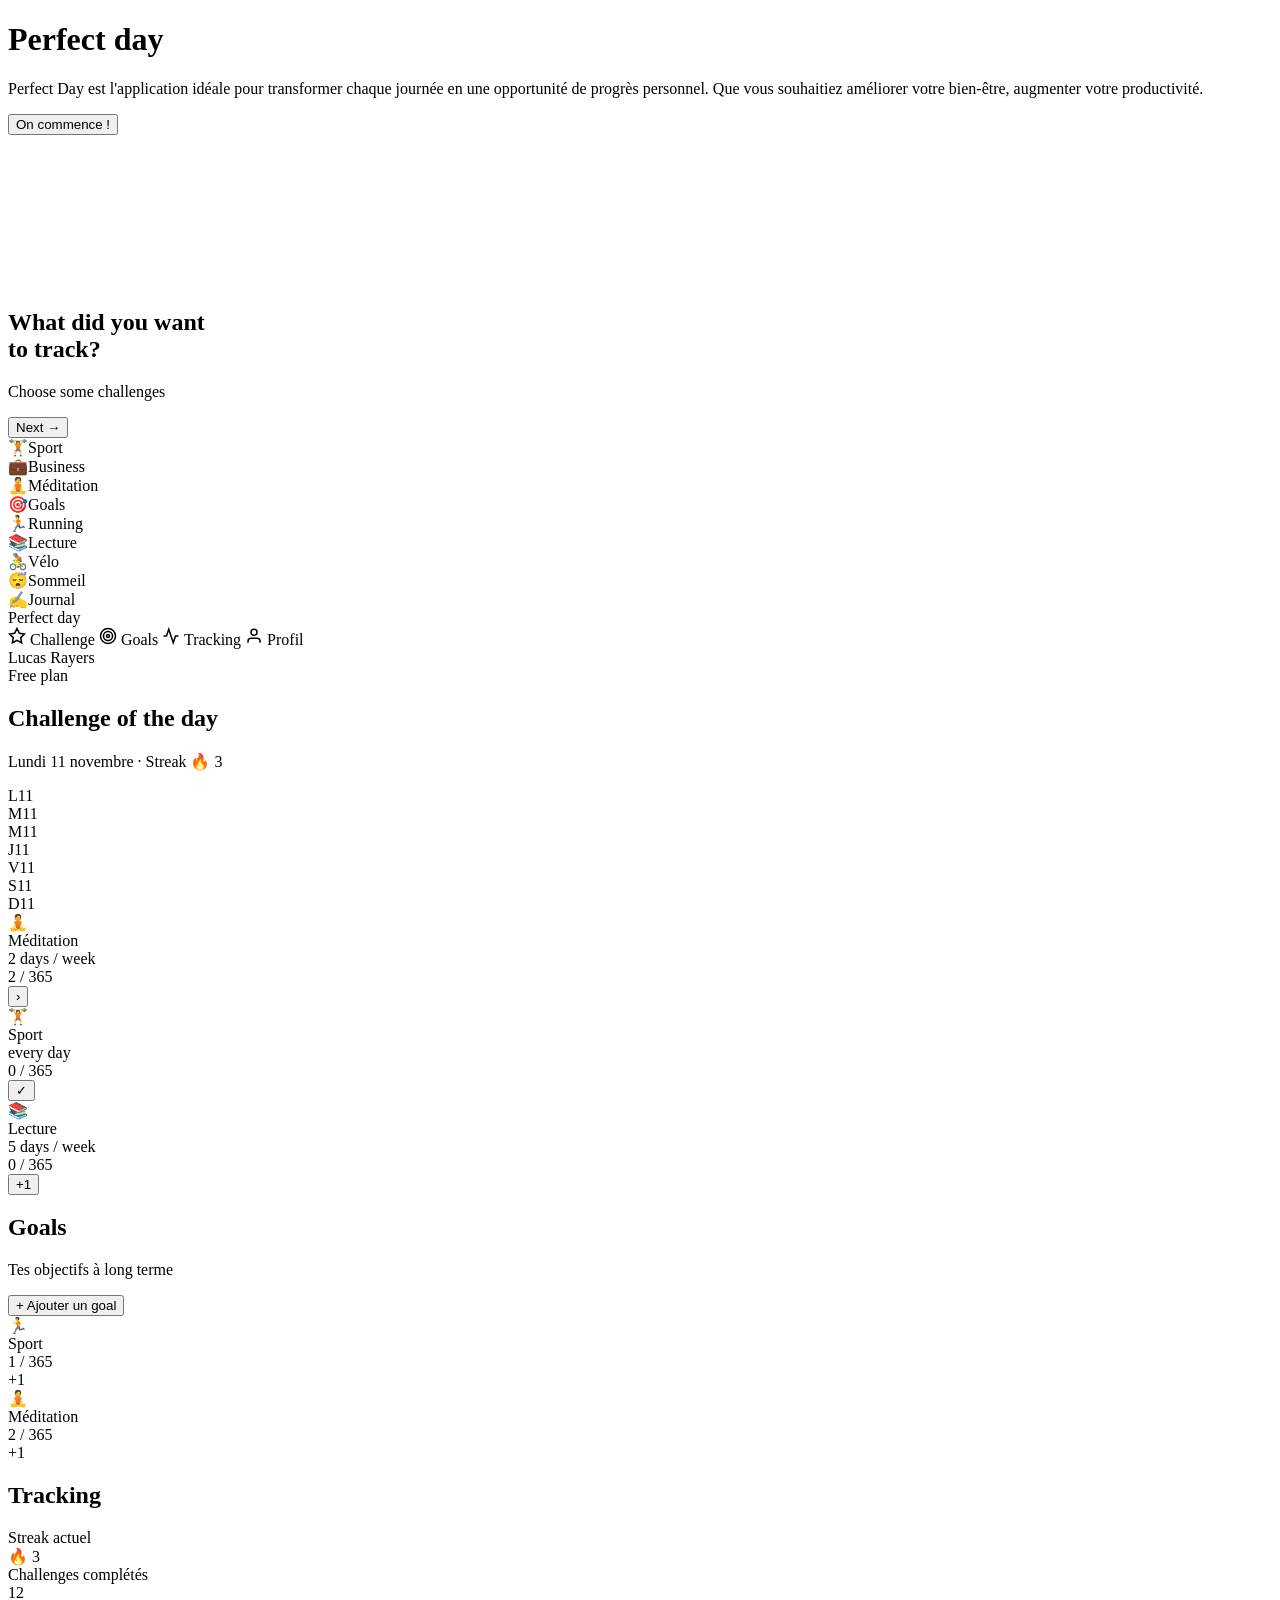
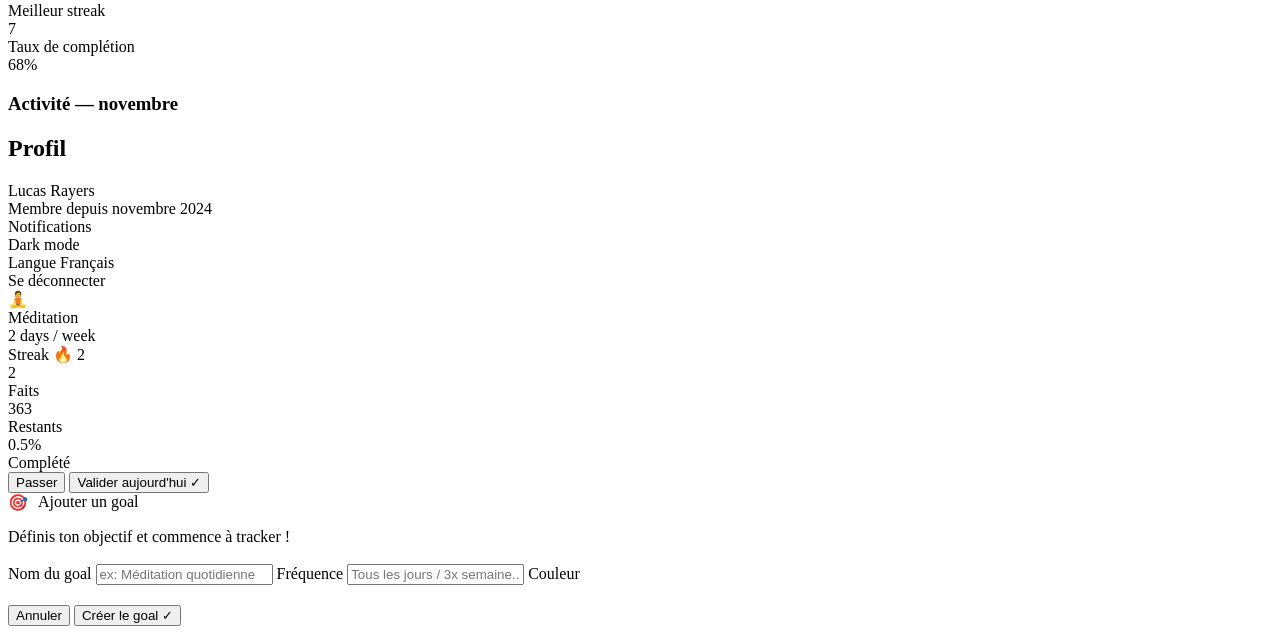
==== index.html @ 9d02a3db "Add files via upload" ====
<!DOCTYPE html>
<html lang="fr">
<head>
  <meta charset="UTF-8" />
  <meta name="viewport" content="width=device-width, initial-scale=1.0" />
  <title>Perfect Day</title>
  <link rel="preconnect" href="https://fonts.googleapis.com" />
  <link href="https://fonts.googleapis.com/css2?family=Playfair+Display:wght@700&family=DM+Sans:wght@400;500;600&display=swap" rel="stylesheet" />
  <link rel="stylesheet" href="css/style.css" />
</head>
<body>

  <!-- ═══════════════════════ SCREEN 1 — SPLASH ═══════════════════════ -->
  <div class="screen active" id="screen-splash">
    <div class="splash-layout">
      <div class="splash-text-block">
        <h1 class="logo-title">Perfect day</h1>
        <p class="logo-body">Perfect Day est l'application idéale pour transformer chaque journée en une opportunité de progrès personnel. Que vous souhaitiez améliorer votre bien-être, augmenter votre productivité.</p>
      </div>
      <div class="sun-scene" id="sun-scene">
        <div class="sun-outer" id="sun-outer">
          <div class="sun-inner" id="sun-inner">
            <div class="sun-dot" id="sun-dot"></div>
          </div>
        </div>
      </div>
      <button class="btn-dark" id="btn-start">On commence !</button>
    </div>
    <canvas id="transition-canvas"></canvas>
  </div>

  <!-- ═══════════════════════ SCREEN 2 — ONBOARDING ═══════════════════════ -->
  <div class="screen" id="screen-onboard">
    <div class="onboard-layout">
      <div class="onboard-header">
        <div>
          <h2 class="onboard-title">What did you want<br>to track?</h2>
          <p class="onboard-sub">Choose some challenges</p>
        </div>
        <button class="btn-next" id="btn-next">Next →</button>
      </div>
      <div class="category-grid" id="category-grid">
        <div class="cat-card selected" data-cat="sport" style="--bg:#2C3E50">
          <span class="cat-emoji">🏋️</span><span class="cat-name">Sport</span>
        </div>
        <div class="cat-card" data-cat="business" style="--bg:#34495E">
          <span class="cat-emoji">💼</span><span class="cat-name">Business</span>
        </div>
        <div class="cat-card selected" data-cat="meditation" style="--bg:#1a1a2e">
          <span class="cat-emoji">🧘</span><span class="cat-name">Méditation</span>
        </div>
        <div class="cat-card" data-cat="goals" style="--bg:#2d3436">
          <span class="cat-emoji">🎯</span><span class="cat-name">Goals</span>
        </div>
        <div class="cat-card" data-cat="running" style="--bg:#3d2c1e">
          <span class="cat-emoji">🏃</span><span class="cat-name">Running</span>
        </div>
        <div class="cat-card" data-cat="lecture" style="--bg:#1a2a1a">
          <span class="cat-emoji">📚</span><span class="cat-name">Lecture</span>
        </div>
        <div class="cat-card" data-cat="velo" style="--bg:#2a1a2e">
          <span class="cat-emoji">🚴</span><span class="cat-name">Vélo</span>
        </div>
        <div class="cat-card" data-cat="sommeil" style="--bg:#1a2030">
          <span class="cat-emoji">😴</span><span class="cat-name">Sommeil</span>
        </div>
        <div class="cat-card" data-cat="journal" style="--bg:#2e2010">
          <span class="cat-emoji">✍️</span><span class="cat-name">Journal</span>
        </div>
      </div>
      <div class="dots-row">
        <div class="dot"></div>
        <div class="dot active"></div>
        <div class="dot"></div>
      </div>
    </div>
  </div>

  <!-- ═══════════════════════ SCREEN 3 — DASHBOARD ═══════════════════════ -->
  <div class="screen" id="screen-home">
    <nav class="sidebar">
      <div class="sidebar-logo">
        <div class="logo-mark">
          <div class="logo-inner"></div>
        </div>
        <span class="sidebar-brand">Perfect day</span>
      </div>
      <div class="nav-links">
        <a class="nav-link active" data-tab="challenge">
          <svg width="18" height="18" viewBox="0 0 24 24" fill="none" stroke="currentColor" stroke-width="2"><path d="M12 2l3.09 6.26L22 9.27l-5 4.87 1.18 6.88L12 17.77l-6.18 3.25L7 14.14 2 9.27l6.91-1.01L12 2z"/></svg>
          Challenge
        </a>
        <a class="nav-link" data-tab="goals">
          <svg width="18" height="18" viewBox="0 0 24 24" fill="none" stroke="currentColor" stroke-width="2"><circle cx="12" cy="12" r="10"/><circle cx="12" cy="12" r="6"/><circle cx="12" cy="12" r="2"/></svg>
          Goals
        </a>
        <a class="nav-link" data-tab="tracking">
          <svg width="18" height="18" viewBox="0 0 24 24" fill="none" stroke="currentColor" stroke-width="2"><polyline points="22 12 18 12 15 21 9 3 6 12 2 12"/></svg>
          Tracking
        </a>
        <a class="nav-link" data-tab="profil">
          <svg width="18" height="18" viewBox="0 0 24 24" fill="none" stroke="currentColor" stroke-width="2"><path d="M20 21v-2a4 4 0 0 0-4-4H8a4 4 0 0 0-4 4v2"/><circle cx="12" cy="7" r="4"/></svg>
          Profil
        </a>
      </div>
      <div class="sidebar-profile">
        <div class="avatar-sm"></div>
        <div>
          <div class="profile-name-sm">Lucas Rayers</div>
          <div class="profile-role">Free plan</div>
        </div>
      </div>
    </nav>

    <main class="main-content">
      <!-- TAB: CHALLENGE -->
      <div class="tab-panel active" id="tab-challenge">
        <div class="main-header">
          <div>
            <h2 class="main-title">Challenge of the day</h2>
            <p class="main-sub">Lundi 11 novembre · Streak <span class="streak-badge">🔥 3</span></p>
          </div>
          <div class="day-row">
            <div class="day-chip active">L<span>11</span></div>
            <div class="day-chip">M<span>11</span></div>
            <div class="day-chip">M<span>11</span></div>
            <div class="day-chip">J<span>11</span></div>
            <div class="day-chip">V<span>11</span></div>
            <div class="day-chip">S<span>11</span></div>
            <div class="day-chip">D<span>11</span></div>
          </div>
        </div>

        <div class="challenges-grid">
          <div class="challenge-card green" id="c-meditation">
            <div class="cc-accent"></div>
            <div class="cc-icon">🧘</div>
            <div class="cc-body">
              <div class="cc-name">Méditation</div>
              <div class="cc-freq">2 days / week</div>
              <div class="cc-bar"><div class="cc-fill" style="width:0.5%"></div></div>
              <div class="cc-count">2 / 365</div>
            </div>
            <button class="cc-btn arrow" onclick="openModal('meditation')">›</button>
          </div>
          <div class="challenge-card red" id="c-sport">
            <div class="cc-accent"></div>
            <div class="cc-icon">🏋️</div>
            <div class="cc-body">
              <div class="cc-name">Sport</div>
              <div class="cc-freq">every day</div>
              <div class="cc-bar"><div class="cc-fill" style="width:30%"></div></div>
              <div class="cc-count">0 / 365</div>
            </div>
            <button class="cc-btn check done" onclick="toggleDone(this)">✓</button>
          </div>
          <div class="challenge-card blue" id="c-lecture">
            <div class="cc-accent"></div>
            <div class="cc-icon">📚</div>
            <div class="cc-body">
              <div class="cc-name">Lecture</div>
              <div class="cc-freq">5 days / week</div>
              <div class="cc-bar"><div class="cc-fill" style="width:0%"></div></div>
              <div class="cc-count">0 / 365</div>
            </div>
            <button class="cc-btn plus" onclick="increment(this)">+1</button>
          </div>
        </div>
      </div>

      <!-- TAB: GOALS -->
      <div class="tab-panel" id="tab-goals">
        <div class="main-header">
          <div>
            <h2 class="main-title">Goals</h2>
            <p class="main-sub">Tes objectifs à long terme</p>
          </div>
          <button class="btn-orange" onclick="openAddGoal()">+ Ajouter un goal</button>
        </div>
        <div class="goals-list" id="goals-list">
          <div class="goal-item red-goal">
            <div class="goal-left-bar"></div>
            <div class="goal-icon-wrap red-icon">🏃</div>
            <div class="goal-info">
              <div class="goal-name">Sport</div>
              <div class="goal-prog-row">
                <div class="goal-prog-bar"><div class="goal-prog-fill red-fill" style="width:0.3%"></div></div>
                <span class="goal-prog-label">1 / 365</span>
              </div>
            </div>
            <div class="goal-badge orange-badge">+1</div>
          </div>
          <div class="goal-item blue-goal">
            <div class="goal-left-bar"></div>
            <div class="goal-icon-wrap blue-icon">🧘</div>
            <div class="goal-info">
              <div class="goal-name">Méditation</div>
              <div class="goal-prog-row">
                <div class="goal-prog-bar"><div class="goal-prog-fill blue-fill" style="width:0.5%"></div></div>
                <span class="goal-prog-label">2 / 365</span>
              </div>
            </div>
            <div class="goal-badge blue-badge">+1</div>
          </div>
        </div>
      </div>

      <!-- TAB: TRACKING -->
      <div class="tab-panel" id="tab-tracking">
        <div class="main-header">
          <h2 class="main-title">Tracking</h2>
        </div>
        <div class="tracking-grid">
          <div class="stat-card">
            <div class="stat-label">Streak actuel</div>
            <div class="stat-value orange">🔥 3</div>
          </div>
          <div class="stat-card">
            <div class="stat-label">Challenges complétés</div>
            <div class="stat-value">12</div>
          </div>
          <div class="stat-card">
            <div class="stat-label">Meilleur streak</div>
            <div class="stat-value">7</div>
          </div>
          <div class="stat-card">
            <div class="stat-label">Taux de complétion</div>
            <div class="stat-value green-v">68%</div>
          </div>
        </div>
        <div class="heatmap-section">
          <h3 class="section-title">Activité — novembre</h3>
          <div class="heatmap" id="heatmap"></div>
        </div>
      </div>

      <!-- TAB: PROFIL -->
      <div class="tab-panel" id="tab-profil">
        <div class="main-header">
          <h2 class="main-title">Profil</h2>
        </div>
        <div class="profile-card">
          <div class="profile-avatar-lg"></div>
          <div class="profile-details">
            <div class="profile-name-lg">Lucas Rayers</div>
            <div class="profile-since">Membre depuis novembre 2024</div>
          </div>
        </div>
        <div class="settings-list">
          <div class="settings-item">Notifications <span class="toggle on"></span></div>
          <div class="settings-item">Dark mode <span class="toggle"></span></div>
          <div class="settings-item">Langue <span class="settings-val">Français</span></div>
          <div class="settings-item danger">Se déconnecter</div>
        </div>
      </div>
    </main>
  </div>

  <!-- ═══════════════════════ MODAL — CHALLENGE DETAIL ═══════════════════════ -->
  <div class="modal-overlay hidden" id="modal-detail">
    <div class="modal-sheet" id="modal-sheet">
      <div class="modal-handle"></div>
      <div class="modal-header-row">
        <div class="modal-icon-wrap" id="modal-icon-wrap">🧘</div>
        <div>
          <div class="modal-title" id="modal-title">Méditation</div>
          <div class="modal-freq" id="modal-freq">2 days / week</div>
        </div>
        <div class="modal-streak-badge" id="modal-streak">Streak 🔥 2</div>
      </div>
      <div class="modal-stats-row">
        <div class="modal-stat"><div class="modal-stat-val" id="ms-done">2</div><div class="modal-stat-label">Faits</div></div>
        <div class="modal-stat"><div class="modal-stat-val" id="ms-left">363</div><div class="modal-stat-label">Restants</div></div>
        <div class="modal-stat"><div class="modal-stat-val orange" id="ms-pct">0.5%</div><div class="modal-stat-label">Complété</div></div>
      </div>
      <div class="modal-prog-bar"><div class="modal-prog-fill" id="modal-prog-fill" style="width:0.5%"></div></div>
      <div class="modal-actions">
        <button class="btn-ghost" onclick="closeModal()">Passer</button>
        <button class="btn-orange-lg" id="modal-validate-btn" onclick="validateChallenge()">Valider aujourd'hui ✓</button>
      </div>
    </div>
  </div>

  <!-- ═══════════════════════ MODAL — ADD GOAL ═══════════════════════ -->
  <div class="modal-overlay hidden" id="modal-add-goal">
    <div class="modal-sheet">
      <div class="modal-handle"></div>
      <div style="display:flex;align-items:center;gap:10px;margin-bottom:4px">
        <div class="add-goal-icon-wrap">🎯</div>
        <div class="modal-title">Ajouter un goal</div>
      </div>
      <p class="modal-freq" style="margin-bottom:18px">Définis ton objectif et commence à tracker !</p>
      <label class="field-label">Nom du goal</label>
      <input class="field-input" type="text" placeholder="ex: Méditation quotidienne" id="goal-name-input" />
      <label class="field-label">Fréquence</label>
      <input class="field-input" type="text" placeholder="Tous les jours / 3x semaine..." id="goal-freq-input" />
      <label class="field-label">Couleur</label>
      <div class="color-chips" id="color-chips">
        <div class="chip selected" style="background:#6B7F3E" data-color="#6B7F3E"></div>
        <div class="chip" style="background:#8B2E2E" data-color="#8B2E2E"></div>
        <div class="chip" style="background:#5B7A9C" data-color="#5B7A9C"></div>
        <div class="chip" style="background:#F97316" data-color="#F97316"></div>
        <div class="chip" style="background:#C17E7E" data-color="#C17E7E"></div>
        <div class="chip" style="background:#7C5CBF" data-color="#7C5CBF"></div>
      </div>
      <div class="modal-actions" style="margin-top:20px">
        <button class="btn-ghost" onclick="closeAddGoal()">Annuler</button>
        <button class="btn-orange-lg" onclick="addGoal()">Créer le goal ✓</button>
      </div>
    </div>
  </div>

  <script src="js/app.js"></script>
</body>
</html>
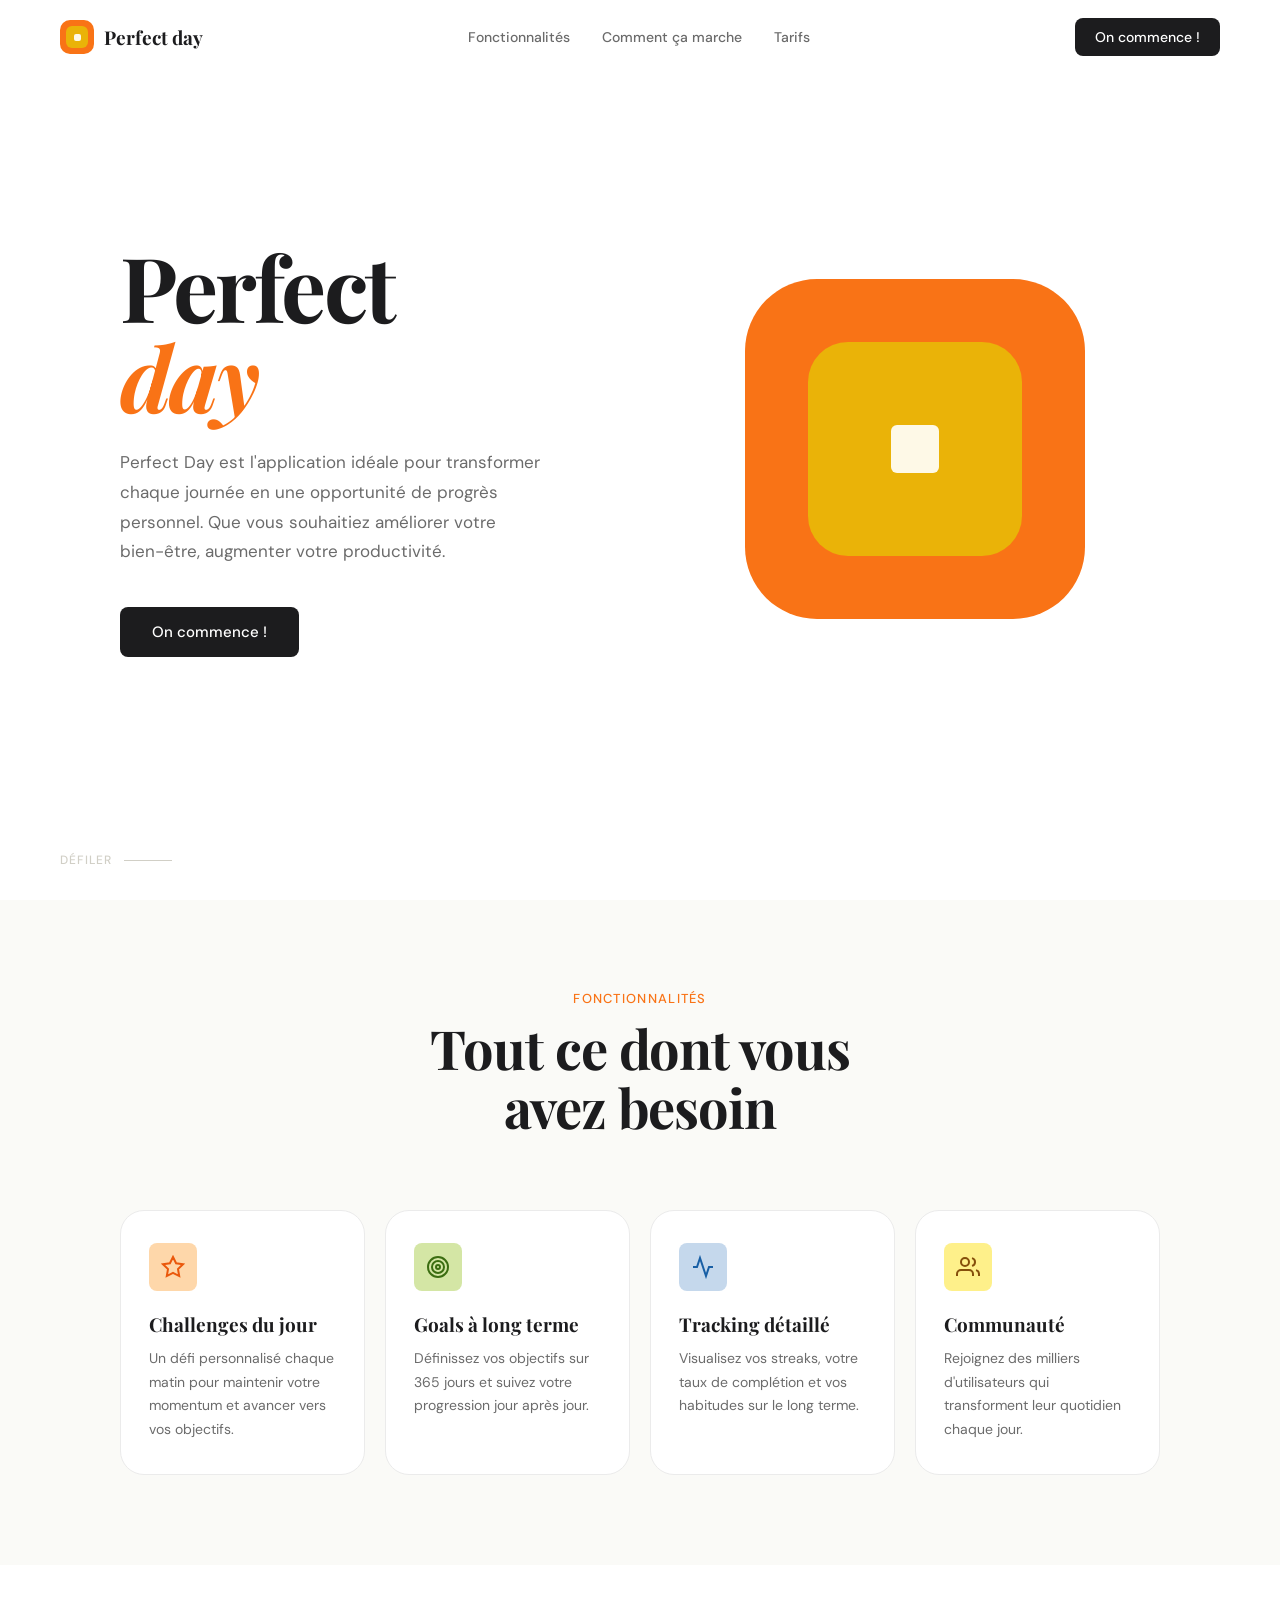
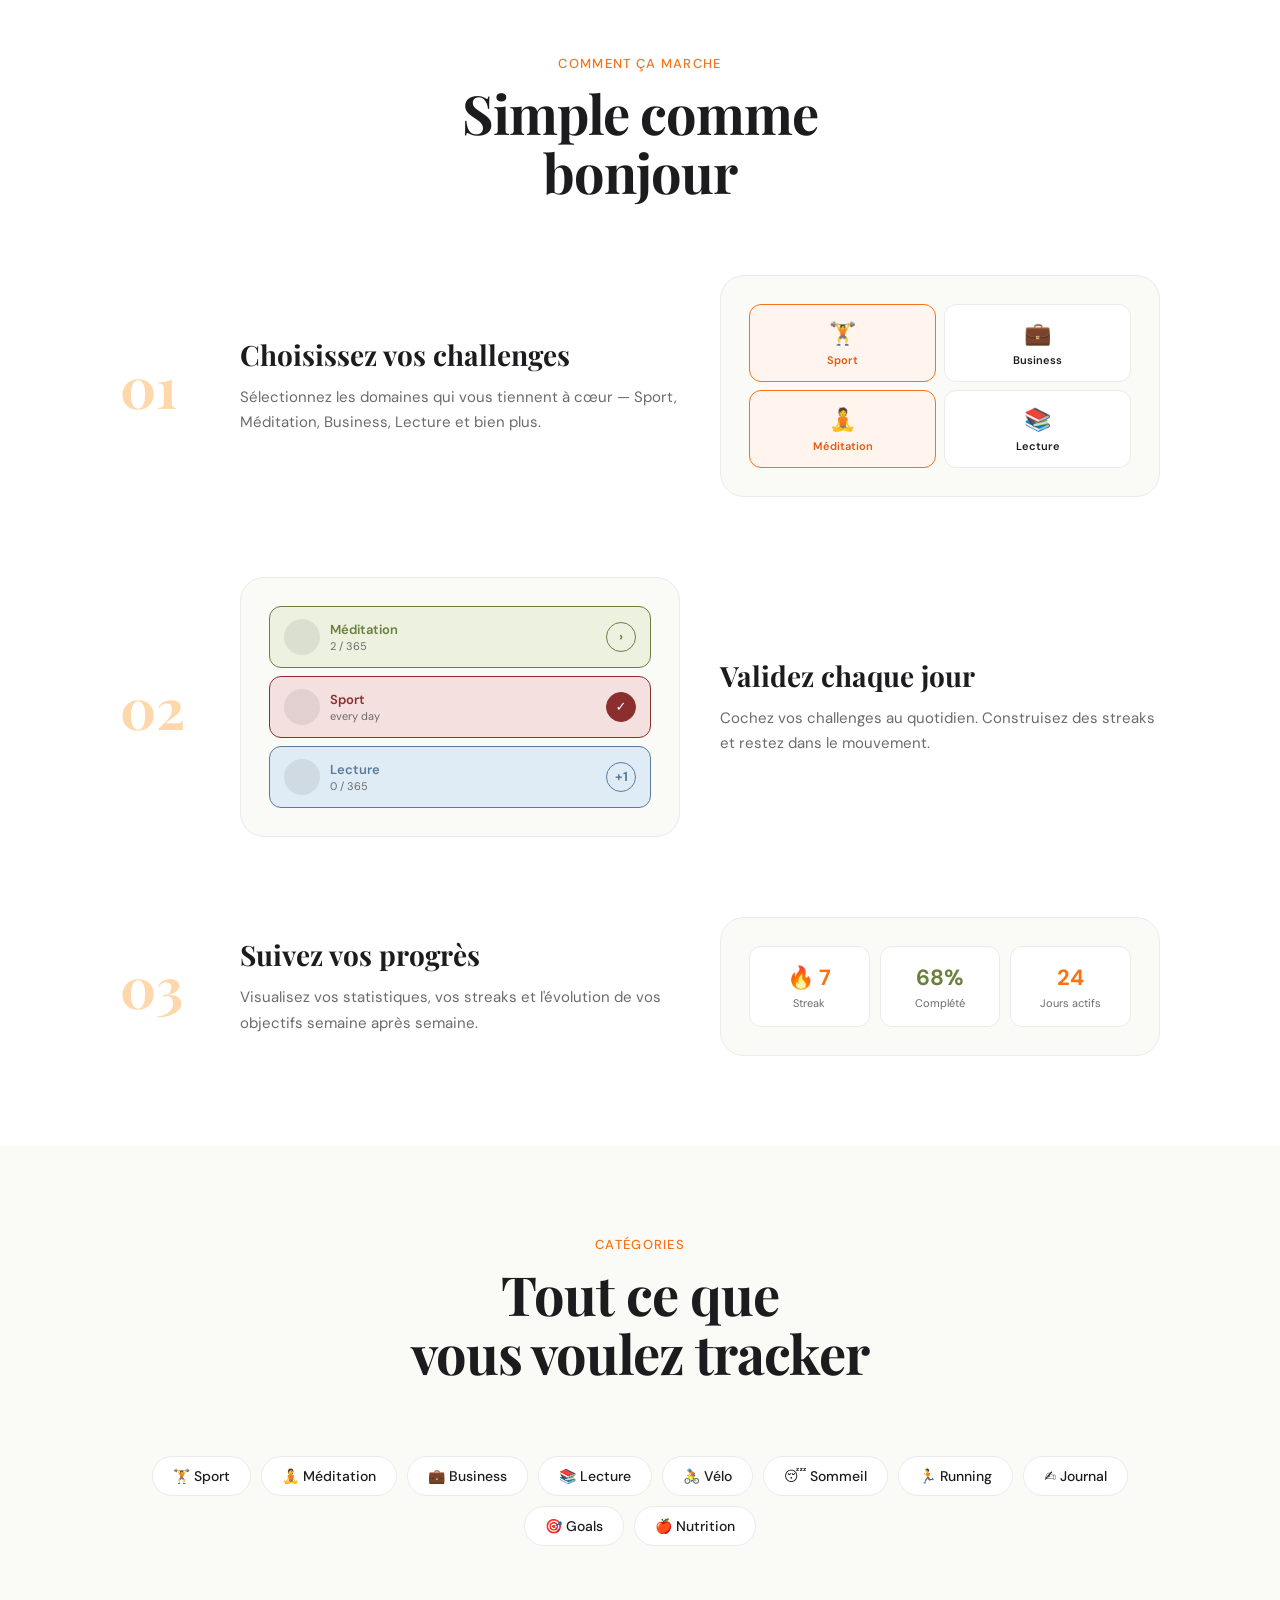
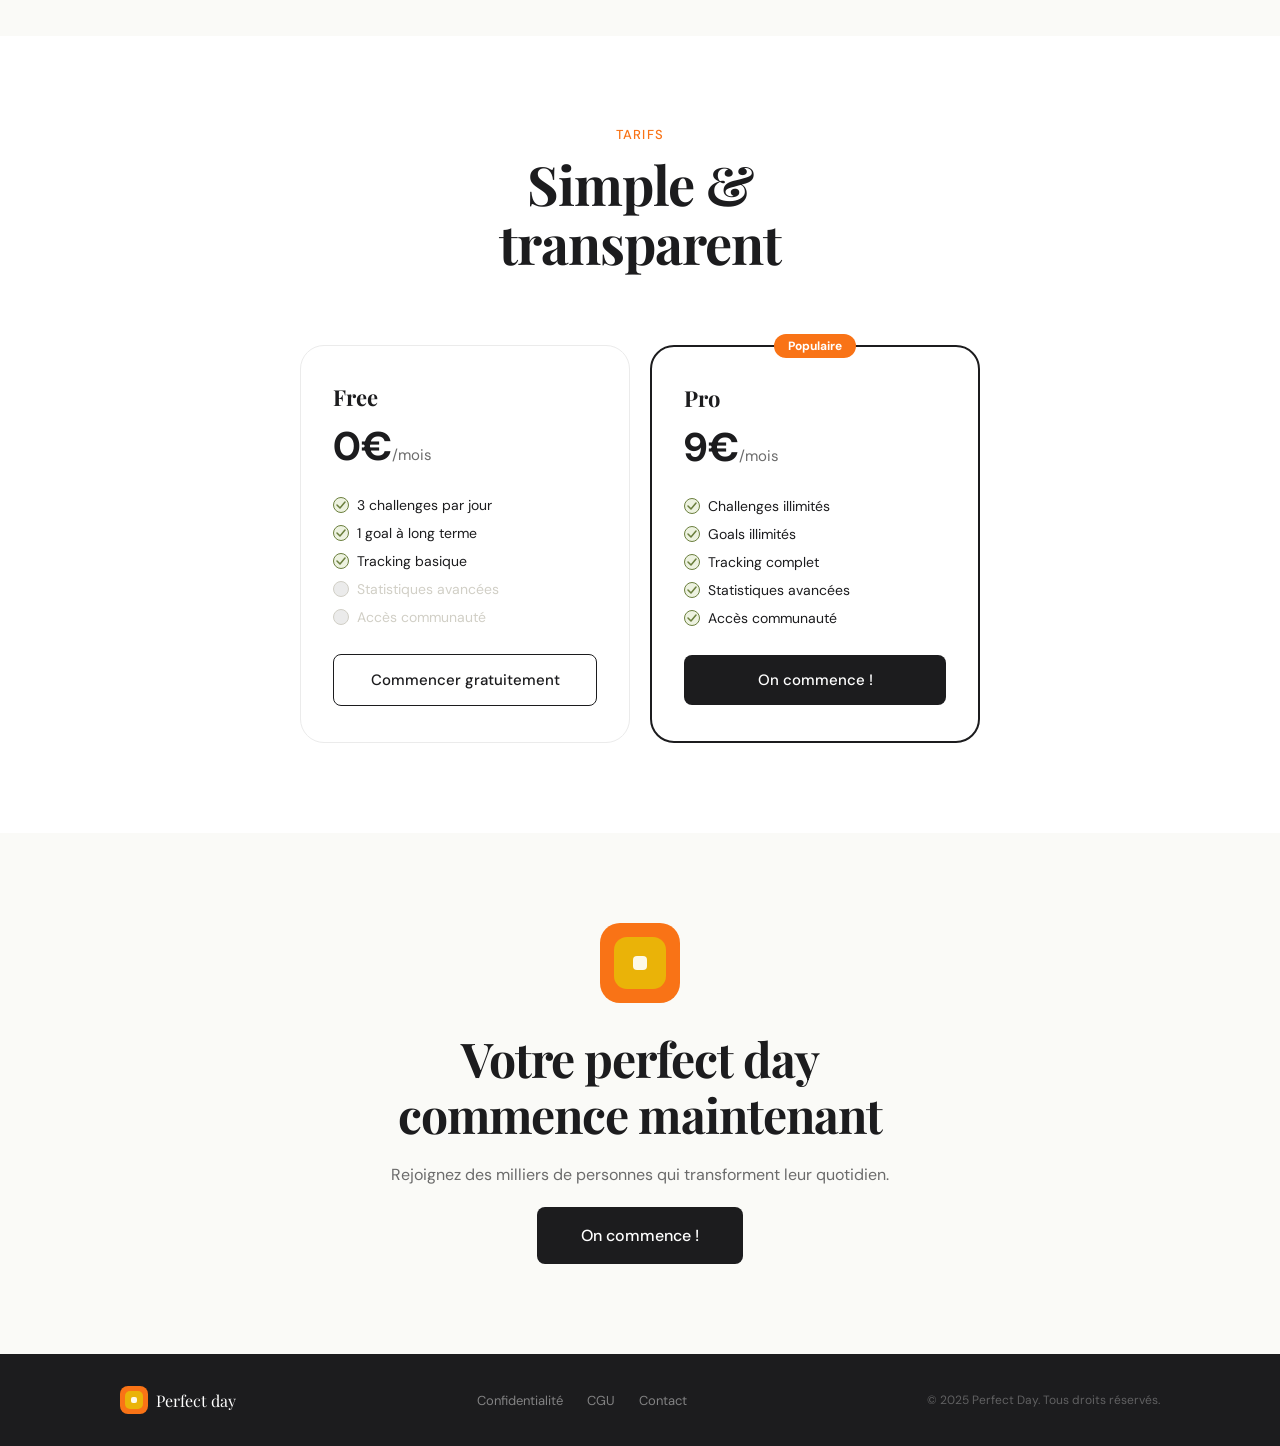
==== commit 611d682b: "Add files via upload" ====
--- a/index.html
+++ b/index.html
@@ -4,312 +4,274 @@
   <meta charset="UTF-8" />
   <meta name="viewport" content="width=device-width, initial-scale=1.0" />
   <title>Perfect Day</title>
+  <link rel="icon" type="image/svg+xml" href="favicon.svg" />
   <link rel="preconnect" href="https://fonts.googleapis.com" />
-  <link href="https://fonts.googleapis.com/css2?family=Playfair+Display:wght@700&family=DM+Sans:wght@400;500;600&display=swap" rel="stylesheet" />
-  <link rel="stylesheet" href="css/style.css" />
+  <link rel="preconnect" href="https://fonts.gstatic.com" crossorigin />
+  <link href="https://fonts.googleapis.com/css2?family=Playfair+Display:ital,wght@0,400;0,700;1,400&family=DM+Sans:wght@400;500&display=swap" rel="stylesheet" />
+  <link rel="stylesheet" href="style.css" />
 </head>
 <body>
 
-  <!-- ═══════════════════════ SCREEN 1 — SPLASH ═══════════════════════ -->
-  <div class="screen active" id="screen-splash">
-    <div class="splash-layout">
-      <div class="splash-text-block">
-        <h1 class="logo-title">Perfect day</h1>
-        <p class="logo-body">Perfect Day est l'application idéale pour transformer chaque journée en une opportunité de progrès personnel. Que vous souhaitiez améliorer votre bien-être, augmenter votre productivité.</p>
-      </div>
-      <div class="sun-scene" id="sun-scene">
-        <div class="sun-outer" id="sun-outer">
-          <div class="sun-inner" id="sun-inner">
-            <div class="sun-dot" id="sun-dot"></div>
-          </div>
-        </div>
-      </div>
-      <button class="btn-dark" id="btn-start">On commence !</button>
-    </div>
-    <canvas id="transition-canvas"></canvas>
+  <!-- NAV -->
+  <nav class="nav" id="nav">
+    <a class="nav-logo" href="#">
+      <div class="nav-sun">
+        <div class="nav-sun-inner">
+          <div class="nav-sun-dot"></div>
+        </div>
+      </div>
+      <span>Perfect day</span>
+    </a>
+    <div class="nav-links">
+      <a href="#features">Fonctionnalités</a>
+      <a href="#how">Comment ça marche</a>
+      <a href="#pricing">Tarifs</a>
+    </div>
+    <a href="#start" class="btn-nav">On commence !</a>
+    <button class="burger" id="burger" aria-label="Menu">
+      <span></span><span></span><span></span>
+    </button>
+  </nav>
+
+  <div class="mobile-menu hidden" id="mobile-menu">
+    <a href="#features" class="mm-link">Fonctionnalités</a>
+    <a href="#how"      class="mm-link">Comment ça marche</a>
+    <a href="#pricing"  class="mm-link">Tarifs</a>
+    <a href="#start"    class="mm-link mm-cta">On commence !</a>
   </div>
 
-  <!-- ═══════════════════════ SCREEN 2 — ONBOARDING ═══════════════════════ -->
-  <div class="screen" id="screen-onboard">
-    <div class="onboard-layout">
-      <div class="onboard-header">
-        <div>
-          <h2 class="onboard-title">What did you want<br>to track?</h2>
-          <p class="onboard-sub">Choose some challenges</p>
-        </div>
-        <button class="btn-next" id="btn-next">Next →</button>
-      </div>
-      <div class="category-grid" id="category-grid">
-        <div class="cat-card selected" data-cat="sport" style="--bg:#2C3E50">
-          <span class="cat-emoji">🏋️</span><span class="cat-name">Sport</span>
-        </div>
-        <div class="cat-card" data-cat="business" style="--bg:#34495E">
-          <span class="cat-emoji">💼</span><span class="cat-name">Business</span>
-        </div>
-        <div class="cat-card selected" data-cat="meditation" style="--bg:#1a1a2e">
-          <span class="cat-emoji">🧘</span><span class="cat-name">Méditation</span>
-        </div>
-        <div class="cat-card" data-cat="goals" style="--bg:#2d3436">
-          <span class="cat-emoji">🎯</span><span class="cat-name">Goals</span>
-        </div>
-        <div class="cat-card" data-cat="running" style="--bg:#3d2c1e">
-          <span class="cat-emoji">🏃</span><span class="cat-name">Running</span>
-        </div>
-        <div class="cat-card" data-cat="lecture" style="--bg:#1a2a1a">
-          <span class="cat-emoji">📚</span><span class="cat-name">Lecture</span>
-        </div>
-        <div class="cat-card" data-cat="velo" style="--bg:#2a1a2e">
-          <span class="cat-emoji">🚴</span><span class="cat-name">Vélo</span>
-        </div>
-        <div class="cat-card" data-cat="sommeil" style="--bg:#1a2030">
-          <span class="cat-emoji">😴</span><span class="cat-name">Sommeil</span>
-        </div>
-        <div class="cat-card" data-cat="journal" style="--bg:#2e2010">
-          <span class="cat-emoji">✍️</span><span class="cat-name">Journal</span>
-        </div>
-      </div>
-      <div class="dots-row">
-        <div class="dot"></div>
-        <div class="dot active"></div>
-        <div class="dot"></div>
-      </div>
-    </div>
-  </div>
-
-  <!-- ═══════════════════════ SCREEN 3 — DASHBOARD ═══════════════════════ -->
-  <div class="screen" id="screen-home">
-    <nav class="sidebar">
-      <div class="sidebar-logo">
-        <div class="logo-mark">
-          <div class="logo-inner"></div>
-        </div>
-        <span class="sidebar-brand">Perfect day</span>
-      </div>
-      <div class="nav-links">
-        <a class="nav-link active" data-tab="challenge">
-          <svg width="18" height="18" viewBox="0 0 24 24" fill="none" stroke="currentColor" stroke-width="2"><path d="M12 2l3.09 6.26L22 9.27l-5 4.87 1.18 6.88L12 17.77l-6.18 3.25L7 14.14 2 9.27l6.91-1.01L12 2z"/></svg>
-          Challenge
-        </a>
-        <a class="nav-link" data-tab="goals">
-          <svg width="18" height="18" viewBox="0 0 24 24" fill="none" stroke="currentColor" stroke-width="2"><circle cx="12" cy="12" r="10"/><circle cx="12" cy="12" r="6"/><circle cx="12" cy="12" r="2"/></svg>
-          Goals
-        </a>
-        <a class="nav-link" data-tab="tracking">
-          <svg width="18" height="18" viewBox="0 0 24 24" fill="none" stroke="currentColor" stroke-width="2"><polyline points="22 12 18 12 15 21 9 3 6 12 2 12"/></svg>
-          Tracking
-        </a>
-        <a class="nav-link" data-tab="profil">
-          <svg width="18" height="18" viewBox="0 0 24 24" fill="none" stroke="currentColor" stroke-width="2"><path d="M20 21v-2a4 4 0 0 0-4-4H8a4 4 0 0 0-4 4v2"/><circle cx="12" cy="7" r="4"/></svg>
-          Profil
-        </a>
-      </div>
-      <div class="sidebar-profile">
-        <div class="avatar-sm"></div>
-        <div>
-          <div class="profile-name-sm">Lucas Rayers</div>
-          <div class="profile-role">Free plan</div>
-        </div>
-      </div>
-    </nav>
-
-    <main class="main-content">
-      <!-- TAB: CHALLENGE -->
-      <div class="tab-panel active" id="tab-challenge">
-        <div class="main-header">
-          <div>
-            <h2 class="main-title">Challenge of the day</h2>
-            <p class="main-sub">Lundi 11 novembre · Streak <span class="streak-badge">🔥 3</span></p>
-          </div>
-          <div class="day-row">
-            <div class="day-chip active">L<span>11</span></div>
-            <div class="day-chip">M<span>11</span></div>
-            <div class="day-chip">M<span>11</span></div>
-            <div class="day-chip">J<span>11</span></div>
-            <div class="day-chip">V<span>11</span></div>
-            <div class="day-chip">S<span>11</span></div>
-            <div class="day-chip">D<span>11</span></div>
-          </div>
-        </div>
-
-        <div class="challenges-grid">
-          <div class="challenge-card green" id="c-meditation">
-            <div class="cc-accent"></div>
-            <div class="cc-icon">🧘</div>
-            <div class="cc-body">
-              <div class="cc-name">Méditation</div>
-              <div class="cc-freq">2 days / week</div>
-              <div class="cc-bar"><div class="cc-fill" style="width:0.5%"></div></div>
-              <div class="cc-count">2 / 365</div>
-            </div>
-            <button class="cc-btn arrow" onclick="openModal('meditation')">›</button>
-          </div>
-          <div class="challenge-card red" id="c-sport">
-            <div class="cc-accent"></div>
-            <div class="cc-icon">🏋️</div>
-            <div class="cc-body">
-              <div class="cc-name">Sport</div>
-              <div class="cc-freq">every day</div>
-              <div class="cc-bar"><div class="cc-fill" style="width:30%"></div></div>
-              <div class="cc-count">0 / 365</div>
-            </div>
-            <button class="cc-btn check done" onclick="toggleDone(this)">✓</button>
-          </div>
-          <div class="challenge-card blue" id="c-lecture">
-            <div class="cc-accent"></div>
-            <div class="cc-icon">📚</div>
-            <div class="cc-body">
-              <div class="cc-name">Lecture</div>
-              <div class="cc-freq">5 days / week</div>
-              <div class="cc-bar"><div class="cc-fill" style="width:0%"></div></div>
-              <div class="cc-count">0 / 365</div>
-            </div>
-            <button class="cc-btn plus" onclick="increment(this)">+1</button>
-          </div>
-        </div>
-      </div>
-
-      <!-- TAB: GOALS -->
-      <div class="tab-panel" id="tab-goals">
-        <div class="main-header">
-          <div>
-            <h2 class="main-title">Goals</h2>
-            <p class="main-sub">Tes objectifs à long terme</p>
-          </div>
-          <button class="btn-orange" onclick="openAddGoal()">+ Ajouter un goal</button>
-        </div>
-        <div class="goals-list" id="goals-list">
-          <div class="goal-item red-goal">
-            <div class="goal-left-bar"></div>
-            <div class="goal-icon-wrap red-icon">🏃</div>
-            <div class="goal-info">
-              <div class="goal-name">Sport</div>
-              <div class="goal-prog-row">
-                <div class="goal-prog-bar"><div class="goal-prog-fill red-fill" style="width:0.3%"></div></div>
-                <span class="goal-prog-label">1 / 365</span>
-              </div>
-            </div>
-            <div class="goal-badge orange-badge">+1</div>
-          </div>
-          <div class="goal-item blue-goal">
-            <div class="goal-left-bar"></div>
-            <div class="goal-icon-wrap blue-icon">🧘</div>
-            <div class="goal-info">
-              <div class="goal-name">Méditation</div>
-              <div class="goal-prog-row">
-                <div class="goal-prog-bar"><div class="goal-prog-fill blue-fill" style="width:0.5%"></div></div>
-                <span class="goal-prog-label">2 / 365</span>
-              </div>
-            </div>
-            <div class="goal-badge blue-badge">+1</div>
-          </div>
-        </div>
-      </div>
-
-      <!-- TAB: TRACKING -->
-      <div class="tab-panel" id="tab-tracking">
-        <div class="main-header">
-          <h2 class="main-title">Tracking</h2>
-        </div>
-        <div class="tracking-grid">
-          <div class="stat-card">
-            <div class="stat-label">Streak actuel</div>
-            <div class="stat-value orange">🔥 3</div>
-          </div>
-          <div class="stat-card">
-            <div class="stat-label">Challenges complétés</div>
-            <div class="stat-value">12</div>
-          </div>
-          <div class="stat-card">
-            <div class="stat-label">Meilleur streak</div>
-            <div class="stat-value">7</div>
-          </div>
-          <div class="stat-card">
-            <div class="stat-label">Taux de complétion</div>
-            <div class="stat-value green-v">68%</div>
-          </div>
-        </div>
-        <div class="heatmap-section">
-          <h3 class="section-title">Activité — novembre</h3>
-          <div class="heatmap" id="heatmap"></div>
-        </div>
-      </div>
-
-      <!-- TAB: PROFIL -->
-      <div class="tab-panel" id="tab-profil">
-        <div class="main-header">
-          <h2 class="main-title">Profil</h2>
-        </div>
-        <div class="profile-card">
-          <div class="profile-avatar-lg"></div>
-          <div class="profile-details">
-            <div class="profile-name-lg">Lucas Rayers</div>
-            <div class="profile-since">Membre depuis novembre 2024</div>
-          </div>
-        </div>
-        <div class="settings-list">
-          <div class="settings-item">Notifications <span class="toggle on"></span></div>
-          <div class="settings-item">Dark mode <span class="toggle"></span></div>
-          <div class="settings-item">Langue <span class="settings-val">Français</span></div>
-          <div class="settings-item danger">Se déconnecter</div>
-        </div>
-      </div>
-    </main>
-  </div>
-
-  <!-- ═══════════════════════ MODAL — CHALLENGE DETAIL ═══════════════════════ -->
-  <div class="modal-overlay hidden" id="modal-detail">
-    <div class="modal-sheet" id="modal-sheet">
-      <div class="modal-handle"></div>
-      <div class="modal-header-row">
-        <div class="modal-icon-wrap" id="modal-icon-wrap">🧘</div>
-        <div>
-          <div class="modal-title" id="modal-title">Méditation</div>
-          <div class="modal-freq" id="modal-freq">2 days / week</div>
-        </div>
-        <div class="modal-streak-badge" id="modal-streak">Streak 🔥 2</div>
-      </div>
-      <div class="modal-stats-row">
-        <div class="modal-stat"><div class="modal-stat-val" id="ms-done">2</div><div class="modal-stat-label">Faits</div></div>
-        <div class="modal-stat"><div class="modal-stat-val" id="ms-left">363</div><div class="modal-stat-label">Restants</div></div>
-        <div class="modal-stat"><div class="modal-stat-val orange" id="ms-pct">0.5%</div><div class="modal-stat-label">Complété</div></div>
-      </div>
-      <div class="modal-prog-bar"><div class="modal-prog-fill" id="modal-prog-fill" style="width:0.5%"></div></div>
-      <div class="modal-actions">
-        <button class="btn-ghost" onclick="closeModal()">Passer</button>
-        <button class="btn-orange-lg" id="modal-validate-btn" onclick="validateChallenge()">Valider aujourd'hui ✓</button>
-      </div>
-    </div>
-  </div>
-
-  <!-- ═══════════════════════ MODAL — ADD GOAL ═══════════════════════ -->
-  <div class="modal-overlay hidden" id="modal-add-goal">
-    <div class="modal-sheet">
-      <div class="modal-handle"></div>
-      <div style="display:flex;align-items:center;gap:10px;margin-bottom:4px">
-        <div class="add-goal-icon-wrap">🎯</div>
-        <div class="modal-title">Ajouter un goal</div>
-      </div>
-      <p class="modal-freq" style="margin-bottom:18px">Définis ton objectif et commence à tracker !</p>
-      <label class="field-label">Nom du goal</label>
-      <input class="field-input" type="text" placeholder="ex: Méditation quotidienne" id="goal-name-input" />
-      <label class="field-label">Fréquence</label>
-      <input class="field-input" type="text" placeholder="Tous les jours / 3x semaine..." id="goal-freq-input" />
-      <label class="field-label">Couleur</label>
-      <div class="color-chips" id="color-chips">
-        <div class="chip selected" style="background:#6B7F3E" data-color="#6B7F3E"></div>
-        <div class="chip" style="background:#8B2E2E" data-color="#8B2E2E"></div>
-        <div class="chip" style="background:#5B7A9C" data-color="#5B7A9C"></div>
-        <div class="chip" style="background:#F97316" data-color="#F97316"></div>
-        <div class="chip" style="background:#C17E7E" data-color="#C17E7E"></div>
-        <div class="chip" style="background:#7C5CBF" data-color="#7C5CBF"></div>
-      </div>
-      <div class="modal-actions" style="margin-top:20px">
-        <button class="btn-ghost" onclick="closeAddGoal()">Annuler</button>
-        <button class="btn-orange-lg" onclick="addGoal()">Créer le goal ✓</button>
-      </div>
-    </div>
-  </div>
-
-  <script src="js/app.js"></script>
+  <!-- ══════════════ HERO ══════════════ -->
+  <section class="hero" id="hero">
+    <div class="hero-inner">
+      <div class="hero-text" data-reveal>
+        <h1 class="hero-title">Perfect<br><em>day</em></h1>
+        <p class="hero-body">
+          Perfect Day est l'application idéale pour transformer chaque journée en une opportunité de progrès personnel. Que vous souhaitiez améliorer votre bien-être, augmenter votre productivité.
+        </p>
+        <a href="#start" class="btn-dark hero-btn">On commence !</a>
+      </div>
+      <div class="hero-visual" data-reveal data-delay="0.15">
+        <div class="sun-wrap" id="sun-wrap">
+          <div class="sun-outer" id="sun-outer">
+            <div class="sun-inner">
+              <div class="sun-dot"></div>
+            </div>
+          </div>
+        </div>
+      </div>
+    </div>
+    <div class="hero-scroll-hint">
+      <span>Défiler</span>
+      <div class="scroll-line"></div>
+    </div>
+  </section>
+
+  <!-- ══════════════ FEATURES ══════════════ -->
+  <section class="features" id="features">
+    <div class="container">
+      <div class="section-header" data-reveal>
+        <p class="section-tag">Fonctionnalités</p>
+        <h2 class="section-title">Tout ce dont vous<br>avez besoin</h2>
+      </div>
+      <div class="features-grid">
+        <div class="feature-card" data-reveal data-delay="0">
+          <div class="fc-icon" style="background:#FED7AA">
+            <svg width="24" height="24" viewBox="0 0 24 24" fill="none" stroke="#EA580C" stroke-width="2"><path d="M12 2l3.09 6.26L22 9.27l-5 4.87 1.18 6.88L12 17.77l-6.18 3.25L7 14.14 2 9.27l6.91-1.01L12 2z"/></svg>
+          </div>
+          <h3 class="fc-title">Challenges du jour</h3>
+          <p class="fc-body">Un défi personnalisé chaque matin pour maintenir votre momentum et avancer vers vos objectifs.</p>
+        </div>
+        <div class="feature-card" data-reveal data-delay="0.1">
+          <div class="fc-icon" style="background:#D4E6A5">
+            <svg width="24" height="24" viewBox="0 0 24 24" fill="none" stroke="#3B6D11" stroke-width="2"><circle cx="12" cy="12" r="10"/><circle cx="12" cy="12" r="6"/><circle cx="12" cy="12" r="2"/></svg>
+          </div>
+          <h3 class="fc-title">Goals à long terme</h3>
+          <p class="fc-body">Définissez vos objectifs sur 365 jours et suivez votre progression jour après jour.</p>
+        </div>
+        <div class="feature-card" data-reveal data-delay="0.2">
+          <div class="fc-icon" style="background:#C5D8EC">
+            <svg width="24" height="24" viewBox="0 0 24 24" fill="none" stroke="#185FA5" stroke-width="2"><polyline points="22 12 18 12 15 21 9 3 6 12 2 12"/></svg>
+          </div>
+          <h3 class="fc-title">Tracking détaillé</h3>
+          <p class="fc-body">Visualisez vos streaks, votre taux de complétion et vos habitudes sur le long terme.</p>
+        </div>
+        <div class="feature-card" data-reveal data-delay="0.3">
+          <div class="fc-icon" style="background:#FEF08A">
+            <svg width="24" height="24" viewBox="0 0 24 24" fill="none" stroke="#854F0B" stroke-width="2"><path d="M17 21v-2a4 4 0 0 0-4-4H5a4 4 0 0 0-4 4v2"/><circle cx="9" cy="7" r="4"/><path d="M23 21v-2a4 4 0 0 0-3-3.87"/><path d="M16 3.13a4 4 0 0 1 0 7.75"/></svg>
+          </div>
+          <h3 class="fc-title">Communauté</h3>
+          <p class="fc-body">Rejoignez des milliers d'utilisateurs qui transforment leur quotidien chaque jour.</p>
+        </div>
+      </div>
+    </div>
+  </section>
+
+  <!-- ══════════════ HOW IT WORKS ══════════════ -->
+  <section class="how" id="how">
+    <div class="container">
+      <div class="section-header" data-reveal>
+        <p class="section-tag">Comment ça marche</p>
+        <h2 class="section-title">Simple comme<br>bonjour</h2>
+      </div>
+      <div class="steps">
+        <div class="step" data-reveal data-delay="0">
+          <div class="step-num">01</div>
+          <div class="step-content">
+            <h3 class="step-title">Choisissez vos challenges</h3>
+            <p class="step-body">Sélectionnez les domaines qui vous tiennent à cœur — Sport, Méditation, Business, Lecture et bien plus.</p>
+          </div>
+          <div class="step-visual sv1">
+            <div class="cat-mini-grid">
+              <div class="cmg-cell sel">🏋️<span>Sport</span></div>
+              <div class="cmg-cell">💼<span>Business</span></div>
+              <div class="cmg-cell sel">🧘<span>Méditation</span></div>
+              <div class="cmg-cell">📚<span>Lecture</span></div>
+            </div>
+          </div>
+        </div>
+        <div class="step step-rev" data-reveal data-delay="0.1">
+          <div class="step-num">02</div>
+          <div class="step-content">
+            <h3 class="step-title">Validez chaque jour</h3>
+            <p class="step-body">Cochez vos challenges au quotidien. Construisez des streaks et restez dans le mouvement.</p>
+          </div>
+          <div class="step-visual sv2">
+            <div class="challenge-mini green-c">
+              <span class="cm-dot"></span>
+              <div class="cm-info"><span class="cm-name">Méditation</span><span class="cm-sub">2 / 365</span></div>
+              <div class="cm-check green-btn">›</div>
+            </div>
+            <div class="challenge-mini red-c">
+              <span class="cm-dot"></span>
+              <div class="cm-info"><span class="cm-name">Sport</span><span class="cm-sub">every day</span></div>
+              <div class="cm-check red-btn">✓</div>
+            </div>
+            <div class="challenge-mini blue-c">
+              <span class="cm-dot"></span>
+              <div class="cm-info"><span class="cm-name">Lecture</span><span class="cm-sub">0 / 365</span></div>
+              <div class="cm-check blue-btn">+1</div>
+            </div>
+          </div>
+        </div>
+        <div class="step" data-reveal data-delay="0.2">
+          <div class="step-num">03</div>
+          <div class="step-content">
+            <h3 class="step-title">Suivez vos progrès</h3>
+            <p class="step-body">Visualisez vos statistiques, vos streaks et l'évolution de vos objectifs semaine après semaine.</p>
+          </div>
+          <div class="step-visual sv3">
+            <div class="stats-mini">
+              <div class="sm-card"><div class="sm-val">🔥 7</div><div class="sm-lbl">Streak</div></div>
+              <div class="sm-card"><div class="sm-val" style="color:#6B7F3E">68%</div><div class="sm-lbl">Complété</div></div>
+              <div class="sm-card"><div class="sm-val">24</div><div class="sm-lbl">Jours actifs</div></div>
+            </div>
+          </div>
+        </div>
+      </div>
+    </div>
+  </section>
+
+  <!-- ══════════════ CATEGORIES ══════════════ -->
+  <section class="cats-section" id="cats">
+    <div class="container">
+      <div class="section-header" data-reveal>
+        <p class="section-tag">Catégories</p>
+        <h2 class="section-title">Tout ce que<br>vous voulez tracker</h2>
+      </div>
+      <div class="cats-scroll" data-reveal>
+        <div class="cat-pill">🏋️ Sport</div>
+        <div class="cat-pill">🧘 Méditation</div>
+        <div class="cat-pill">💼 Business</div>
+        <div class="cat-pill">📚 Lecture</div>
+        <div class="cat-pill">🚴 Vélo</div>
+        <div class="cat-pill">😴 Sommeil</div>
+        <div class="cat-pill">🏃 Running</div>
+        <div class="cat-pill">✍️ Journal</div>
+        <div class="cat-pill">🎯 Goals</div>
+        <div class="cat-pill">🍎 Nutrition</div>
+      </div>
+    </div>
+  </section>
+
+  <!-- ══════════════ PRICING ══════════════ -->
+  <section class="pricing" id="pricing">
+    <div class="container">
+      <div class="section-header" data-reveal>
+        <p class="section-tag">Tarifs</p>
+        <h2 class="section-title">Simple &amp;<br>transparent</h2>
+      </div>
+      <div class="pricing-grid">
+        <div class="price-card" data-reveal data-delay="0">
+          <div class="pc-top">
+            <div class="pc-name">Free</div>
+            <div class="pc-price">0€<span>/mois</span></div>
+          </div>
+          <ul class="pc-list">
+            <li>3 challenges par jour</li>
+            <li>1 goal à long terme</li>
+            <li>Tracking basique</li>
+            <li class="off">Statistiques avancées</li>
+            <li class="off">Accès communauté</li>
+          </ul>
+          <a href="#start" class="btn-outline">Commencer gratuitement</a>
+        </div>
+        <div class="price-card featured" data-reveal data-delay="0.12">
+          <div class="pc-badge">Populaire</div>
+          <div class="pc-top">
+            <div class="pc-name">Pro</div>
+            <div class="pc-price">9€<span>/mois</span></div>
+          </div>
+          <ul class="pc-list">
+            <li>Challenges illimités</li>
+            <li>Goals illimités</li>
+            <li>Tracking complet</li>
+            <li>Statistiques avancées</li>
+            <li>Accès communauté</li>
+          </ul>
+          <a href="#start" class="btn-dark">On commence !</a>
+        </div>
+      </div>
+    </div>
+  </section>
+
+  <!-- ══════════════ CTA FINAL ══════════════ -->
+  <section class="cta-section" id="start">
+    <div class="container">
+      <div class="cta-inner" data-reveal>
+        <div class="cta-sun">
+          <div class="cta-sun-outer">
+            <div class="cta-sun-inner">
+              <div class="cta-sun-dot"></div>
+            </div>
+          </div>
+        </div>
+        <h2 class="cta-title">Votre perfect day<br>commence maintenant</h2>
+        <p class="cta-body">Rejoignez des milliers de personnes qui transforment leur quotidien.</p>
+        <a href="#" class="btn-dark btn-lg">On commence !</a>
+      </div>
+    </div>
+  </section>
+
+  <!-- ══════════════ FOOTER ══════════════ -->
+  <footer class="footer">
+    <div class="container footer-inner">
+      <div class="footer-logo">
+        <div class="nav-sun" style="width:28px;height:28px;border-radius:8px">
+          <div class="nav-sun-inner" style="width:18px;height:18px;border-radius:5px">
+            <div class="nav-sun-dot" style="width:6px;height:6px;border-radius:2px"></div>
+          </div>
+        </div>
+        <span>Perfect day</span>
+      </div>
+      <div class="footer-links">
+        <a href="#">Confidentialité</a>
+        <a href="#">CGU</a>
+        <a href="#">Contact</a>
+      </div>
+      <p class="footer-copy">© 2025 Perfect Day. Tous droits réservés.</p>
+    </div>
+  </footer>
+
+  <script src="script.js"></script>
 </body>
 </html>
--- a/style.css
+++ b/style.css
@@ -0,0 +1,825 @@
+/* ═══════════════════════════════════════════════════
+   PERFECT DAY — SITE CSS
+   DA: blanc pur · serif Playfair · orange #F97316
+   Soleil carré orange > jaune > crème (coins arrondis)
+═══════════════════════════════════════════════════ */
+
+/* ─── RESET & ROOT ─── */
+*, *::before, *::after { box-sizing: border-box; margin: 0; padding: 0; }
+
+:root {
+  --orange:       #F97316;
+  --orange-d:     #EA580C;
+  --orange-l:     #FED7AA;
+  --yellow:       #EAB308;
+  --yellow-l:     #FEF08A;
+  --cream:        #FEF9E7;
+  --white:        #FFFFFF;
+  --dark:         #1C1C1E;
+  --dark2:        #2C2C2E;
+  --gray:         #6B6B6B;
+  --gray-l:       #D1CFC6;
+  --bg:           #FFFFFF;
+  --border:       #EBEBEB;
+
+  --green-c:      #6B7F3E;
+  --green-bg:     #EDF2E0;
+  --red-c:        #8B2E2E;
+  --red-bg:       #F5E0E0;
+  --blue-c:       #5B7A9C;
+  --blue-bg:      #E0ECF5;
+
+  --font-serif:   'Playfair Display', Georgia, serif;
+  --font-sans:    'DM Sans', system-ui, sans-serif;
+
+  --r-sm:  8px;
+  --r-md:  16px;
+  --r-lg:  24px;
+  --r-xl:  36px;
+
+  --max:   1160px;
+  --gutter: clamp(20px, 5vw, 60px);
+}
+
+html {
+  scroll-behavior: smooth;
+  -webkit-font-smoothing: antialiased;
+}
+
+body {
+  font-family: var(--font-sans);
+  background: var(--bg);
+  color: var(--dark);
+  overflow-x: hidden;
+}
+
+a { text-decoration: none; color: inherit; }
+img { display: block; max-width: 100%; }
+
+/* ─── CONTAINER ─── */
+.container {
+  width: 100%;
+  max-width: var(--max);
+  margin: 0 auto;
+  padding: 0 var(--gutter);
+}
+
+/* ══════════════════════════════════════════
+   NAV
+══════════════════════════════════════════ */
+.nav {
+  position: fixed;
+  top: 0; left: 0; right: 0;
+  z-index: 200;
+  display: flex;
+  align-items: center;
+  justify-content: space-between;
+  padding: 18px var(--gutter);
+  background: rgba(255,255,255,0.92);
+  backdrop-filter: blur(12px);
+  border-bottom: 1px solid transparent;
+  transition: border-color 0.3s, box-shadow 0.3s;
+}
+.nav.scrolled {
+  border-color: var(--border);
+  box-shadow: 0 2px 20px rgba(0,0,0,0.06);
+}
+
+.nav-logo {
+  display: flex;
+  align-items: center;
+  gap: 10px;
+  font-family: var(--font-serif);
+  font-size: 19px;
+  font-weight: 700;
+  color: var(--dark);
+}
+
+.nav-sun {
+  width: 34px; height: 34px;
+  background: var(--orange);
+  border-radius: 10px;
+  display: flex; align-items: center; justify-content: center;
+}
+.nav-sun-inner {
+  width: 22px; height: 22px;
+  background: var(--yellow);
+  border-radius: 6px;
+  display: flex; align-items: center; justify-content: center;
+}
+.nav-sun-dot {
+  width: 7px; height: 7px;
+  background: var(--cream);
+  border-radius: 2px;
+}
+
+.nav-links {
+  display: flex;
+  gap: 32px;
+}
+.nav-links a {
+  font-size: 14px;
+  font-weight: 500;
+  color: var(--gray);
+  transition: color 0.15s;
+}
+.nav-links a:hover { color: var(--dark); }
+
+.btn-nav {
+  background: var(--dark);
+  color: var(--white);
+  border-radius: var(--r-sm);
+  padding: 10px 20px;
+  font-size: 14px;
+  font-weight: 500;
+  font-family: var(--font-sans);
+  transition: background 0.15s;
+}
+.btn-nav:hover { background: var(--dark2); }
+
+.burger {
+  display: none;
+  flex-direction: column;
+  gap: 5px;
+  background: none;
+  border: none;
+  cursor: pointer;
+  padding: 4px;
+}
+.burger span {
+  display: block;
+  width: 22px; height: 2px;
+  background: var(--dark);
+  border-radius: 2px;
+  transition: transform 0.2s, opacity 0.2s;
+}
+.burger.open span:nth-child(1) { transform: translateY(7px) rotate(45deg); }
+.burger.open span:nth-child(2) { opacity: 0; }
+.burger.open span:nth-child(3) { transform: translateY(-7px) rotate(-45deg); }
+
+.mobile-menu {
+  position: fixed;
+  top: 64px; left: 0; right: 0;
+  background: var(--white);
+  border-bottom: 1px solid var(--border);
+  z-index: 190;
+  display: flex;
+  flex-direction: column;
+  padding: 16px var(--gutter) 24px;
+  gap: 4px;
+  transform: translateY(-8px);
+  opacity: 0;
+  transition: transform 0.25s, opacity 0.25s;
+  pointer-events: none;
+}
+.mobile-menu.open {
+  transform: translateY(0);
+  opacity: 1;
+  pointer-events: auto;
+}
+.mobile-menu.hidden { display: none; }
+.mm-link {
+  padding: 12px 0;
+  font-size: 16px;
+  font-weight: 500;
+  color: var(--dark);
+  border-bottom: 1px solid var(--border);
+}
+.mm-link:last-child { border-bottom: none; }
+.mm-cta {
+  margin-top: 8px;
+  background: var(--dark);
+  color: var(--white);
+  padding: 13px 20px;
+  border-radius: var(--r-sm);
+  text-align: center;
+}
+
+/* ══════════════════════════════════════════
+   HERO
+══════════════════════════════════════════ */
+.hero {
+  min-height: 100svh;
+  padding-top: 88px;
+  display: flex;
+  flex-direction: column;
+  align-items: center;
+  justify-content: center;
+  background: var(--white);
+  position: relative;
+}
+
+.hero-inner {
+  width: 100%;
+  max-width: var(--max);
+  margin: 0 auto;
+  padding: clamp(40px, 6vh, 80px) var(--gutter);
+  display: grid;
+  grid-template-columns: 1fr 1fr;
+  gap: 60px;
+  align-items: center;
+}
+
+.hero-title {
+  font-family: var(--font-serif);
+  font-size: clamp(52px, 7vw, 96px);
+  font-weight: 700;
+  line-height: 1.0;
+  letter-spacing: -0.03em;
+  color: var(--dark);
+  margin-bottom: 28px;
+}
+.hero-title em {
+  font-style: italic;
+  color: var(--orange);
+}
+
+.hero-body {
+  font-size: clamp(15px, 1.5vw, 17px);
+  color: var(--gray);
+  line-height: 1.75;
+  max-width: 420px;
+  margin-bottom: 40px;
+}
+
+/* ─── BUTTONS ─── */
+.btn-dark {
+  display: inline-block;
+  background: var(--dark);
+  color: var(--white);
+  padding: 15px 32px;
+  border-radius: var(--r-sm);
+  font-size: 15px;
+  font-weight: 500;
+  font-family: var(--font-sans);
+  transition: background 0.15s, transform 0.1s;
+  border: none;
+  cursor: pointer;
+}
+.btn-dark:hover { background: var(--dark2); }
+.btn-dark:active { transform: scale(0.98); }
+.btn-lg { padding: 18px 44px; font-size: 16px; }
+
+.btn-outline {
+  display: inline-block;
+  background: transparent;
+  color: var(--dark);
+  padding: 15px 32px;
+  border-radius: var(--r-sm);
+  font-size: 15px;
+  font-weight: 500;
+  font-family: var(--font-sans);
+  border: 1.5px solid var(--dark);
+  transition: background 0.15s;
+  cursor: pointer;
+}
+.btn-outline:hover { background: var(--dark); color: var(--white); }
+
+/* ─── SUN ─── */
+.hero-visual {
+  display: flex;
+  align-items: center;
+  justify-content: center;
+}
+
+.sun-wrap {
+  cursor: pointer;
+}
+
+.sun-outer {
+  width: clamp(200px, 28vw, 340px);
+  height: clamp(200px, 28vw, 340px);
+  background: var(--orange);
+  border-radius: clamp(40px, 6vw, 72px);
+  display: flex;
+  align-items: center;
+  justify-content: center;
+  transition: transform 0.35s cubic-bezier(.34,1.56,.64,1);
+  will-change: transform;
+  animation: sun-float 5s ease-in-out infinite;
+}
+.sun-outer:hover { transform: scale(1.04) rotate(2deg); animation-play-state: paused; }
+
+@keyframes sun-float {
+  0%, 100% { transform: translateY(0); }
+  50%       { transform: translateY(-12px); }
+}
+
+.sun-inner {
+  width: 63%;
+  height: 63%;
+  background: var(--yellow);
+  border-radius: clamp(18px, 3.5vw, 40px);
+  display: flex;
+  align-items: center;
+  justify-content: center;
+}
+
+.sun-dot {
+  width: 22%;
+  height: 22%;
+  background: var(--cream);
+  border-radius: 6px;
+}
+
+.hero-scroll-hint {
+  position: absolute;
+  bottom: 32px;
+  left: var(--gutter);
+  display: flex;
+  align-items: center;
+  gap: 12px;
+  font-size: 12px;
+  font-weight: 500;
+  color: var(--gray-l);
+  letter-spacing: 0.08em;
+  text-transform: uppercase;
+}
+.scroll-line {
+  width: 48px;
+  height: 1px;
+  background: var(--gray-l);
+  animation: scroll-pulse 2s ease-in-out infinite;
+}
+@keyframes scroll-pulse {
+  0%, 100% { width: 48px; opacity: 0.5; }
+  50%       { width: 72px; opacity: 1; }
+}
+
+/* ══════════════════════════════════════════
+   SECTION COMMONS
+══════════════════════════════════════════ */
+section { padding: clamp(64px, 10vh, 120px) 0; }
+
+.section-header {
+  text-align: center;
+  margin-bottom: clamp(40px, 6vw, 72px);
+}
+.section-tag {
+  font-size: 13px;
+  font-weight: 500;
+  color: var(--orange);
+  letter-spacing: 0.1em;
+  text-transform: uppercase;
+  margin-bottom: 12px;
+}
+.section-title {
+  font-family: var(--font-serif);
+  font-size: clamp(32px, 4.5vw, 54px);
+  font-weight: 700;
+  line-height: 1.1;
+  letter-spacing: -0.02em;
+  color: var(--dark);
+}
+
+/* ══════════════════════════════════════════
+   FEATURES
+══════════════════════════════════════════ */
+.features { background: #FAFAF7; }
+
+.features-grid {
+  display: grid;
+  grid-template-columns: repeat(auto-fit, minmax(240px, 1fr));
+  gap: 20px;
+}
+
+.feature-card {
+  background: var(--white);
+  border: 1px solid var(--border);
+  border-radius: var(--r-lg);
+  padding: 32px 28px;
+  transition: transform 0.2s, box-shadow 0.2s;
+}
+.feature-card:hover {
+  transform: translateY(-4px);
+  box-shadow: 0 12px 40px rgba(0,0,0,0.08);
+}
+
+.fc-icon {
+  width: 48px; height: 48px;
+  border-radius: var(--r-sm);
+  display: flex; align-items: center; justify-content: center;
+  margin-bottom: 20px;
+}
+.fc-title {
+  font-family: var(--font-serif);
+  font-size: 19px;
+  font-weight: 700;
+  color: var(--dark);
+  margin-bottom: 10px;
+}
+.fc-body {
+  font-size: 14px;
+  color: var(--gray);
+  line-height: 1.7;
+}
+
+/* ══════════════════════════════════════════
+   HOW IT WORKS
+══════════════════════════════════════════ */
+.how { background: var(--white); }
+
+.steps {
+  display: flex;
+  flex-direction: column;
+  gap: 80px;
+}
+
+.step {
+  display: grid;
+  grid-template-columns: 80px 1fr 1fr;
+  gap: 40px;
+  align-items: center;
+}
+.step-rev {
+  grid-template-columns: 80px 1fr 1fr;
+}
+.step-rev .step-visual { order: -1; grid-column: 1 / 1; }
+.step-rev { grid-template-areas: "num vis content"; }
+.step-rev .step-num    { grid-area: num; }
+.step-rev .step-content{ grid-area: content; }
+.step-rev .step-visual { grid-area: vis; }
+
+.step-num {
+  font-family: var(--font-serif);
+  font-size: 56px;
+  font-weight: 700;
+  color: var(--orange-l);
+  line-height: 1;
+  user-select: none;
+}
+
+.step-title {
+  font-family: var(--font-serif);
+  font-size: clamp(20px, 2.2vw, 28px);
+  font-weight: 700;
+  color: var(--dark);
+  margin-bottom: 12px;
+}
+.step-body {
+  font-size: 15px;
+  color: var(--gray);
+  line-height: 1.7;
+}
+
+/* Step visuals */
+.step-visual {
+  background: #FAFAF7;
+  border: 1px solid var(--border);
+  border-radius: var(--r-lg);
+  padding: 28px;
+}
+
+/* Mini category grid */
+.cat-mini-grid {
+  display: grid;
+  grid-template-columns: 1fr 1fr;
+  gap: 8px;
+}
+.cmg-cell {
+  background: var(--white);
+  border: 1.5px solid var(--border);
+  border-radius: 12px;
+  padding: 14px 12px;
+  display: flex;
+  flex-direction: column;
+  align-items: center;
+  gap: 5px;
+  font-size: 22px;
+  cursor: pointer;
+  transition: border-color 0.15s, background 0.15s;
+}
+.cmg-cell span { font-size: 11px; font-weight: 600; color: var(--dark); }
+.cmg-cell.sel  { border-color: var(--orange); background: #FFF5EE; }
+.cmg-cell.sel span { color: var(--orange-d); }
+.cmg-cell:hover:not(.sel) { border-color: var(--gray-l); }
+
+/* Mini challenge cards */
+.challenge-mini {
+  display: flex;
+  align-items: center;
+  gap: 10px;
+  border-radius: 12px;
+  padding: 12px 14px;
+  margin-bottom: 8px;
+  border: 1.5px solid transparent;
+}
+.challenge-mini:last-child { margin-bottom: 0; }
+.green-c { background: var(--green-bg); border-color: var(--green-c); }
+.red-c   { background: var(--red-bg);   border-color: var(--red-c); }
+.blue-c  { background: var(--blue-bg);  border-color: var(--blue-c); }
+
+.cm-dot {
+  width: 36px; height: 36px;
+  border-radius: 50%;
+  background: rgba(0,0,0,0.08);
+  flex-shrink: 0;
+}
+.cm-info { flex: 1; }
+.cm-name { display: block; font-size: 13px; font-weight: 600; }
+.green-c .cm-name { color: var(--green-c); }
+.red-c   .cm-name { color: var(--red-c); }
+.blue-c  .cm-name { color: var(--blue-c); }
+.cm-sub  { display: block; font-size: 11px; color: var(--gray); margin-top: 1px; }
+
+.cm-check {
+  width: 30px; height: 30px;
+  border-radius: 50%;
+  border: 1.5px solid;
+  display: flex; align-items: center; justify-content: center;
+  font-size: 13px; font-weight: 700;
+}
+.green-btn { color: var(--green-c); border-color: var(--green-c); }
+.red-btn   { background: var(--red-c); color: var(--white); border-color: var(--red-c); }
+.blue-btn  { color: var(--blue-c); border-color: var(--blue-c); }
+
+/* Mini stats */
+.stats-mini {
+  display: grid;
+  grid-template-columns: repeat(3, 1fr);
+  gap: 10px;
+}
+.sm-card {
+  background: var(--white);
+  border: 1px solid var(--border);
+  border-radius: 12px;
+  padding: 16px 10px;
+  text-align: center;
+}
+.sm-val {
+  font-size: 22px;
+  font-weight: 700;
+  color: var(--orange);
+  margin-bottom: 4px;
+}
+.sm-lbl { font-size: 11px; color: var(--gray); }
+
+/* ══════════════════════════════════════════
+   CATEGORIES
+══════════════════════════════════════════ */
+.cats-section { background: #FAFAF7; }
+
+.cats-scroll {
+  display: flex;
+  flex-wrap: wrap;
+  gap: 10px;
+  justify-content: center;
+}
+
+.cat-pill {
+  background: var(--white);
+  border: 1.5px solid var(--border);
+  border-radius: 40px;
+  padding: 10px 20px;
+  font-size: 14px;
+  font-weight: 500;
+  color: var(--dark);
+  cursor: pointer;
+  transition: border-color 0.15s, background 0.15s, transform 0.12s;
+  user-select: none;
+}
+.cat-pill:hover {
+  border-color: var(--orange);
+  background: #FFF5EE;
+  color: var(--orange-d);
+  transform: translateY(-2px);
+}
+.cat-pill.active {
+  background: var(--orange);
+  border-color: var(--orange);
+  color: var(--white);
+}
+
+/* ══════════════════════════════════════════
+   PRICING
+══════════════════════════════════════════ */
+.pricing { background: var(--white); }
+
+.pricing-grid {
+  display: grid;
+  grid-template-columns: repeat(auto-fit, minmax(280px, 1fr));
+  gap: 20px;
+  max-width: 680px;
+  margin: 0 auto;
+}
+
+.price-card {
+  background: var(--white);
+  border: 1.5px solid var(--border);
+  border-radius: var(--r-lg);
+  padding: 36px 32px;
+  position: relative;
+  transition: transform 0.2s, box-shadow 0.2s;
+}
+.price-card:hover { transform: translateY(-3px); box-shadow: 0 10px 32px rgba(0,0,0,0.07); }
+.price-card.featured {
+  border-color: var(--dark);
+  border-width: 2px;
+}
+
+.pc-badge {
+  position: absolute;
+  top: -13px;
+  left: 50%;
+  transform: translateX(-50%);
+  background: var(--orange);
+  color: var(--white);
+  font-size: 12px;
+  font-weight: 700;
+  padding: 4px 14px;
+  border-radius: 20px;
+  white-space: nowrap;
+}
+
+.pc-top { margin-bottom: 24px; }
+.pc-name {
+  font-family: var(--font-serif);
+  font-size: 22px;
+  font-weight: 700;
+  color: var(--dark);
+  margin-bottom: 8px;
+}
+.pc-price {
+  font-size: 40px;
+  font-weight: 700;
+  color: var(--dark);
+}
+.pc-price span { font-size: 15px; color: var(--gray); font-weight: 400; }
+
+.pc-list {
+  list-style: none;
+  margin-bottom: 28px;
+  display: flex;
+  flex-direction: column;
+  gap: 10px;
+}
+.pc-list li {
+  font-size: 14px;
+  color: var(--dark);
+  display: flex;
+  align-items: center;
+  gap: 8px;
+}
+.pc-list li::before {
+  content: '';
+  width: 16px; height: 16px;
+  border-radius: 50%;
+  background: var(--green-bg);
+  border: 1.5px solid var(--green-c);
+  flex-shrink: 0;
+  background-image: url("data:image/svg+xml,%3Csvg width='10' height='8' viewBox='0 0 10 8' fill='none' xmlns='http://www.w3.org/2000/svg'%3E%3Cpath d='M1 4l3 3 5-6' stroke='%236B7F3E' stroke-width='1.5' stroke-linecap='round' stroke-linejoin='round'/%3E%3C/svg%3E");
+  background-repeat: no-repeat;
+  background-position: center;
+}
+.pc-list li.off { color: var(--gray-l); }
+.pc-list li.off::before {
+  background-color: var(--border);
+  border-color: var(--gray-l);
+  background-image: none;
+}
+.price-card .btn-dark,
+.price-card .btn-outline { width: 100%; text-align: center; }
+
+/* ══════════════════════════════════════════
+   CTA SECTION
+══════════════════════════════════════════ */
+.cta-section { background: #FAFAF7; }
+
+.cta-inner {
+  text-align: center;
+  max-width: 560px;
+  margin: 0 auto;
+  display: flex;
+  flex-direction: column;
+  align-items: center;
+  gap: 20px;
+}
+
+/* Mini sun for CTA */
+.cta-sun { margin-bottom: 8px; }
+.cta-sun-outer {
+  width: 80px; height: 80px;
+  background: var(--orange);
+  border-radius: 20px;
+  display: flex; align-items: center; justify-content: center;
+  animation: sun-float 5s ease-in-out infinite;
+}
+.cta-sun-inner {
+  width: 52px; height: 52px;
+  background: var(--yellow);
+  border-radius: 13px;
+  display: flex; align-items: center; justify-content: center;
+}
+.cta-sun-dot {
+  width: 14px; height: 14px;
+  background: var(--cream);
+  border-radius: 4px;
+}
+
+.cta-title {
+  font-family: var(--font-serif);
+  font-size: clamp(28px, 4vw, 48px);
+  font-weight: 700;
+  line-height: 1.15;
+  letter-spacing: -0.02em;
+  color: var(--dark);
+}
+.cta-body {
+  font-size: 16px;
+  color: var(--gray);
+  line-height: 1.6;
+}
+
+/* ══════════════════════════════════════════
+   FOOTER
+══════════════════════════════════════════ */
+.footer {
+  background: var(--dark);
+  padding: 32px 0;
+}
+.footer-inner {
+  display: flex;
+  align-items: center;
+  justify-content: space-between;
+  flex-wrap: wrap;
+  gap: 16px;
+}
+.footer-logo {
+  display: flex;
+  align-items: center;
+  gap: 8px;
+  font-family: var(--font-serif);
+  font-size: 16px;
+  color: var(--white);
+}
+.footer-links {
+  display: flex;
+  gap: 24px;
+}
+.footer-links a {
+  font-size: 13px;
+  color: rgba(255,255,255,0.45);
+  transition: color 0.15s;
+}
+.footer-links a:hover { color: rgba(255,255,255,0.85); }
+.footer-copy {
+  font-size: 12px;
+  color: rgba(255,255,255,0.3);
+}
+
+/* ══════════════════════════════════════════
+   REVEAL ANIMATIONS
+══════════════════════════════════════════ */
+[data-reveal] {
+  opacity: 0;
+  transform: translateY(28px);
+  transition: opacity 0.65s cubic-bezier(.16,1,.3,1),
+              transform 0.65s cubic-bezier(.16,1,.3,1);
+}
+[data-reveal].visible {
+  opacity: 1;
+  transform: translateY(0);
+}
+[data-delay="0.1"]  { transition-delay: 0.1s; }
+[data-delay="0.12"] { transition-delay: 0.12s; }
+[data-delay="0.15"] { transition-delay: 0.15s; }
+[data-delay="0.2"]  { transition-delay: 0.2s; }
+[data-delay="0.3"]  { transition-delay: 0.3s; }
+
+/* ══════════════════════════════════════════
+   RESPONSIVE
+══════════════════════════════════════════ */
+@media (max-width: 900px) {
+  .nav-links, .btn-nav { display: none; }
+  .burger { display: flex; }
+
+  .hero-inner {
+    grid-template-columns: 1fr;
+    text-align: center;
+    gap: 40px;
+  }
+  .hero-text { order: 1; display: flex; flex-direction: column; align-items: center; }
+  .hero-visual { order: 0; }
+  .hero-scroll-hint { display: none; }
+
+  .step {
+    grid-template-columns: 1fr;
+    grid-template-areas: "num" "content" "vis";
+    gap: 20px;
+  }
+  .step-rev {
+    grid-template-columns: 1fr;
+    grid-template-areas: "num" "content" "vis";
+  }
+  .step-rev .step-visual { order: 0; }
+  .step-num { font-size: 36px; }
+
+  .footer-inner { flex-direction: column; align-items: flex-start; }
+}
+
+@media (max-width: 560px) {
+  .features-grid { grid-template-columns: 1fr; }
+  .pricing-grid  { grid-template-columns: 1fr; }
+  .stats-mini    { grid-template-columns: 1fr; }
+  .footer-links  { flex-wrap: wrap; gap: 14px; }
+}
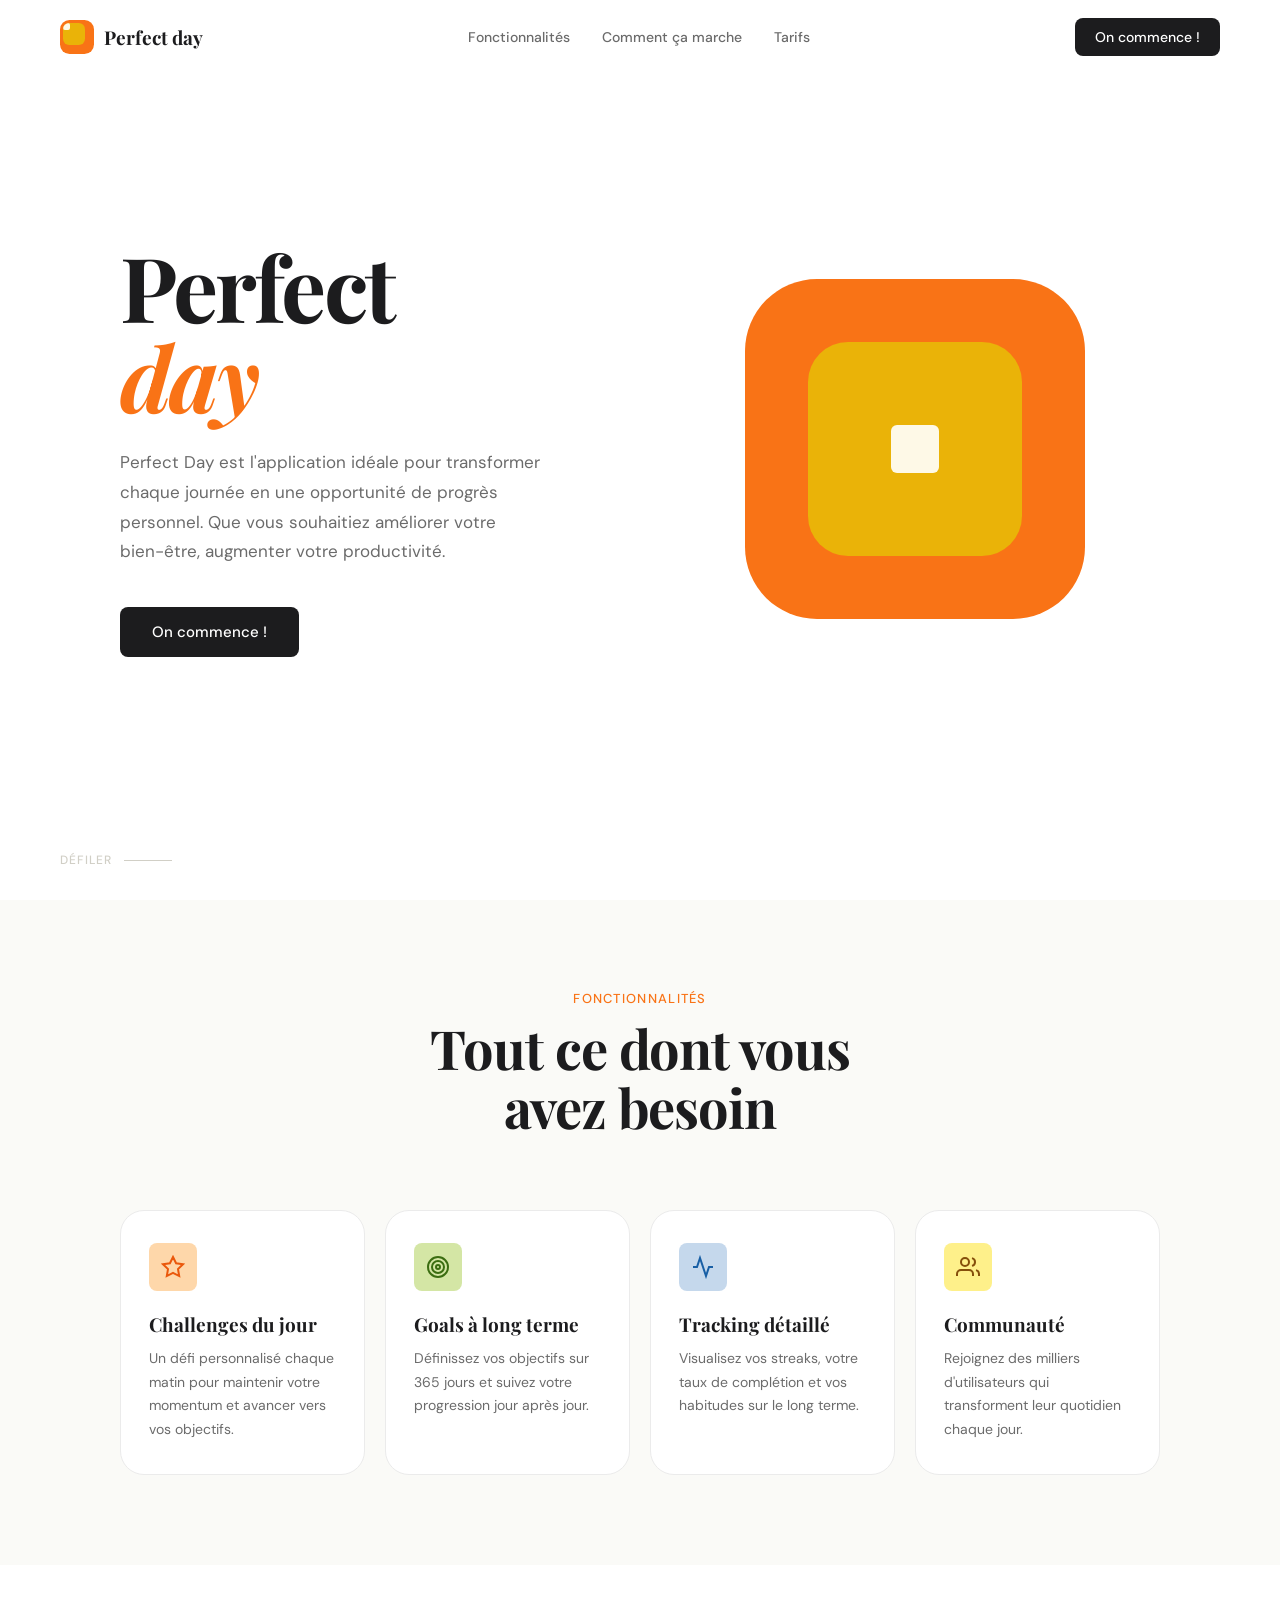
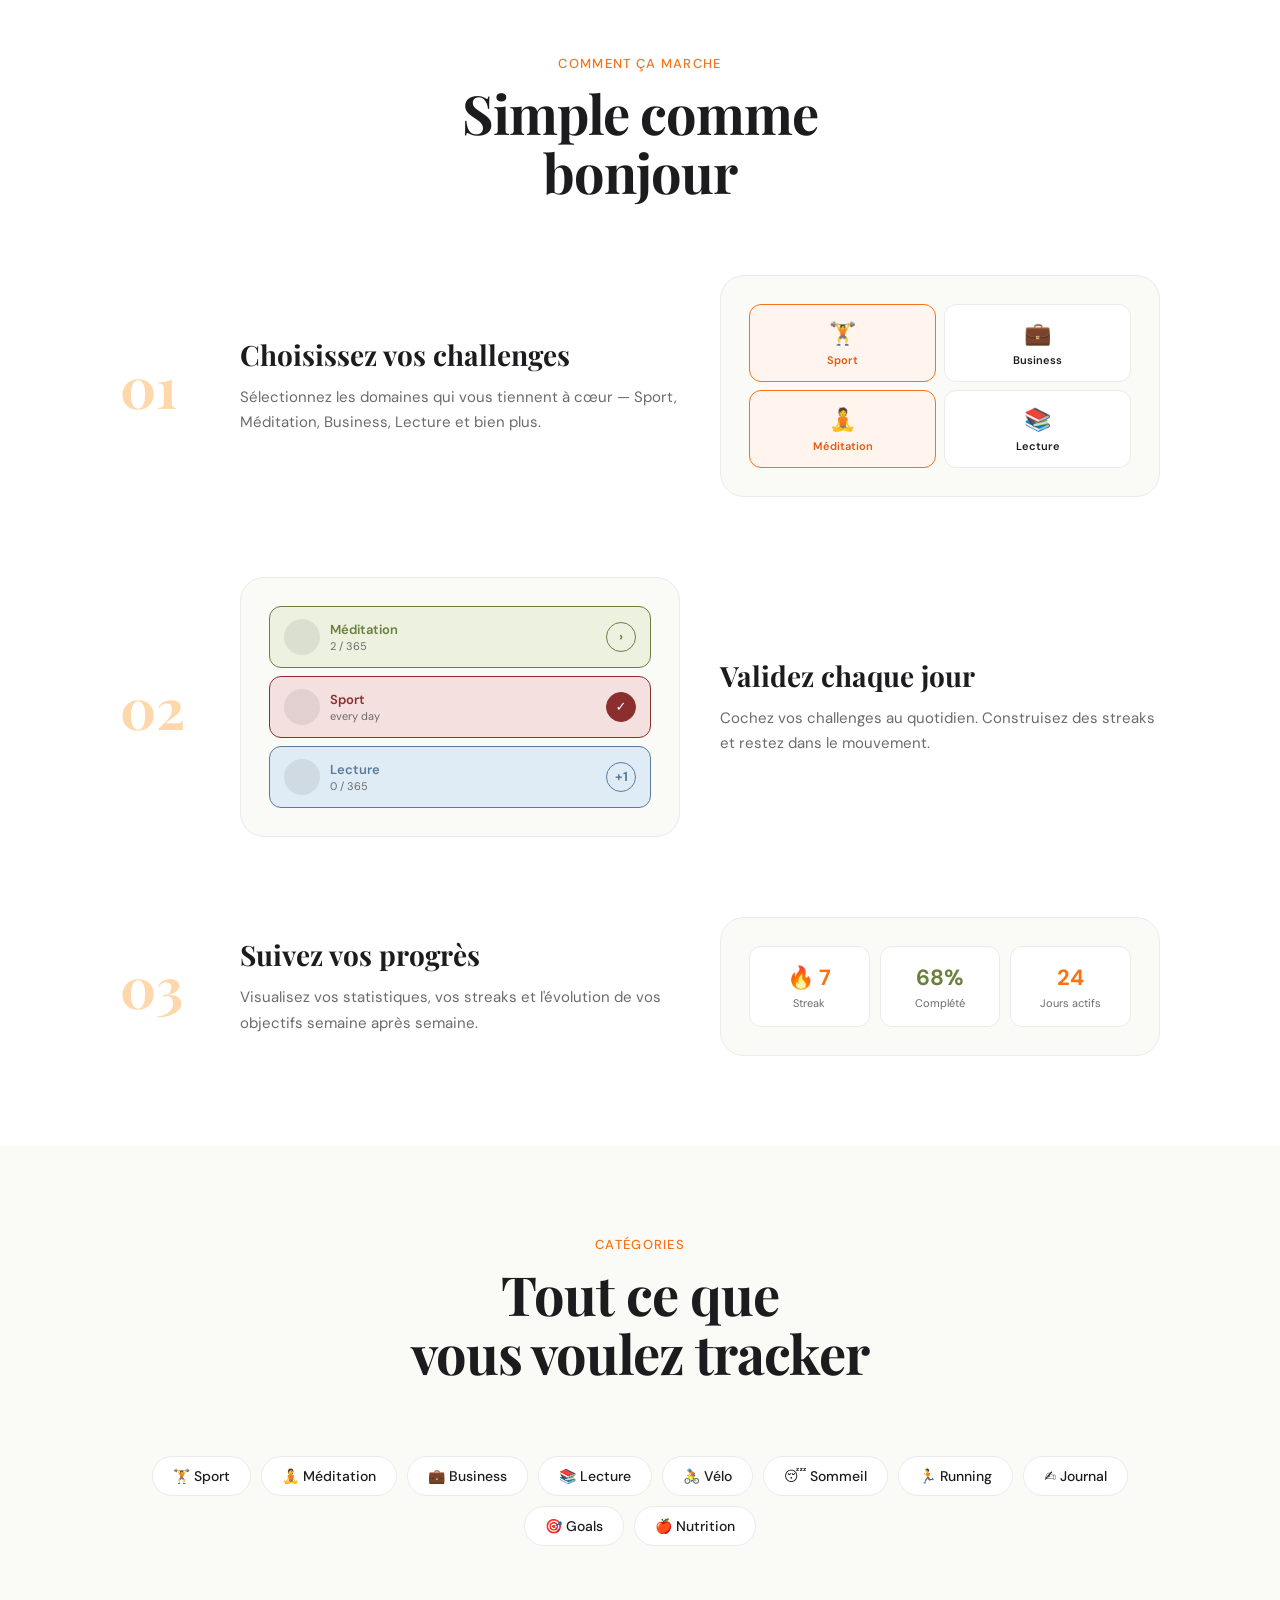
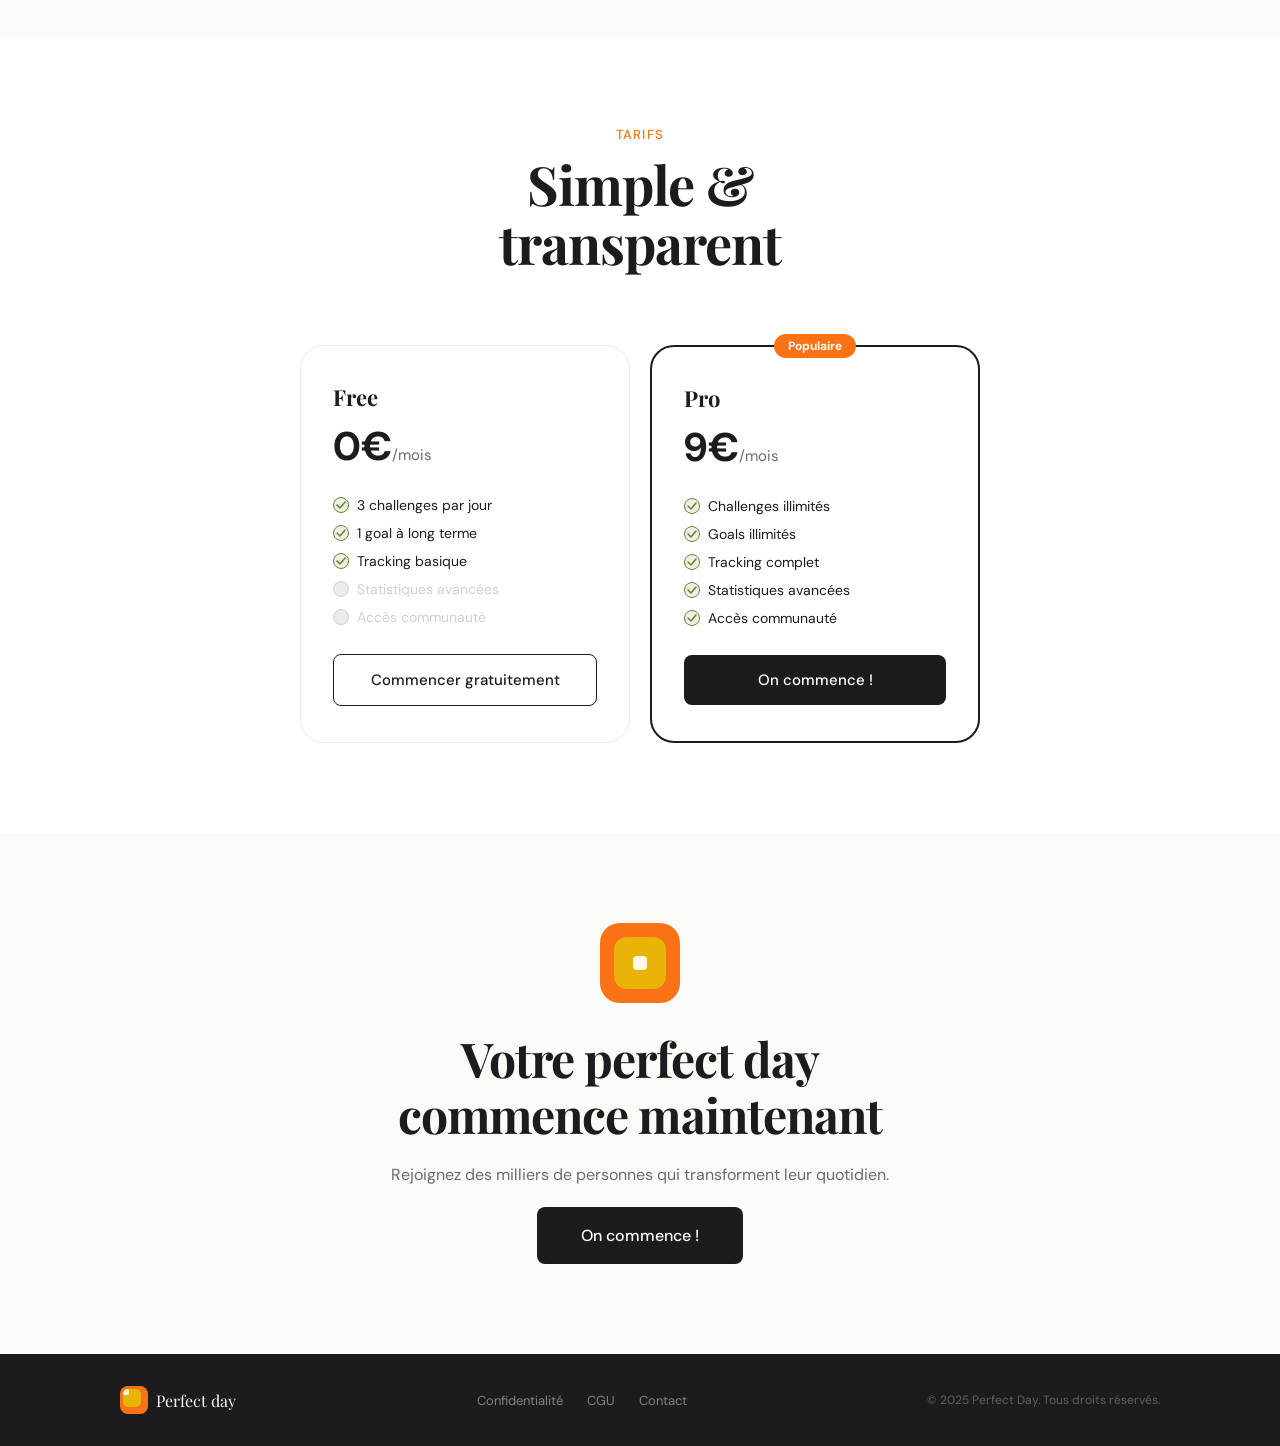
==== commit 13b74a0f: "feat: logo squares same border-radius, middle square top-left, white dot follows mouse Co-Authored-B" ====
--- a/index.html
+++ b/index.html
@@ -256,9 +256,9 @@
   <footer class="footer">
     <div class="container footer-inner">
       <div class="footer-logo">
-        <div class="nav-sun" style="width:28px;height:28px;border-radius:8px">
-          <div class="nav-sun-inner" style="width:18px;height:18px;border-radius:5px">
-            <div class="nav-sun-dot" style="width:6px;height:6px;border-radius:2px"></div>
+        <div class="nav-sun" style="width:28px;height:28px;border-radius:28%">
+          <div class="nav-sun-inner" style="width:18px;height:18px;border-radius:28%">
+            <div class="nav-sun-dot" style="width:6px;height:6px;border-radius:28%"></div>
           </div>
         </div>
         <span>Perfect day</span>
--- a/style.css
+++ b/style.css
@@ -98,19 +98,27 @@
 .nav-sun {
   width: 34px; height: 34px;
   background: var(--orange);
-  border-radius: 10px;
-  display: flex; align-items: center; justify-content: center;
+  border-radius: 28%;
+  display: flex; align-items: flex-start; justify-content: flex-start;
+  padding: 3px;
+  box-sizing: border-box;
+  position: relative;
 }
 .nav-sun-inner {
   width: 22px; height: 22px;
   background: var(--yellow);
-  border-radius: 6px;
-  display: flex; align-items: center; justify-content: center;
+  border-radius: 28%;
+  position: relative;
+  flex-shrink: 0;
+  overflow: hidden;
 }
 .nav-sun-dot {
   width: 7px; height: 7px;
   background: var(--cream);
-  border-radius: 2px;
+  border-radius: 28%;
+  position: absolute;
+  top: 0; left: 0;
+  pointer-events: none;
 }
 
 .nav-links {
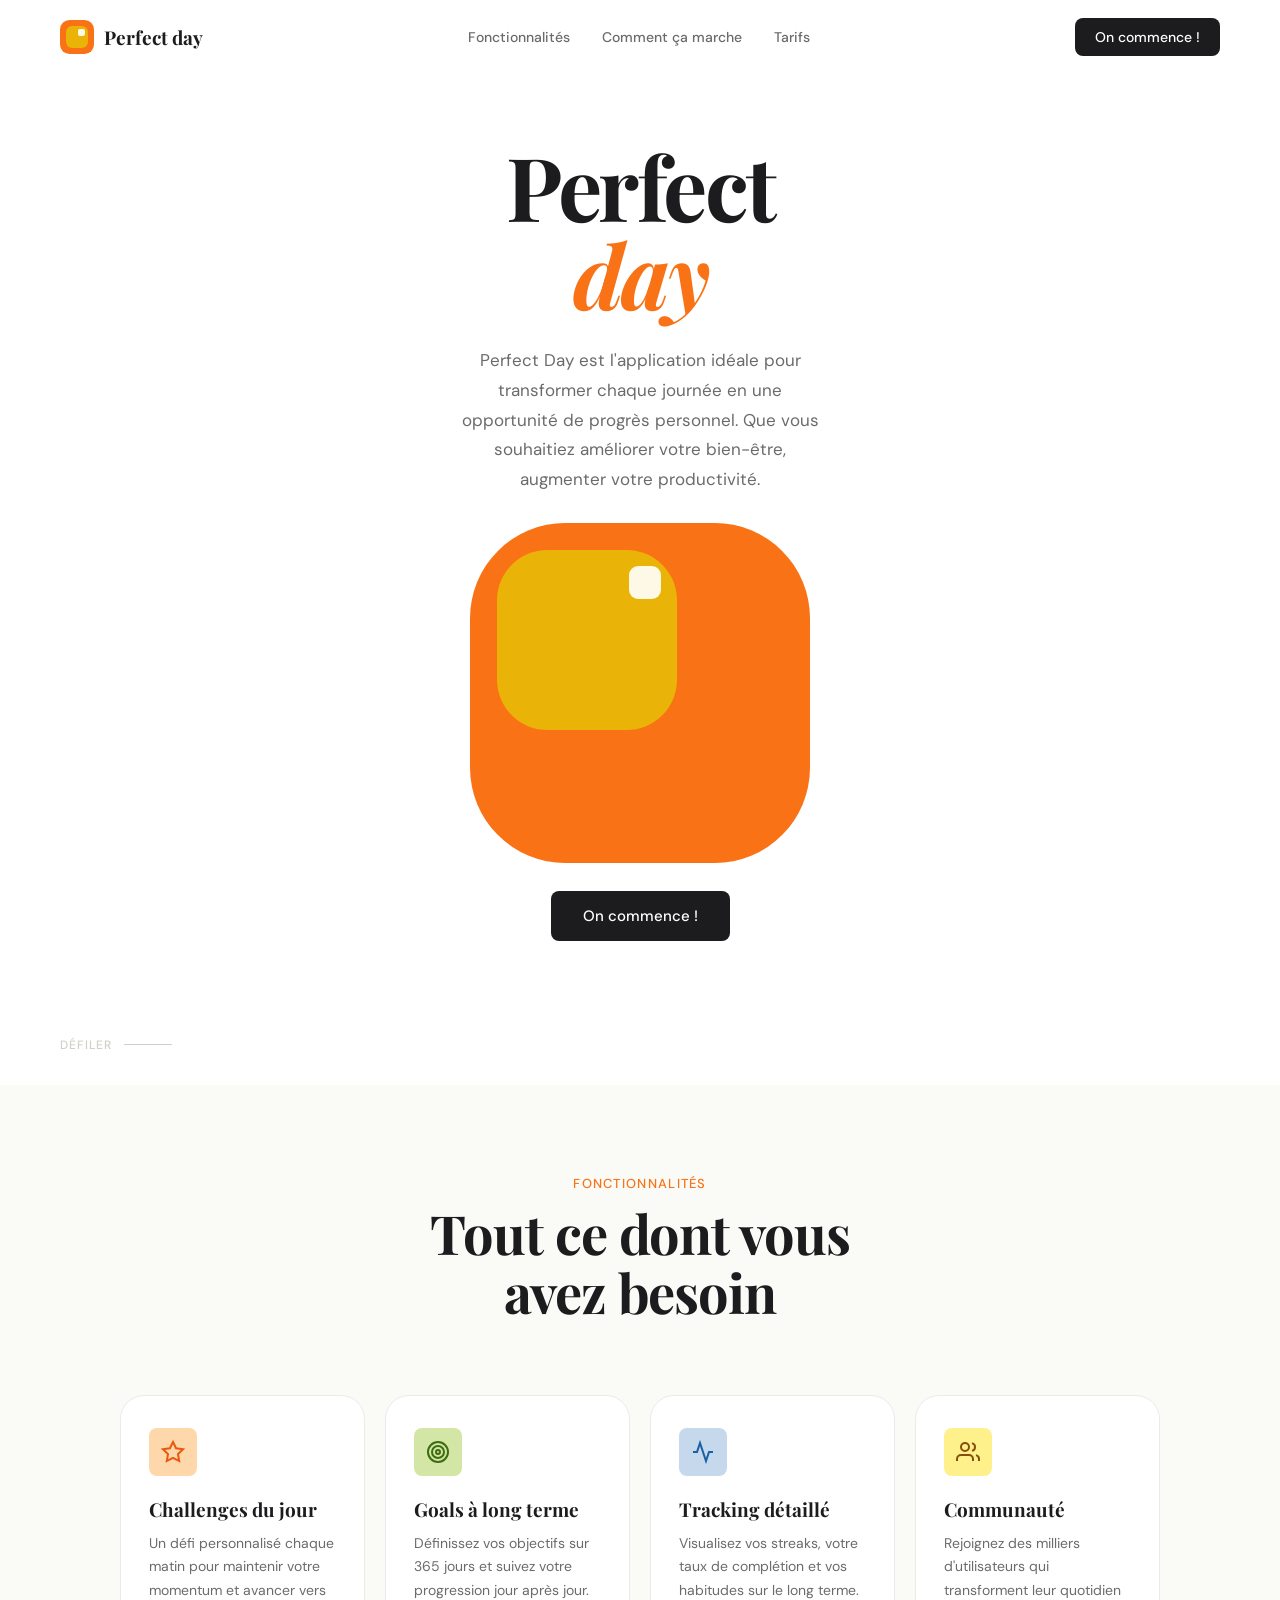
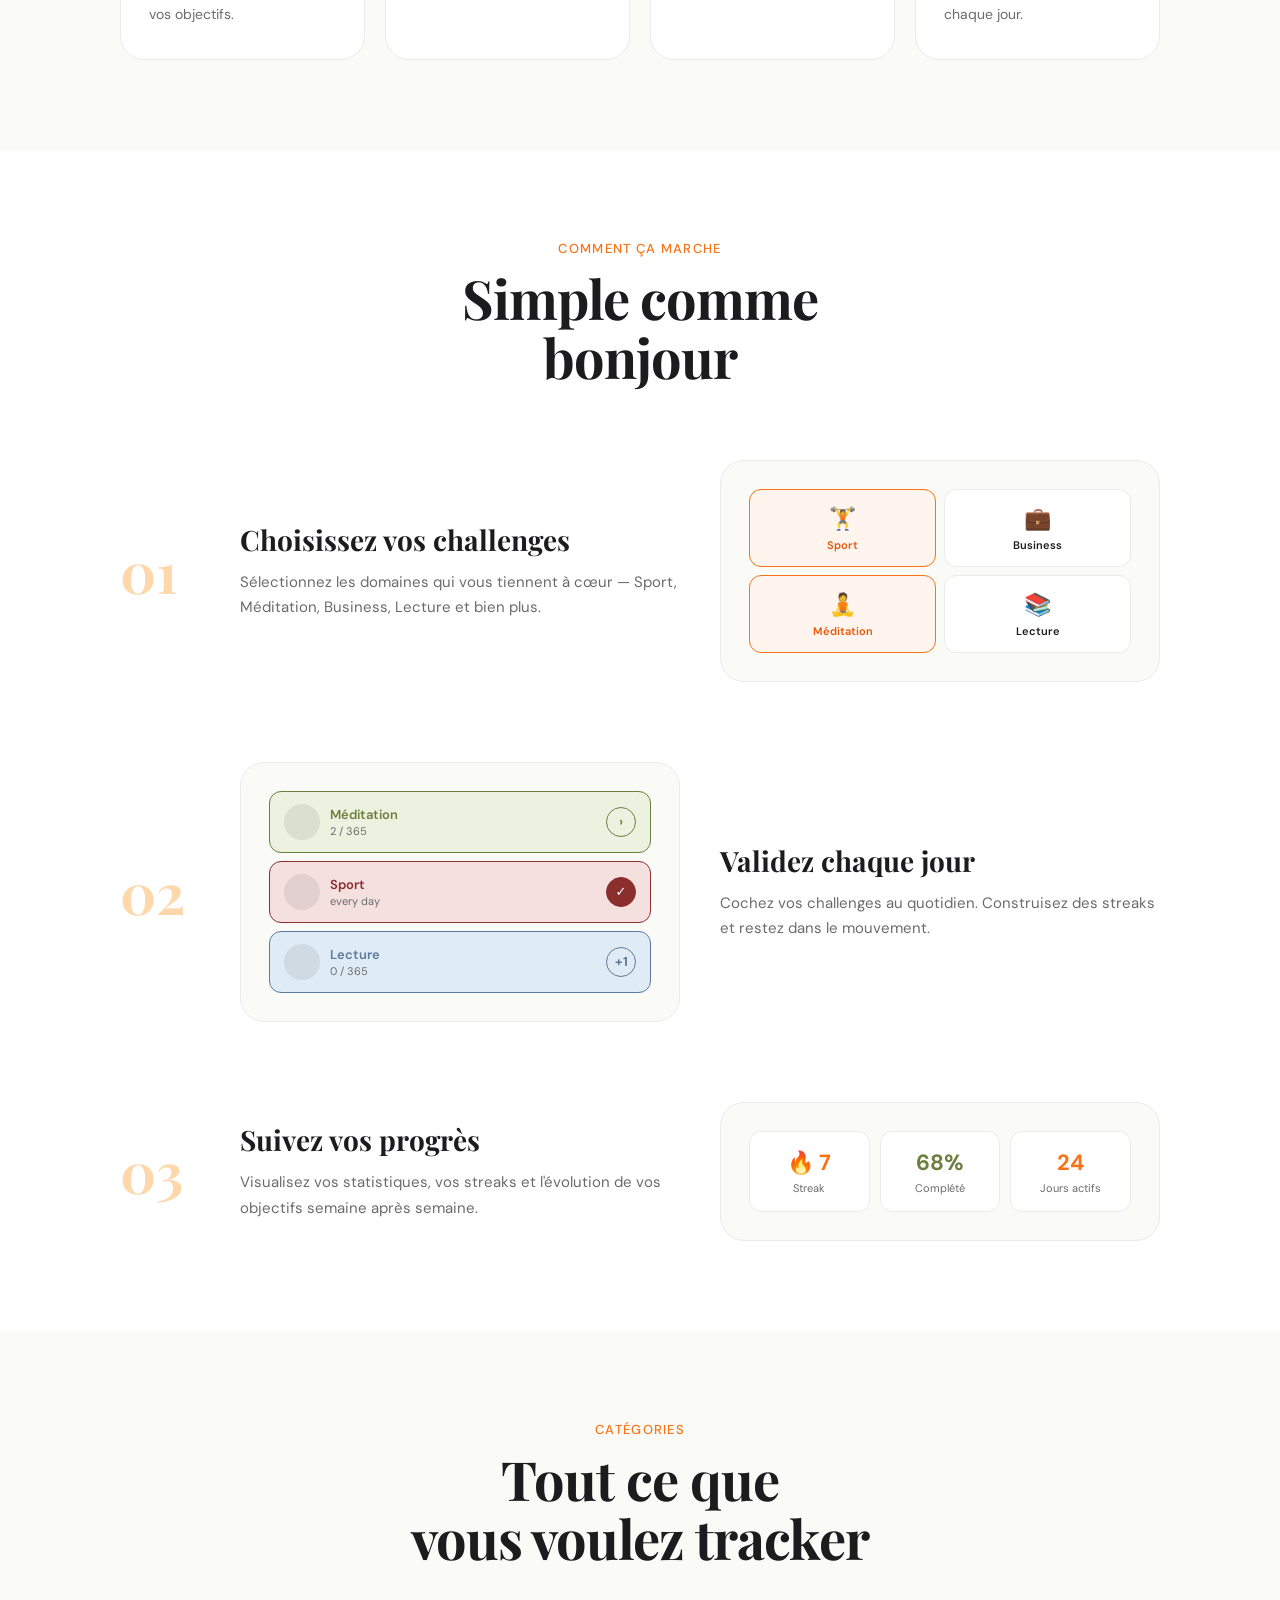
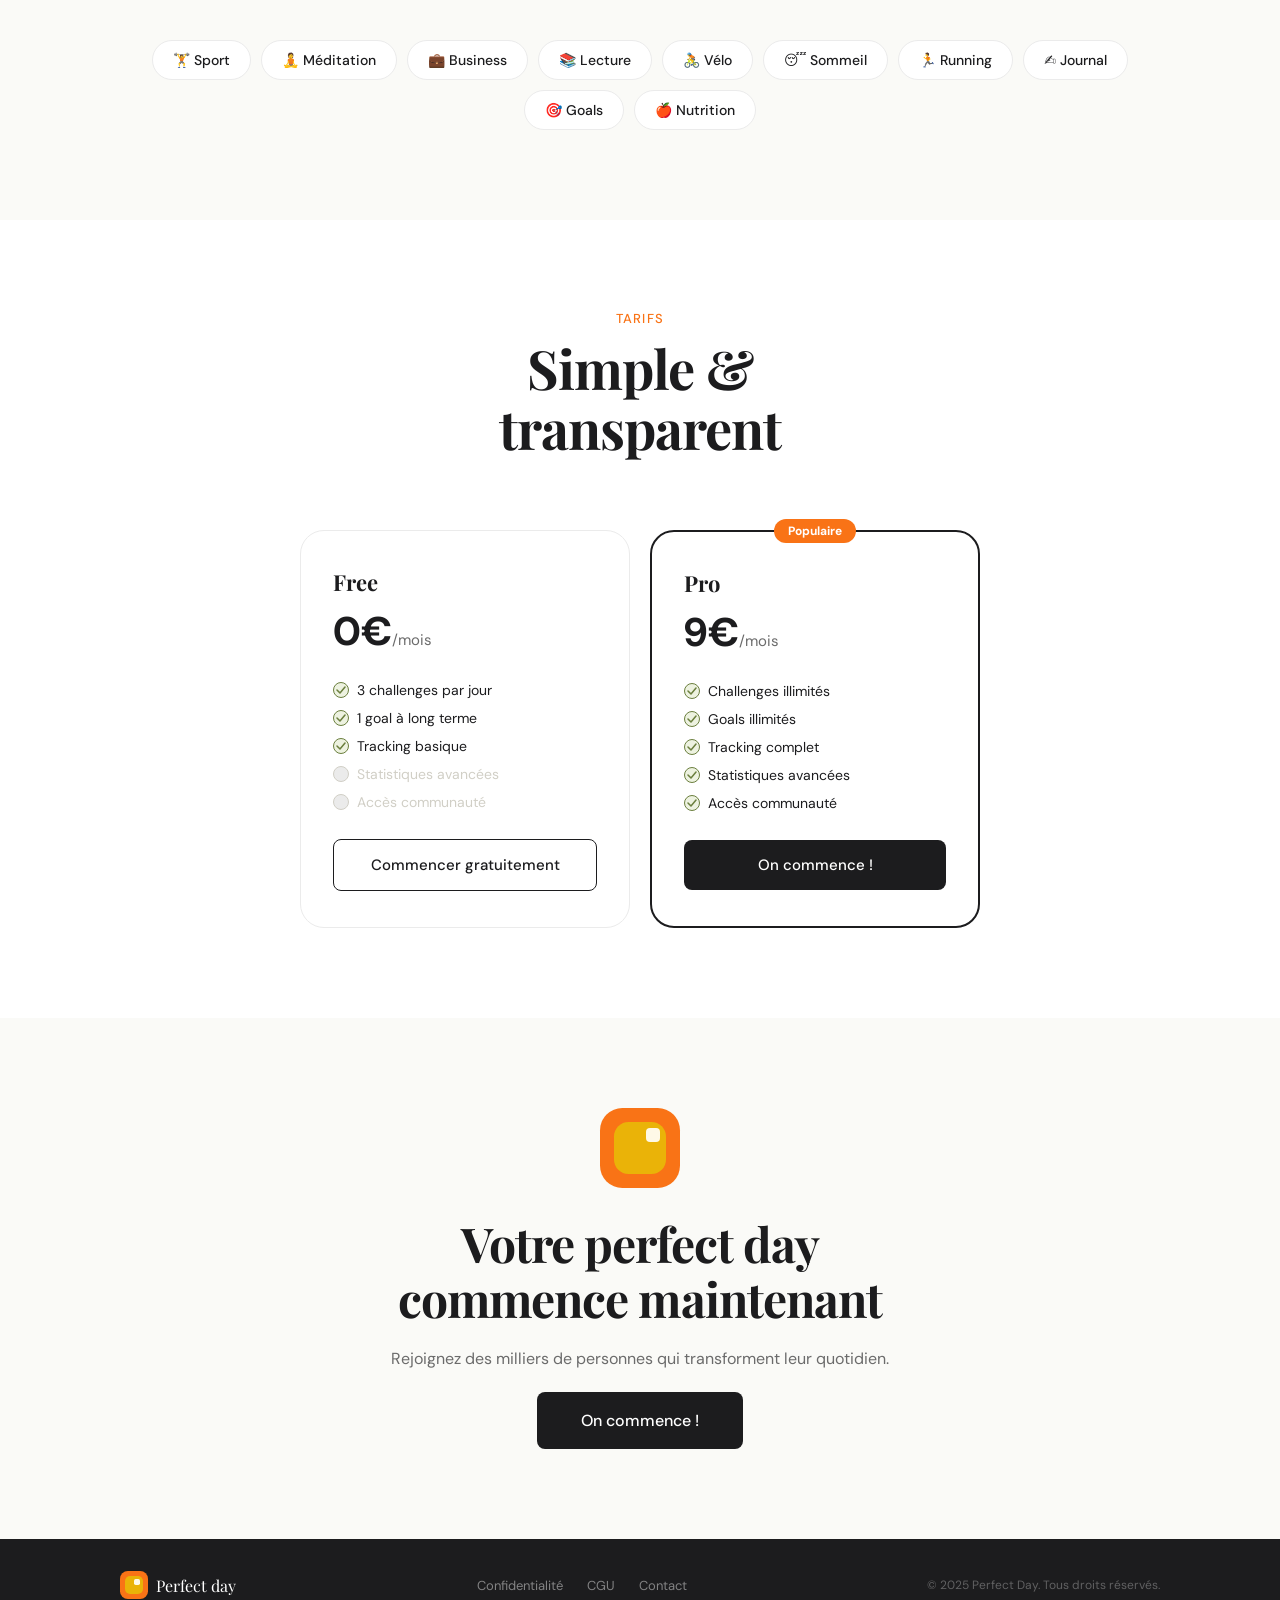
==== commit d0598044: "feat: redesign hero to match app layout - centered column, sun with yellow top-left Co-Authored-By: " ====
--- a/index.html
+++ b/index.html
@@ -43,14 +43,11 @@
   <!-- ══════════════ HERO ══════════════ -->
   <section class="hero" id="hero">
     <div class="hero-inner">
-      <div class="hero-text" data-reveal>
-        <h1 class="hero-title">Perfect<br><em>day</em></h1>
-        <p class="hero-body">
-          Perfect Day est l'application idéale pour transformer chaque journée en une opportunité de progrès personnel. Que vous souhaitiez améliorer votre bien-être, augmenter votre productivité.
-        </p>
-        <a href="#start" class="btn-dark hero-btn">On commence !</a>
-      </div>
-      <div class="hero-visual" data-reveal data-delay="0.15">
+      <h1 class="hero-title" data-reveal>Perfect <em>day</em></h1>
+      <p class="hero-body" data-reveal>
+        Perfect Day est l'application idéale pour transformer chaque journée en une opportunité de progrès personnel. Que vous souhaitiez améliorer votre bien-être, augmenter votre productivité.
+      </p>
+      <div class="hero-visual" data-reveal data-delay="0.1">
         <div class="sun-wrap" id="sun-wrap">
           <div class="sun-outer" id="sun-outer">
             <div class="sun-inner">
@@ -59,6 +56,7 @@
           </div>
         </div>
       </div>
+      <a href="#start" class="btn-dark hero-btn" data-reveal data-delay="0.15">On commence !</a>
     </div>
     <div class="hero-scroll-hint">
       <span>Défiler</span>
--- a/style.css
+++ b/style.css
@@ -99,26 +99,23 @@
   width: 34px; height: 34px;
   background: var(--orange);
   border-radius: 28%;
-  display: flex; align-items: flex-start; justify-content: flex-start;
-  padding: 3px;
-  box-sizing: border-box;
+  display: flex; align-items: center; justify-content: center;
   position: relative;
 }
 .nav-sun-inner {
   width: 22px; height: 22px;
   background: var(--yellow);
   border-radius: 28%;
-  position: relative;
+  display: flex; align-items: flex-start; justify-content: flex-end;
+  padding: 3px;
+  box-sizing: border-box;
   flex-shrink: 0;
-  overflow: hidden;
 }
 .nav-sun-dot {
   width: 7px; height: 7px;
   background: var(--cream);
   border-radius: 28%;
-  position: absolute;
-  top: 0; left: 0;
-  pointer-events: none;
+  flex-shrink: 0;
 }
 
 .nav-links {
@@ -219,23 +216,23 @@
 
 .hero-inner {
   width: 100%;
-  max-width: var(--max);
+  max-width: 480px;
   margin: 0 auto;
   padding: clamp(40px, 6vh, 80px) var(--gutter);
-  display: grid;
-  grid-template-columns: 1fr 1fr;
-  gap: 60px;
-  align-items: center;
+  display: flex;
+  flex-direction: column;
+  align-items: center;
+  text-align: center;
+  gap: 28px;
 }
 
 .hero-title {
   font-family: var(--font-serif);
-  font-size: clamp(52px, 7vw, 96px);
-  font-weight: 700;
-  line-height: 1.0;
+  font-size: clamp(48px, 10vw, 88px);
+  font-weight: 700;
+  line-height: 1;
   letter-spacing: -0.03em;
   color: var(--dark);
-  margin-bottom: 28px;
 }
 .hero-title em {
   font-style: italic;
@@ -246,8 +243,7 @@
   font-size: clamp(15px, 1.5vw, 17px);
   color: var(--gray);
   line-height: 1.75;
-  max-width: 420px;
-  margin-bottom: 40px;
+  max-width: 360px;
 }
 
 /* ─── BUTTONS ─── */
@@ -298,10 +294,12 @@
   width: clamp(200px, 28vw, 340px);
   height: clamp(200px, 28vw, 340px);
   background: var(--orange);
-  border-radius: clamp(40px, 6vw, 72px);
-  display: flex;
-  align-items: center;
-  justify-content: center;
+  border-radius: 28%;
+  display: flex;
+  align-items: flex-start;
+  justify-content: flex-start;
+  padding: 8%;
+  box-sizing: border-box;
   transition: transform 0.35s cubic-bezier(.34,1.56,.64,1);
   will-change: transform;
   animation: sun-float 5s ease-in-out infinite;
@@ -317,17 +315,17 @@
   width: 63%;
   height: 63%;
   background: var(--yellow);
-  border-radius: clamp(18px, 3.5vw, 40px);
-  display: flex;
-  align-items: center;
-  justify-content: center;
+  border-radius: 28%;
+  display: flex; align-items: flex-start; justify-content: flex-end;
+  padding: clamp(6px, 1.5vw, 16px);
+  box-sizing: border-box;
 }
 
 .sun-dot {
   width: 22%;
   height: 22%;
   background: var(--cream);
-  border-radius: 6px;
+  border-radius: 28%;
 }
 
 .hero-scroll-hint {
@@ -708,20 +706,23 @@
 .cta-sun-outer {
   width: 80px; height: 80px;
   background: var(--orange);
-  border-radius: 20px;
+  border-radius: 28%;
   display: flex; align-items: center; justify-content: center;
   animation: sun-float 5s ease-in-out infinite;
 }
 .cta-sun-inner {
   width: 52px; height: 52px;
   background: var(--yellow);
-  border-radius: 13px;
-  display: flex; align-items: center; justify-content: center;
+  border-radius: 28%;
+  display: flex; align-items: flex-start; justify-content: flex-end;
+  padding: 6px;
+  box-sizing: border-box;
 }
 .cta-sun-dot {
   width: 14px; height: 14px;
   background: var(--cream);
-  border-radius: 4px;
+  border-radius: 28%;
+  flex-shrink: 0;
 }
 
 .cta-title {
@@ -801,13 +802,6 @@
   .nav-links, .btn-nav { display: none; }
   .burger { display: flex; }
 
-  .hero-inner {
-    grid-template-columns: 1fr;
-    text-align: center;
-    gap: 40px;
-  }
-  .hero-text { order: 1; display: flex; flex-direction: column; align-items: center; }
-  .hero-visual { order: 0; }
   .hero-scroll-hint { display: none; }
 
   .step {
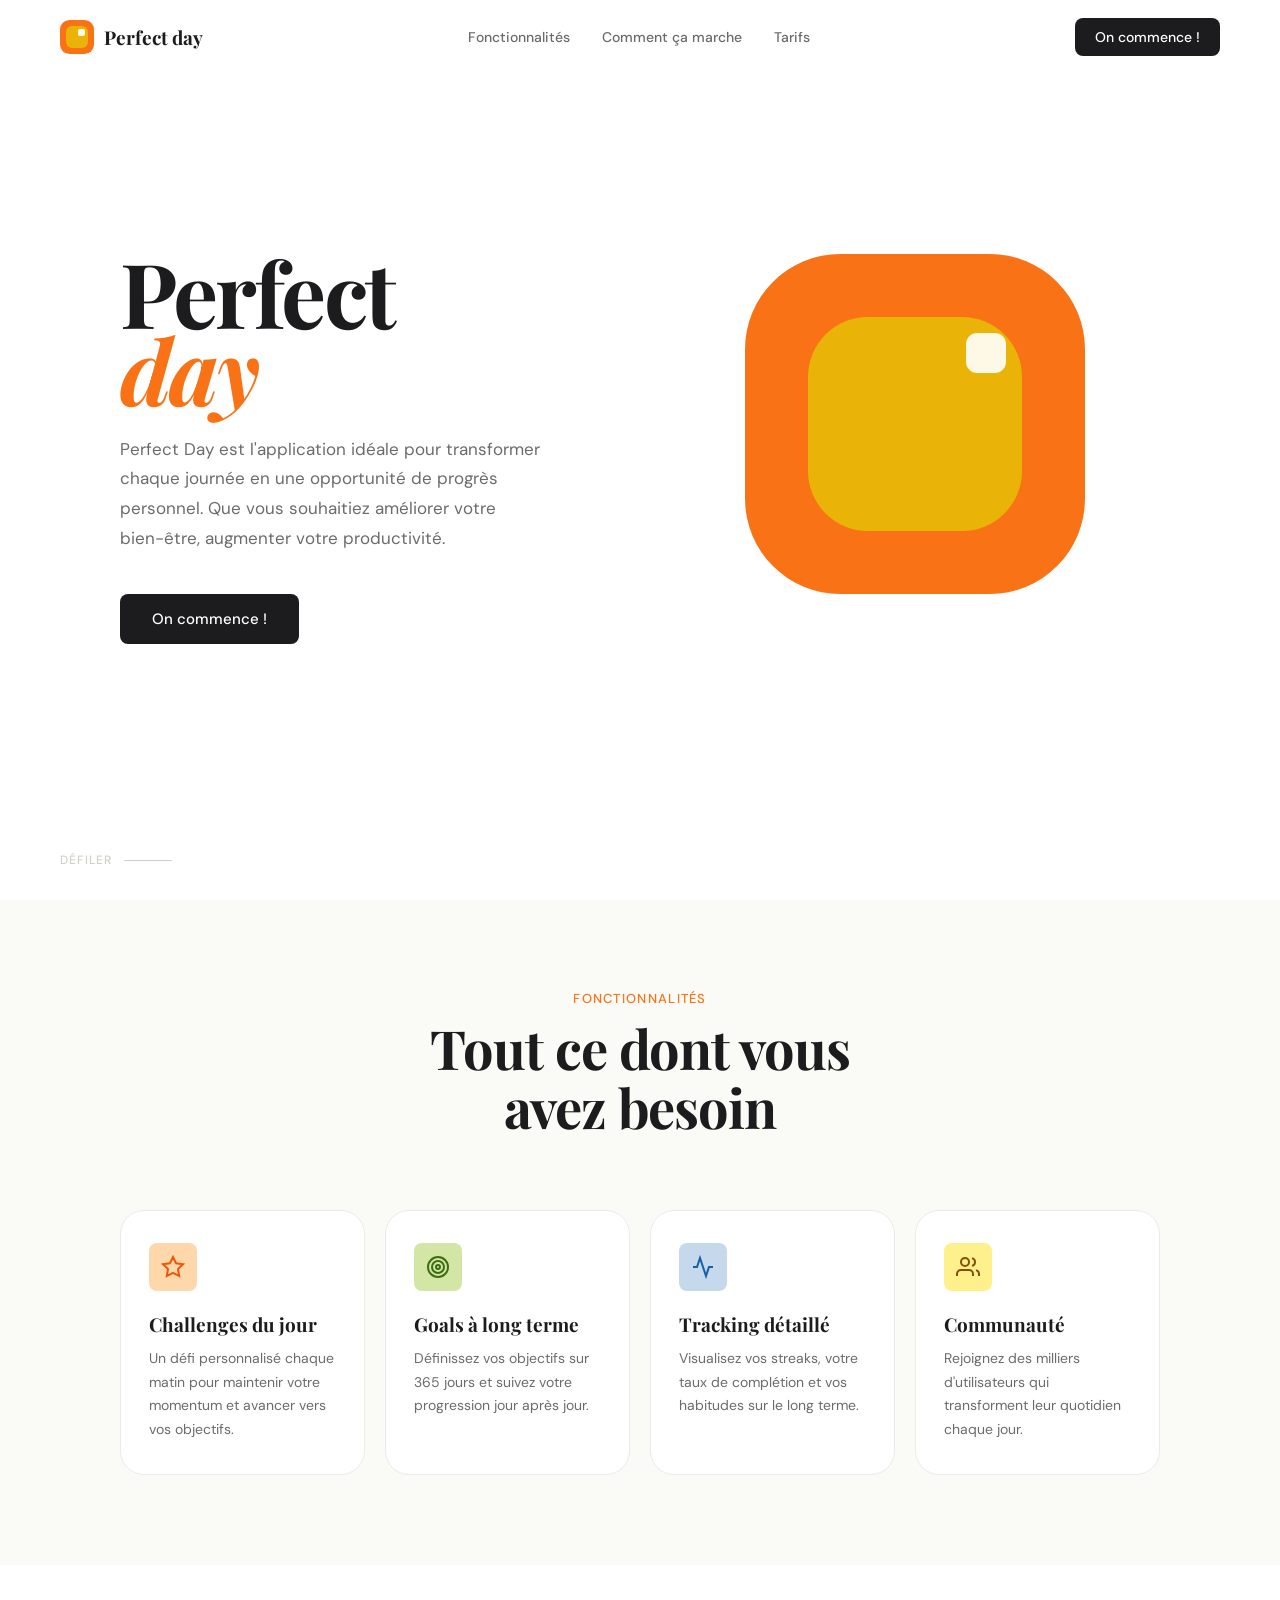
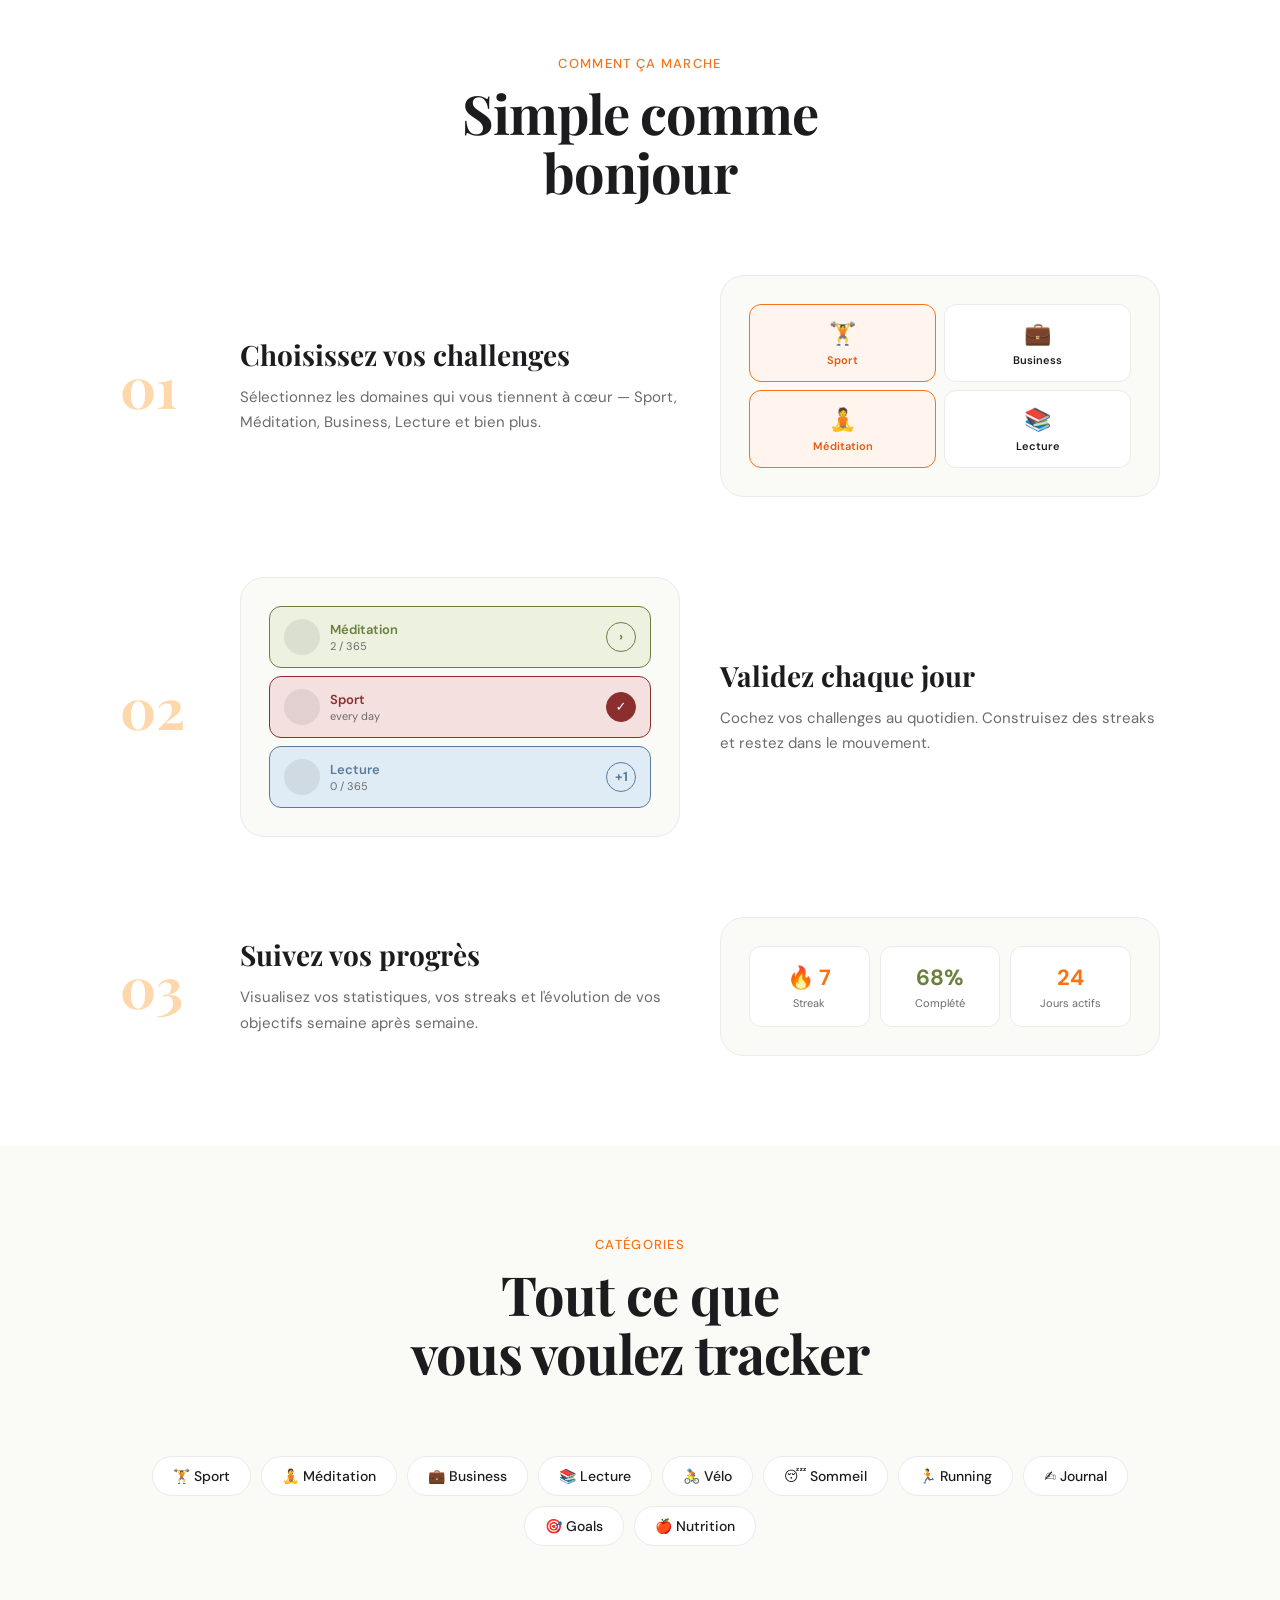
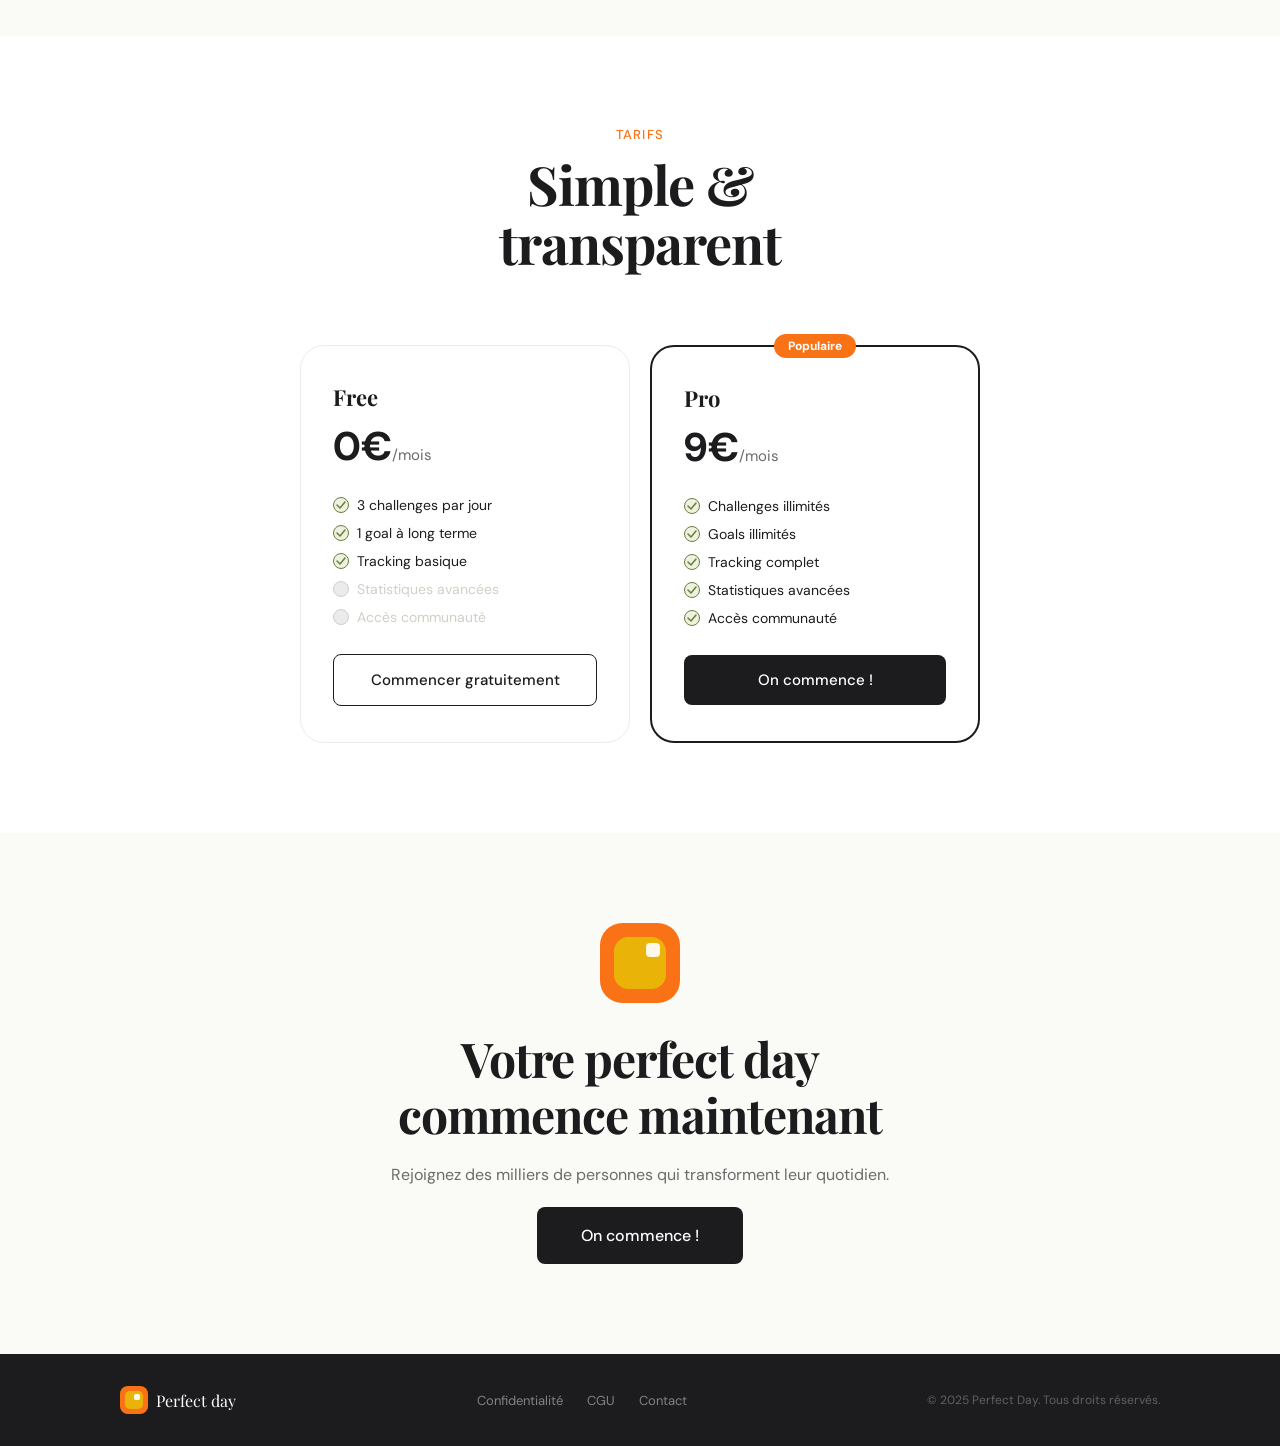
==== commit 563d2332: "Revert "feat: redesign hero to match app layout - centered column, sun with yellow top-left" This re" ====
--- a/index.html
+++ b/index.html
@@ -43,11 +43,14 @@
   <!-- ══════════════ HERO ══════════════ -->
   <section class="hero" id="hero">
     <div class="hero-inner">
-      <h1 class="hero-title" data-reveal>Perfect <em>day</em></h1>
-      <p class="hero-body" data-reveal>
-        Perfect Day est l'application idéale pour transformer chaque journée en une opportunité de progrès personnel. Que vous souhaitiez améliorer votre bien-être, augmenter votre productivité.
-      </p>
-      <div class="hero-visual" data-reveal data-delay="0.1">
+      <div class="hero-text" data-reveal>
+        <h1 class="hero-title">Perfect<br><em>day</em></h1>
+        <p class="hero-body">
+          Perfect Day est l'application idéale pour transformer chaque journée en une opportunité de progrès personnel. Que vous souhaitiez améliorer votre bien-être, augmenter votre productivité.
+        </p>
+        <a href="#start" class="btn-dark hero-btn">On commence !</a>
+      </div>
+      <div class="hero-visual" data-reveal data-delay="0.15">
         <div class="sun-wrap" id="sun-wrap">
           <div class="sun-outer" id="sun-outer">
             <div class="sun-inner">
@@ -56,7 +59,6 @@
           </div>
         </div>
       </div>
-      <a href="#start" class="btn-dark hero-btn" data-reveal data-delay="0.15">On commence !</a>
     </div>
     <div class="hero-scroll-hint">
       <span>Défiler</span>
--- a/style.css
+++ b/style.css
@@ -216,23 +216,23 @@
 
 .hero-inner {
   width: 100%;
-  max-width: 480px;
+  max-width: var(--max);
   margin: 0 auto;
   padding: clamp(40px, 6vh, 80px) var(--gutter);
-  display: flex;
-  flex-direction: column;
-  align-items: center;
-  text-align: center;
-  gap: 28px;
+  display: grid;
+  grid-template-columns: 1fr 1fr;
+  gap: 60px;
+  align-items: flex-start;
 }
 
 .hero-title {
   font-family: var(--font-serif);
-  font-size: clamp(48px, 10vw, 88px);
-  font-weight: 700;
-  line-height: 1;
+  font-size: clamp(52px, 7vw, 96px);
+  font-weight: 700;
+  line-height: 0.85;
   letter-spacing: -0.03em;
   color: var(--dark);
+  margin-bottom: 28px;
 }
 .hero-title em {
   font-style: italic;
@@ -243,7 +243,8 @@
   font-size: clamp(15px, 1.5vw, 17px);
   color: var(--gray);
   line-height: 1.75;
-  max-width: 360px;
+  max-width: 420px;
+  margin-bottom: 40px;
 }
 
 /* ─── BUTTONS ─── */
@@ -296,10 +297,8 @@
   background: var(--orange);
   border-radius: 28%;
   display: flex;
-  align-items: flex-start;
-  justify-content: flex-start;
-  padding: 8%;
-  box-sizing: border-box;
+  align-items: center;
+  justify-content: center;
   transition: transform 0.35s cubic-bezier(.34,1.56,.64,1);
   will-change: transform;
   animation: sun-float 5s ease-in-out infinite;
@@ -802,6 +801,13 @@
   .nav-links, .btn-nav { display: none; }
   .burger { display: flex; }
 
+  .hero-inner {
+    grid-template-columns: 1fr;
+    text-align: center;
+    gap: 40px;
+  }
+  .hero-text { order: 1; display: flex; flex-direction: column; align-items: center; }
+  .hero-visual { order: 0; }
   .hero-scroll-hint { display: none; }
 
   .step {
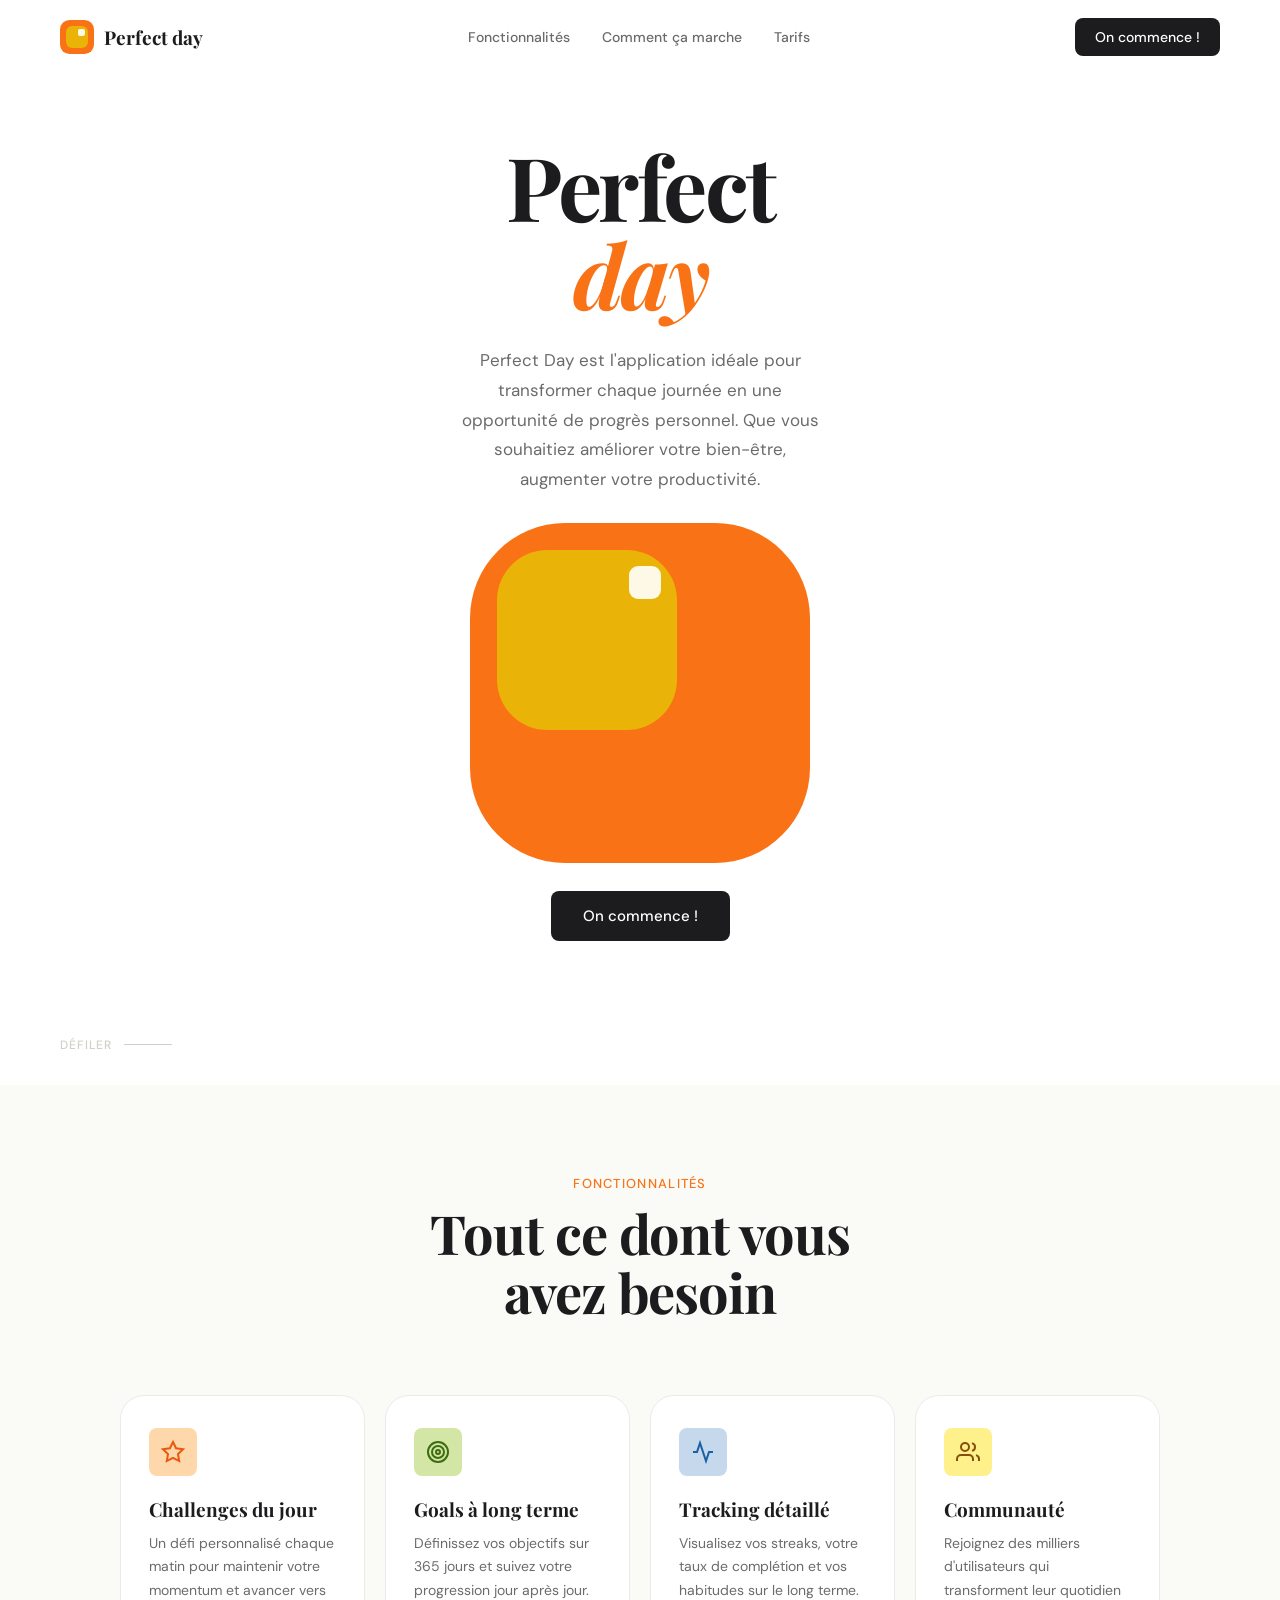
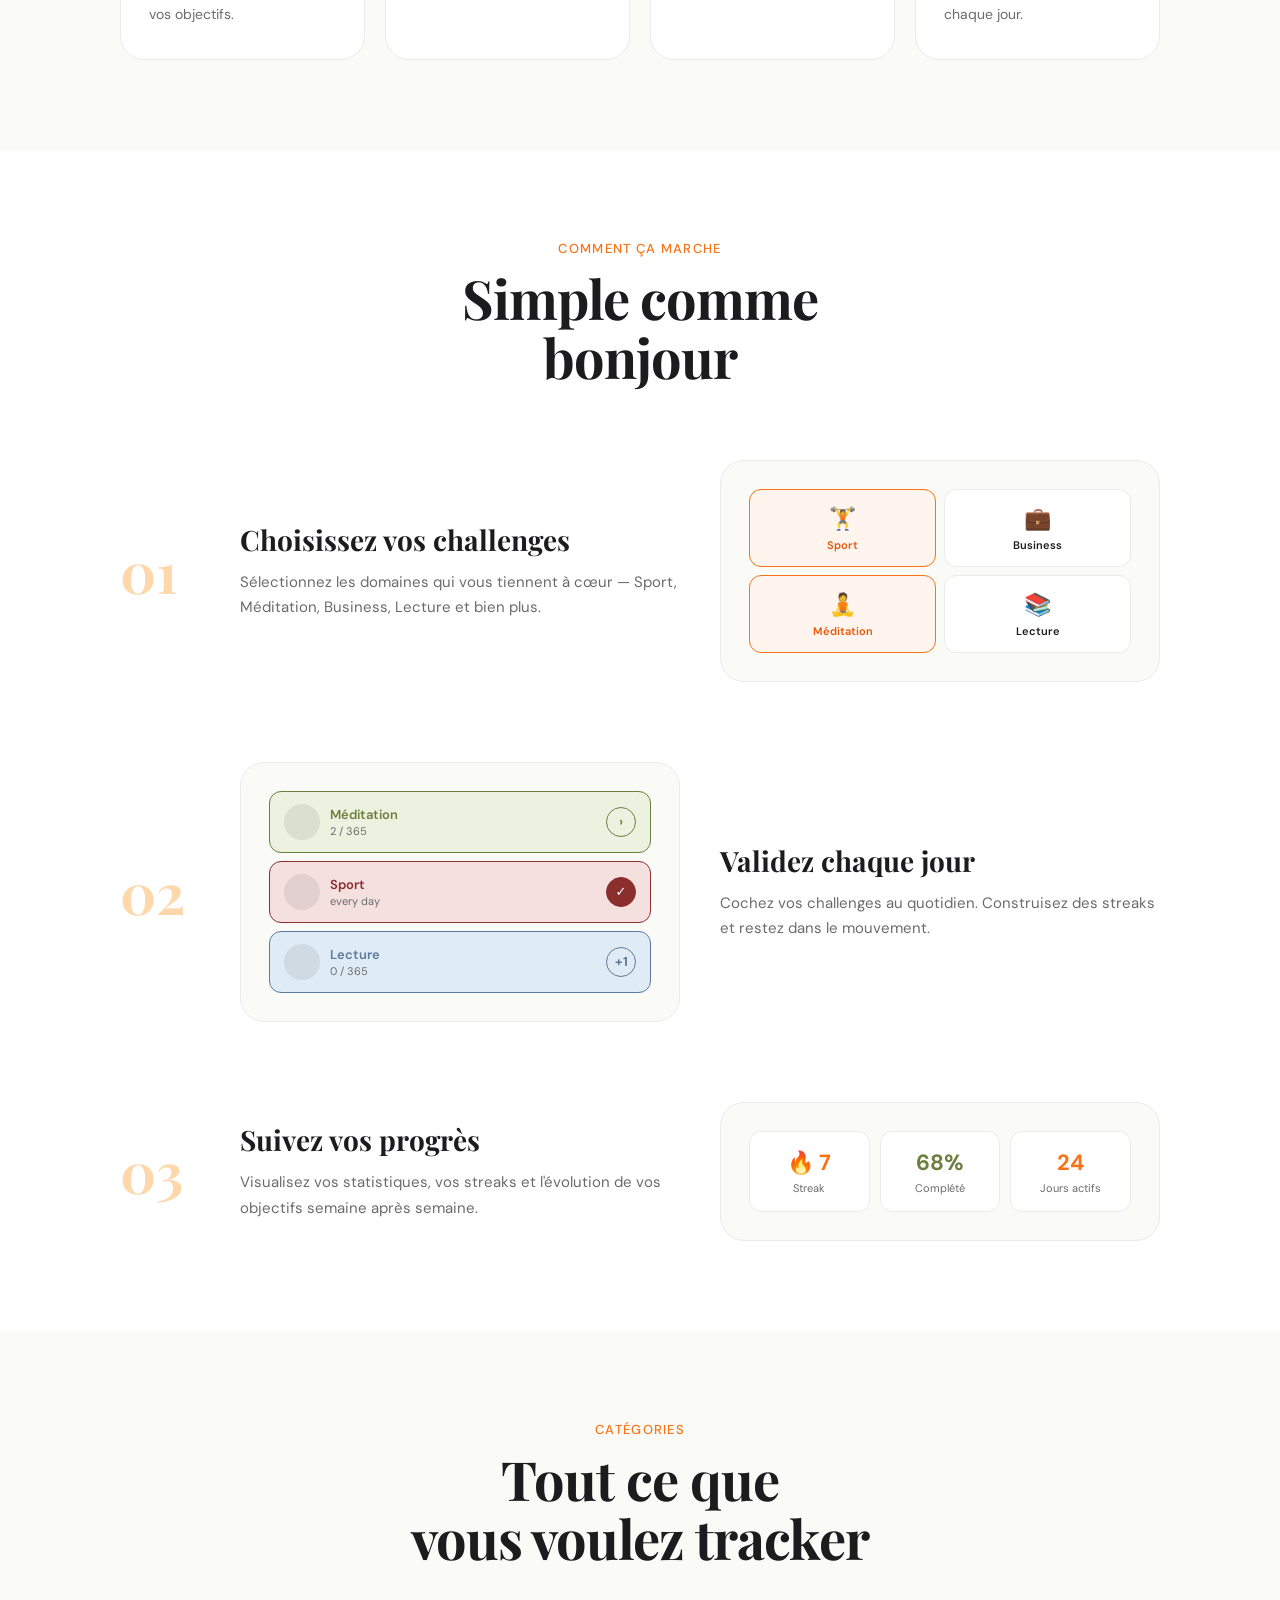
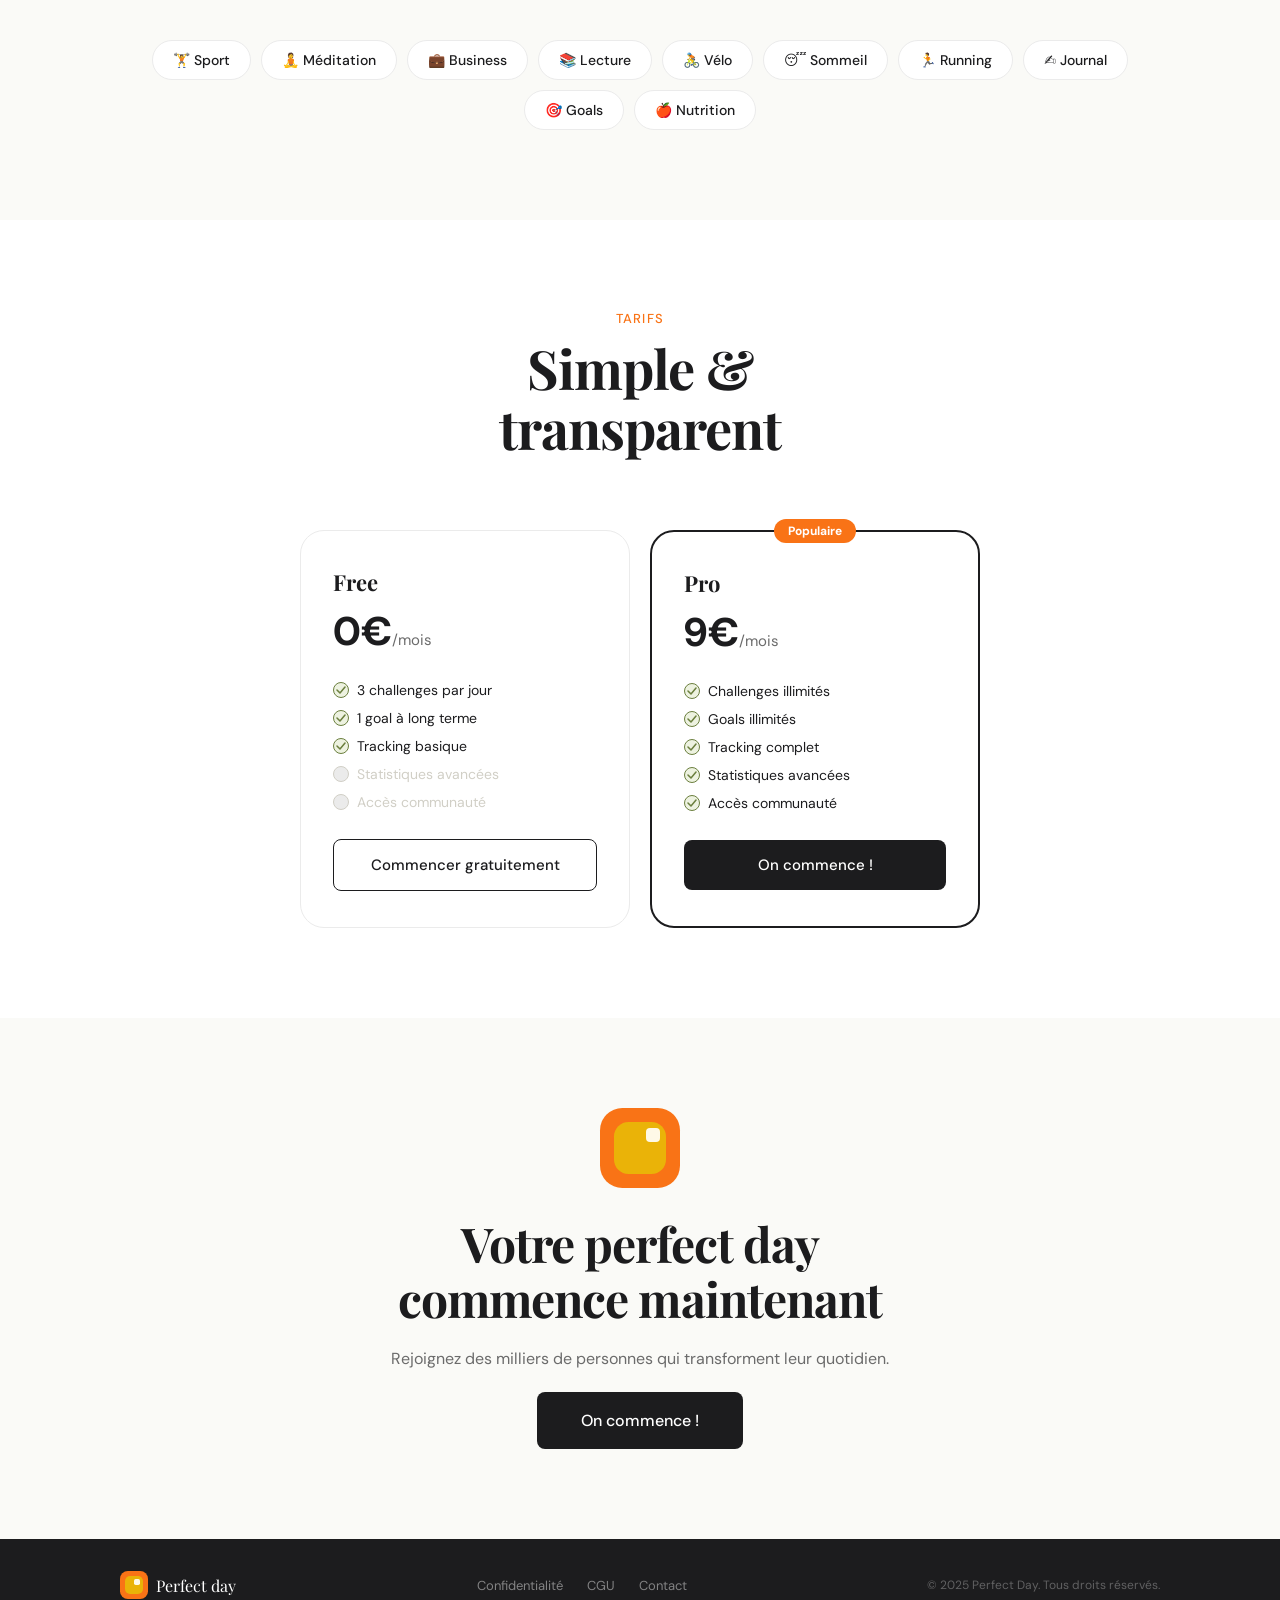
==== commit b7015c12: "Reapply "feat: redesign hero to match app layout - centered column, sun with yellow top-left" This r" ====
--- a/index.html
+++ b/index.html
@@ -43,14 +43,11 @@
   <!-- ══════════════ HERO ══════════════ -->
   <section class="hero" id="hero">
     <div class="hero-inner">
-      <div class="hero-text" data-reveal>
-        <h1 class="hero-title">Perfect<br><em>day</em></h1>
-        <p class="hero-body">
-          Perfect Day est l'application idéale pour transformer chaque journée en une opportunité de progrès personnel. Que vous souhaitiez améliorer votre bien-être, augmenter votre productivité.
-        </p>
-        <a href="#start" class="btn-dark hero-btn">On commence !</a>
-      </div>
-      <div class="hero-visual" data-reveal data-delay="0.15">
+      <h1 class="hero-title" data-reveal>Perfect <em>day</em></h1>
+      <p class="hero-body" data-reveal>
+        Perfect Day est l'application idéale pour transformer chaque journée en une opportunité de progrès personnel. Que vous souhaitiez améliorer votre bien-être, augmenter votre productivité.
+      </p>
+      <div class="hero-visual" data-reveal data-delay="0.1">
         <div class="sun-wrap" id="sun-wrap">
           <div class="sun-outer" id="sun-outer">
             <div class="sun-inner">
@@ -59,6 +56,7 @@
           </div>
         </div>
       </div>
+      <a href="#start" class="btn-dark hero-btn" data-reveal data-delay="0.15">On commence !</a>
     </div>
     <div class="hero-scroll-hint">
       <span>Défiler</span>
--- a/style.css
+++ b/style.css
@@ -216,23 +216,23 @@
 
 .hero-inner {
   width: 100%;
-  max-width: var(--max);
+  max-width: 480px;
   margin: 0 auto;
   padding: clamp(40px, 6vh, 80px) var(--gutter);
-  display: grid;
-  grid-template-columns: 1fr 1fr;
-  gap: 60px;
-  align-items: flex-start;
+  display: flex;
+  flex-direction: column;
+  align-items: center;
+  text-align: center;
+  gap: 28px;
 }
 
 .hero-title {
   font-family: var(--font-serif);
-  font-size: clamp(52px, 7vw, 96px);
-  font-weight: 700;
-  line-height: 0.85;
+  font-size: clamp(48px, 10vw, 88px);
+  font-weight: 700;
+  line-height: 1;
   letter-spacing: -0.03em;
   color: var(--dark);
-  margin-bottom: 28px;
 }
 .hero-title em {
   font-style: italic;
@@ -243,8 +243,7 @@
   font-size: clamp(15px, 1.5vw, 17px);
   color: var(--gray);
   line-height: 1.75;
-  max-width: 420px;
-  margin-bottom: 40px;
+  max-width: 360px;
 }
 
 /* ─── BUTTONS ─── */
@@ -297,8 +296,10 @@
   background: var(--orange);
   border-radius: 28%;
   display: flex;
-  align-items: center;
-  justify-content: center;
+  align-items: flex-start;
+  justify-content: flex-start;
+  padding: 8%;
+  box-sizing: border-box;
   transition: transform 0.35s cubic-bezier(.34,1.56,.64,1);
   will-change: transform;
   animation: sun-float 5s ease-in-out infinite;
@@ -801,13 +802,6 @@
   .nav-links, .btn-nav { display: none; }
   .burger { display: flex; }
 
-  .hero-inner {
-    grid-template-columns: 1fr;
-    text-align: center;
-    gap: 40px;
-  }
-  .hero-text { order: 1; display: flex; flex-direction: column; align-items: center; }
-  .hero-visual { order: 0; }
   .hero-scroll-hint { display: none; }
 
   .step {
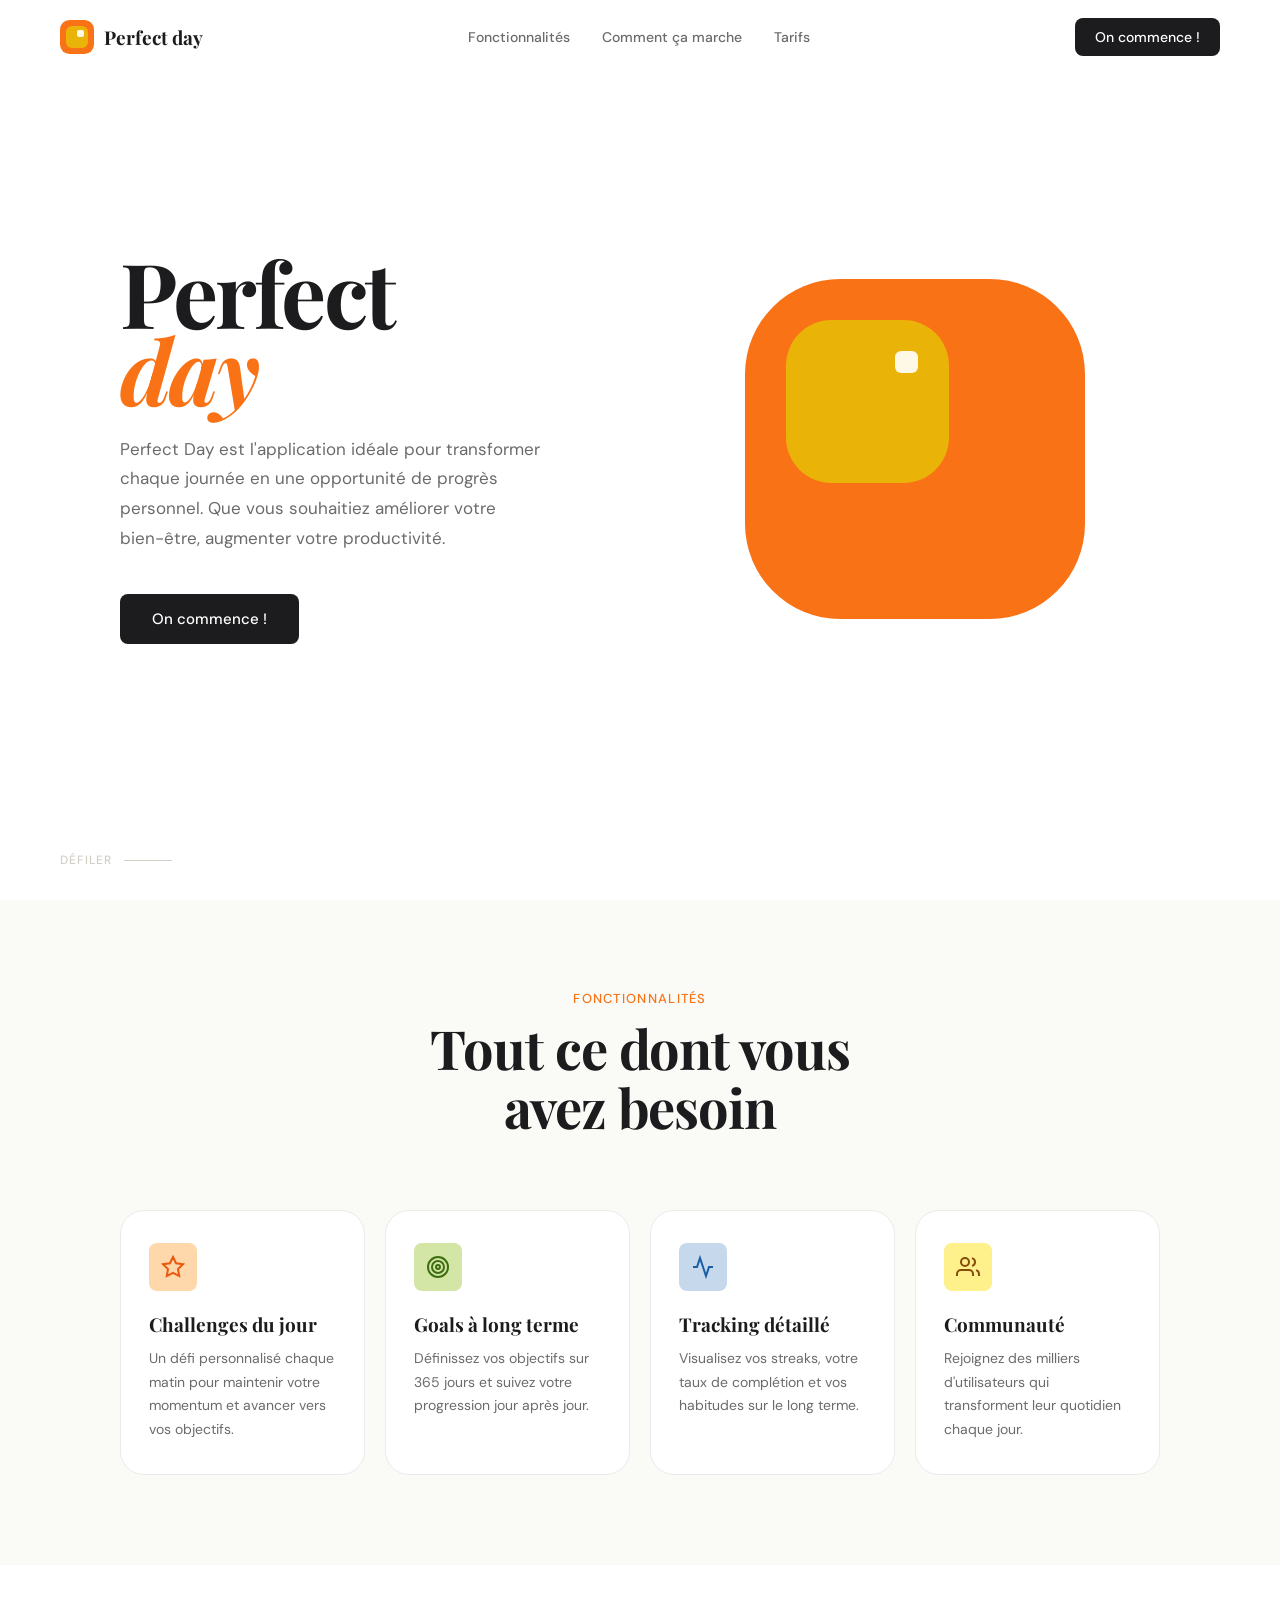
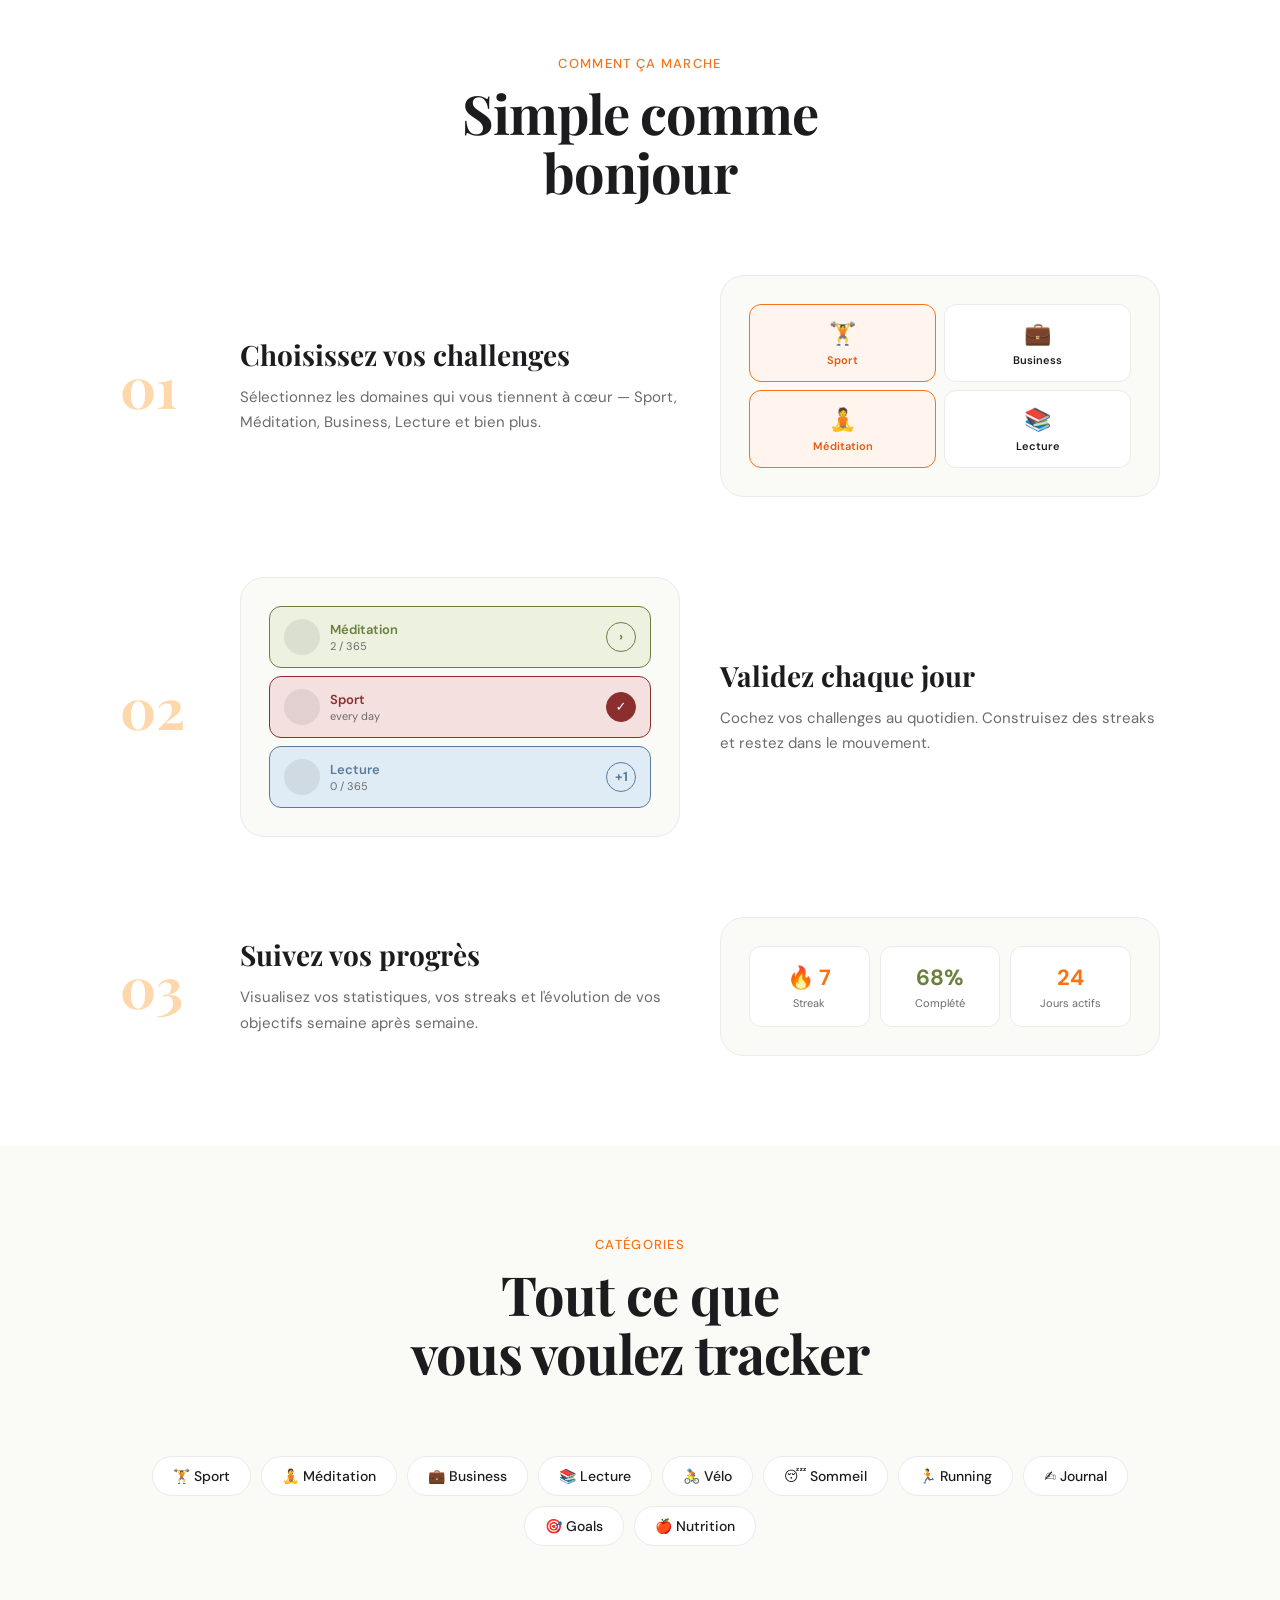
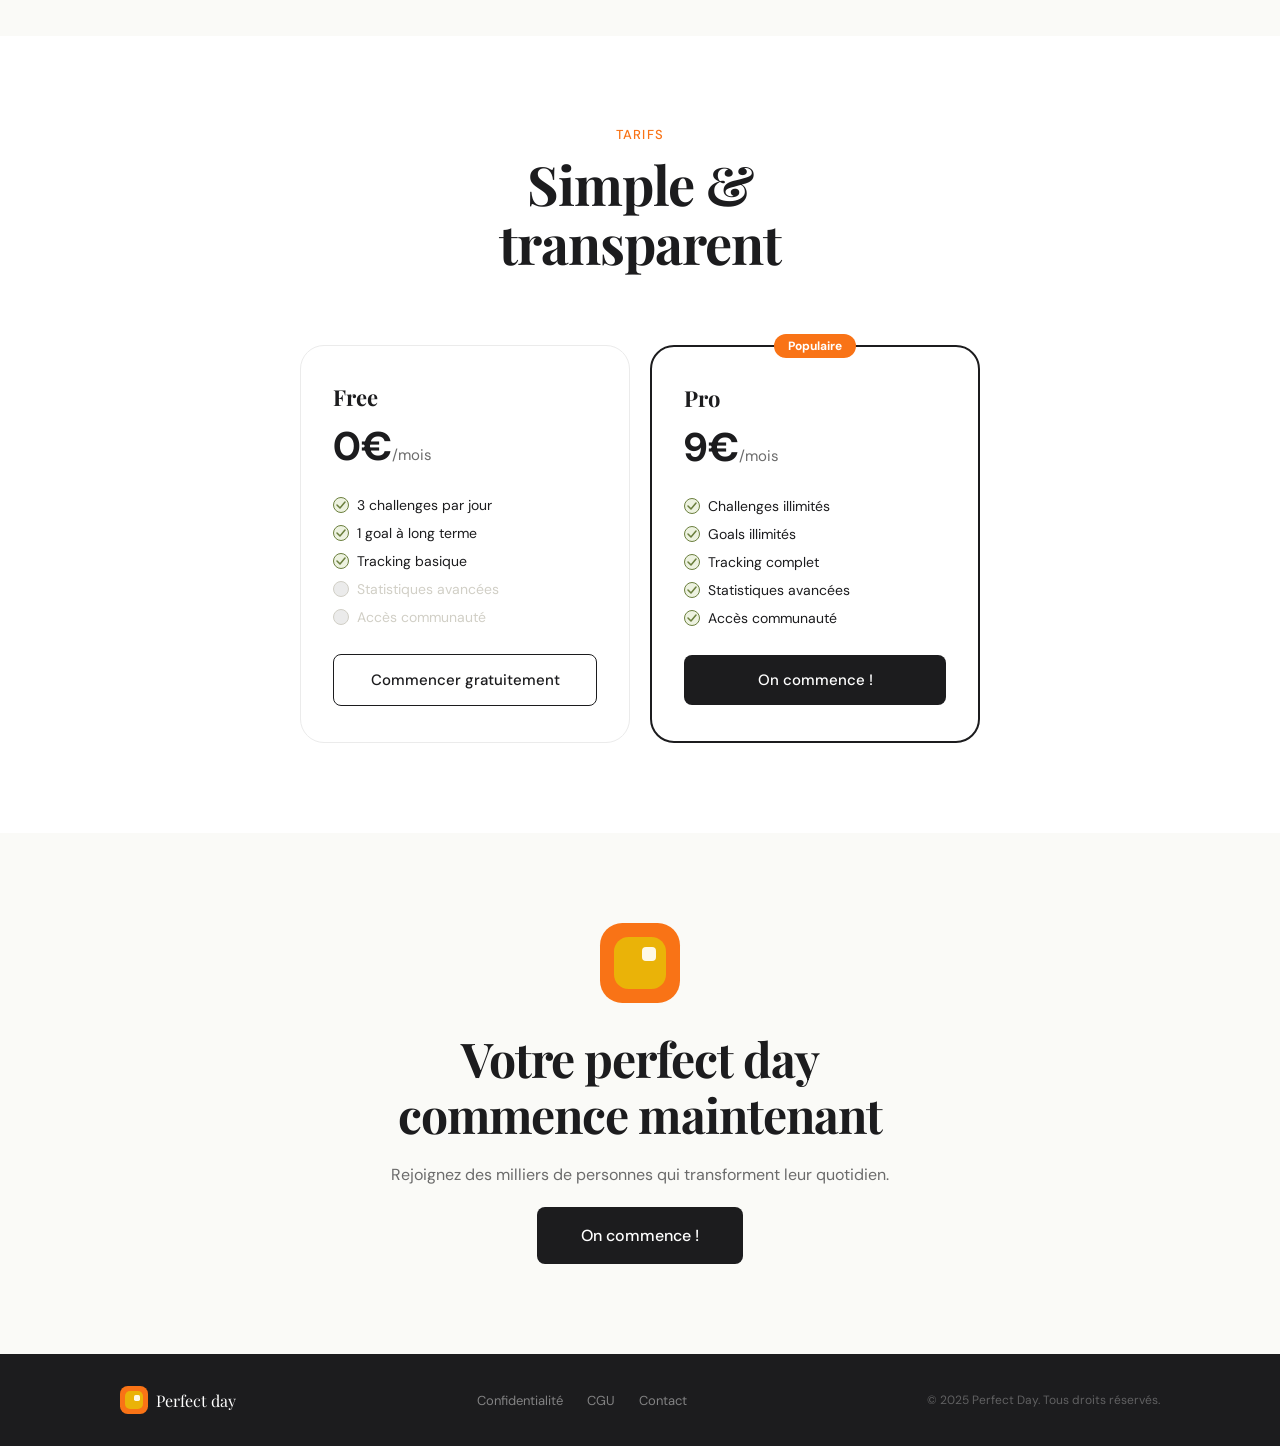
==== commit 1d5e35e3: "feat: restore 2-column hero layout, keep sun modifications Co-Authored-By: Claude Sonnet 4.6 <norepl" ====
--- a/index.html
+++ b/index.html
@@ -43,11 +43,14 @@
   <!-- ══════════════ HERO ══════════════ -->
   <section class="hero" id="hero">
     <div class="hero-inner">
-      <h1 class="hero-title" data-reveal>Perfect <em>day</em></h1>
-      <p class="hero-body" data-reveal>
-        Perfect Day est l'application idéale pour transformer chaque journée en une opportunité de progrès personnel. Que vous souhaitiez améliorer votre bien-être, augmenter votre productivité.
-      </p>
-      <div class="hero-visual" data-reveal data-delay="0.1">
+      <div class="hero-text" data-reveal>
+        <h1 class="hero-title">Perfect<br><em>day</em></h1>
+        <p class="hero-body">
+          Perfect Day est l'application idéale pour transformer chaque journée en une opportunité de progrès personnel. Que vous souhaitiez améliorer votre bien-être, augmenter votre productivité.
+        </p>
+        <a href="#start" class="btn-dark hero-btn">On commence !</a>
+      </div>
+      <div class="hero-visual" data-reveal data-delay="0.15">
         <div class="sun-wrap" id="sun-wrap">
           <div class="sun-outer" id="sun-outer">
             <div class="sun-inner">
@@ -56,7 +59,6 @@
           </div>
         </div>
       </div>
-      <a href="#start" class="btn-dark hero-btn" data-reveal data-delay="0.15">On commence !</a>
     </div>
     <div class="hero-scroll-hint">
       <span>Défiler</span>
--- a/style.css
+++ b/style.css
@@ -107,7 +107,7 @@
   background: var(--yellow);
   border-radius: 28%;
   display: flex; align-items: flex-start; justify-content: flex-end;
-  padding: 3px;
+  padding: 12%;
   box-sizing: border-box;
   flex-shrink: 0;
 }
@@ -216,23 +216,23 @@
 
 .hero-inner {
   width: 100%;
-  max-width: 480px;
+  max-width: var(--max);
   margin: 0 auto;
   padding: clamp(40px, 6vh, 80px) var(--gutter);
-  display: flex;
-  flex-direction: column;
-  align-items: center;
-  text-align: center;
-  gap: 28px;
+  display: grid;
+  grid-template-columns: 1fr 1fr;
+  gap: 60px;
+  align-items: center;
 }
 
 .hero-title {
   font-family: var(--font-serif);
-  font-size: clamp(48px, 10vw, 88px);
-  font-weight: 700;
-  line-height: 1;
+  font-size: clamp(52px, 7vw, 96px);
+  font-weight: 700;
+  line-height: 0.85;
   letter-spacing: -0.03em;
   color: var(--dark);
+  margin-bottom: 28px;
 }
 .hero-title em {
   font-style: italic;
@@ -243,7 +243,8 @@
   font-size: clamp(15px, 1.5vw, 17px);
   color: var(--gray);
   line-height: 1.75;
-  max-width: 360px;
+  max-width: 420px;
+  margin-bottom: 40px;
 }
 
 /* ─── BUTTONS ─── */
@@ -298,7 +299,7 @@
   display: flex;
   align-items: flex-start;
   justify-content: flex-start;
-  padding: 8%;
+  padding: 12%;
   box-sizing: border-box;
   transition: transform 0.35s cubic-bezier(.34,1.56,.64,1);
   will-change: transform;
@@ -317,7 +318,7 @@
   background: var(--yellow);
   border-radius: 28%;
   display: flex; align-items: flex-start; justify-content: flex-end;
-  padding: clamp(6px, 1.5vw, 16px);
+  padding: 12%;
   box-sizing: border-box;
 }
 
@@ -715,7 +716,7 @@
   background: var(--yellow);
   border-radius: 28%;
   display: flex; align-items: flex-start; justify-content: flex-end;
-  padding: 6px;
+  padding: 12%;
   box-sizing: border-box;
 }
 .cta-sun-dot {
@@ -802,6 +803,9 @@
   .nav-links, .btn-nav { display: none; }
   .burger { display: flex; }
 
+  .hero-inner { grid-template-columns: 1fr; text-align: center; gap: 40px; }
+  .hero-text { order: 1; display: flex; flex-direction: column; align-items: center; }
+  .hero-visual { order: 0; }
   .hero-scroll-hint { display: none; }
 
   .step {
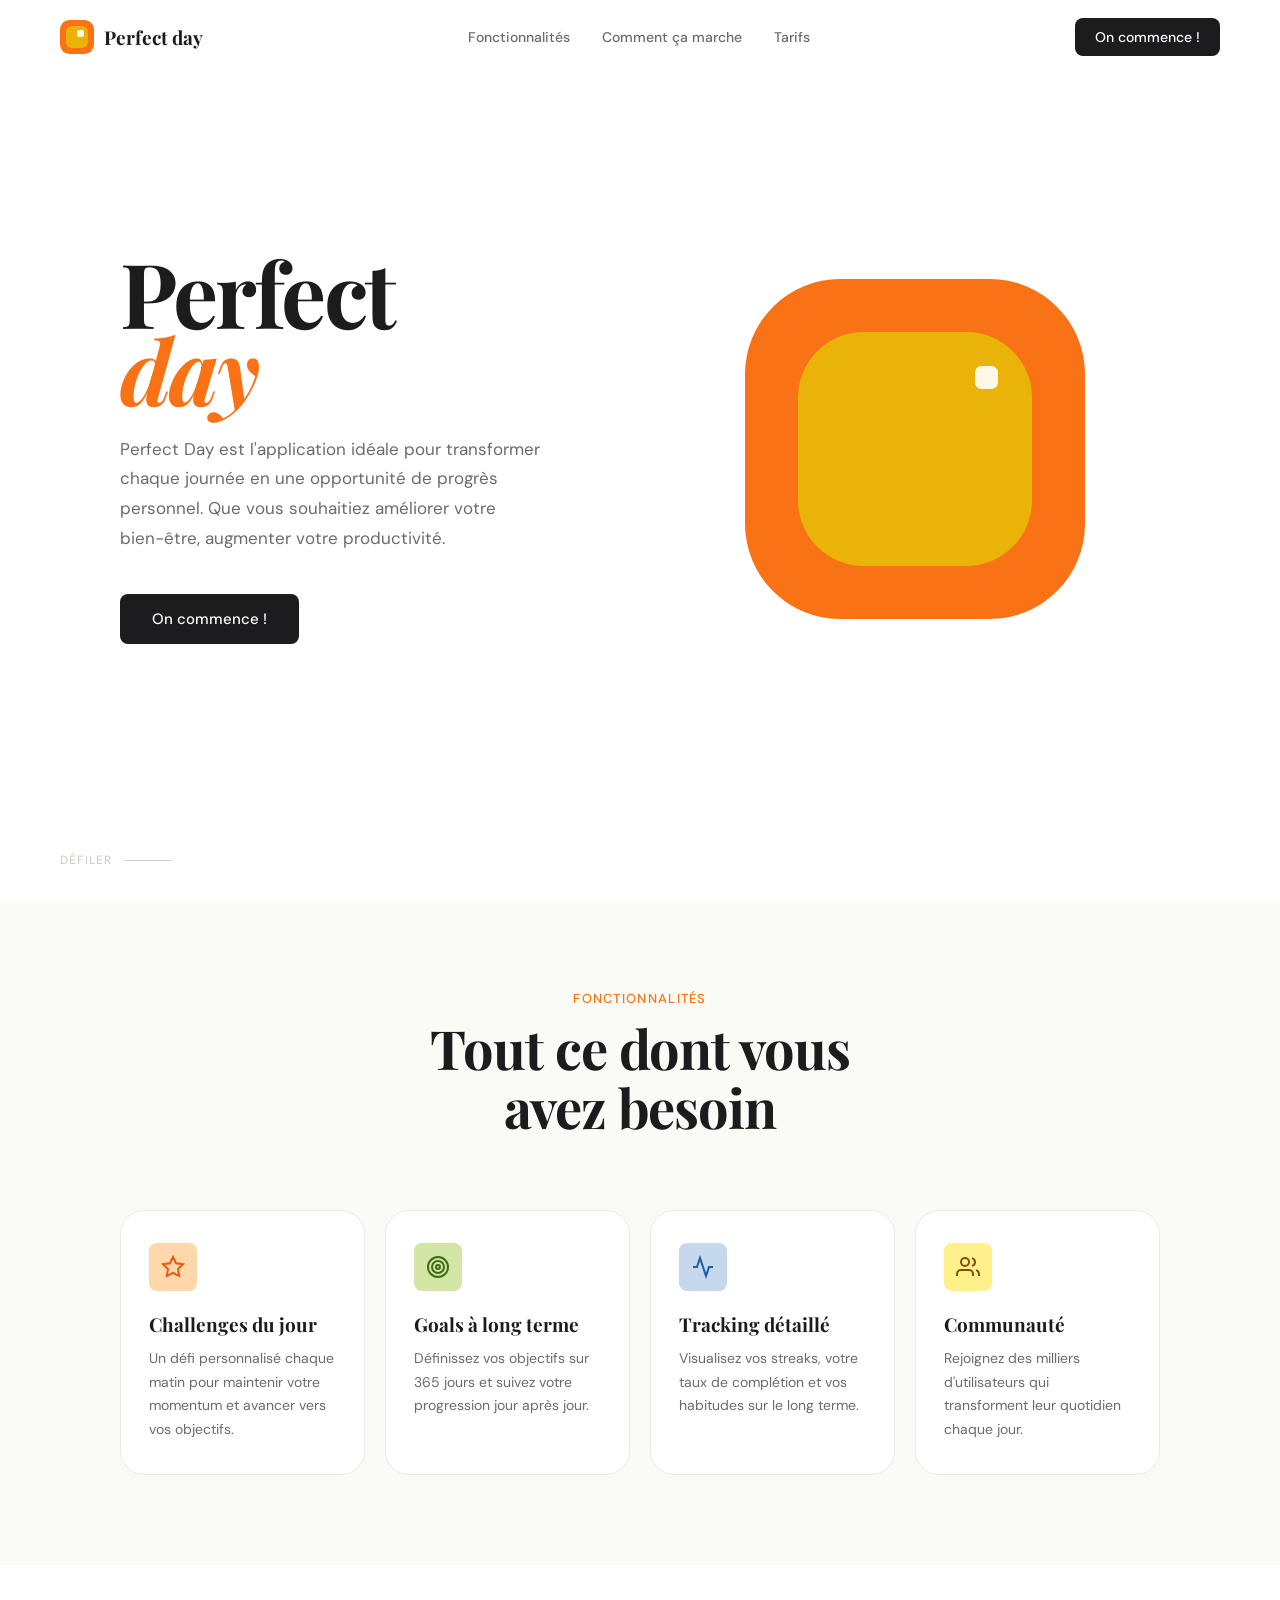
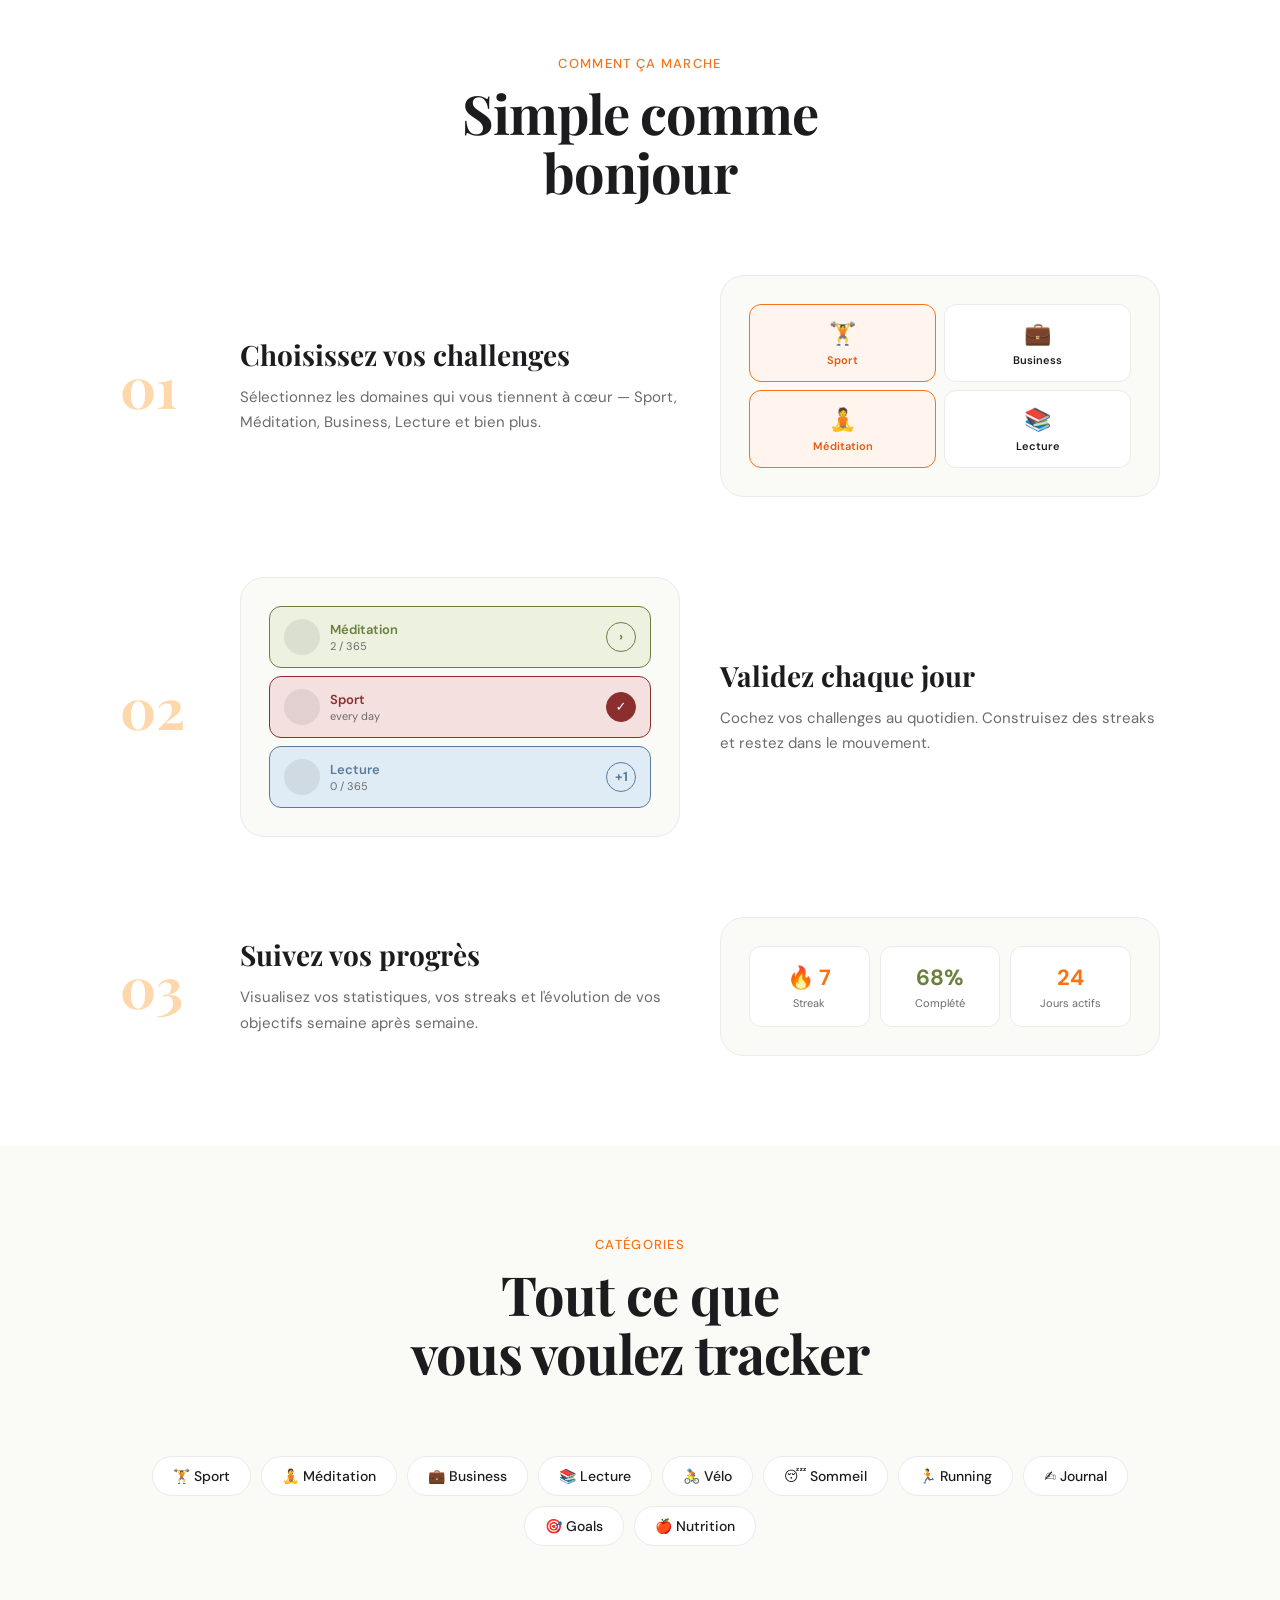
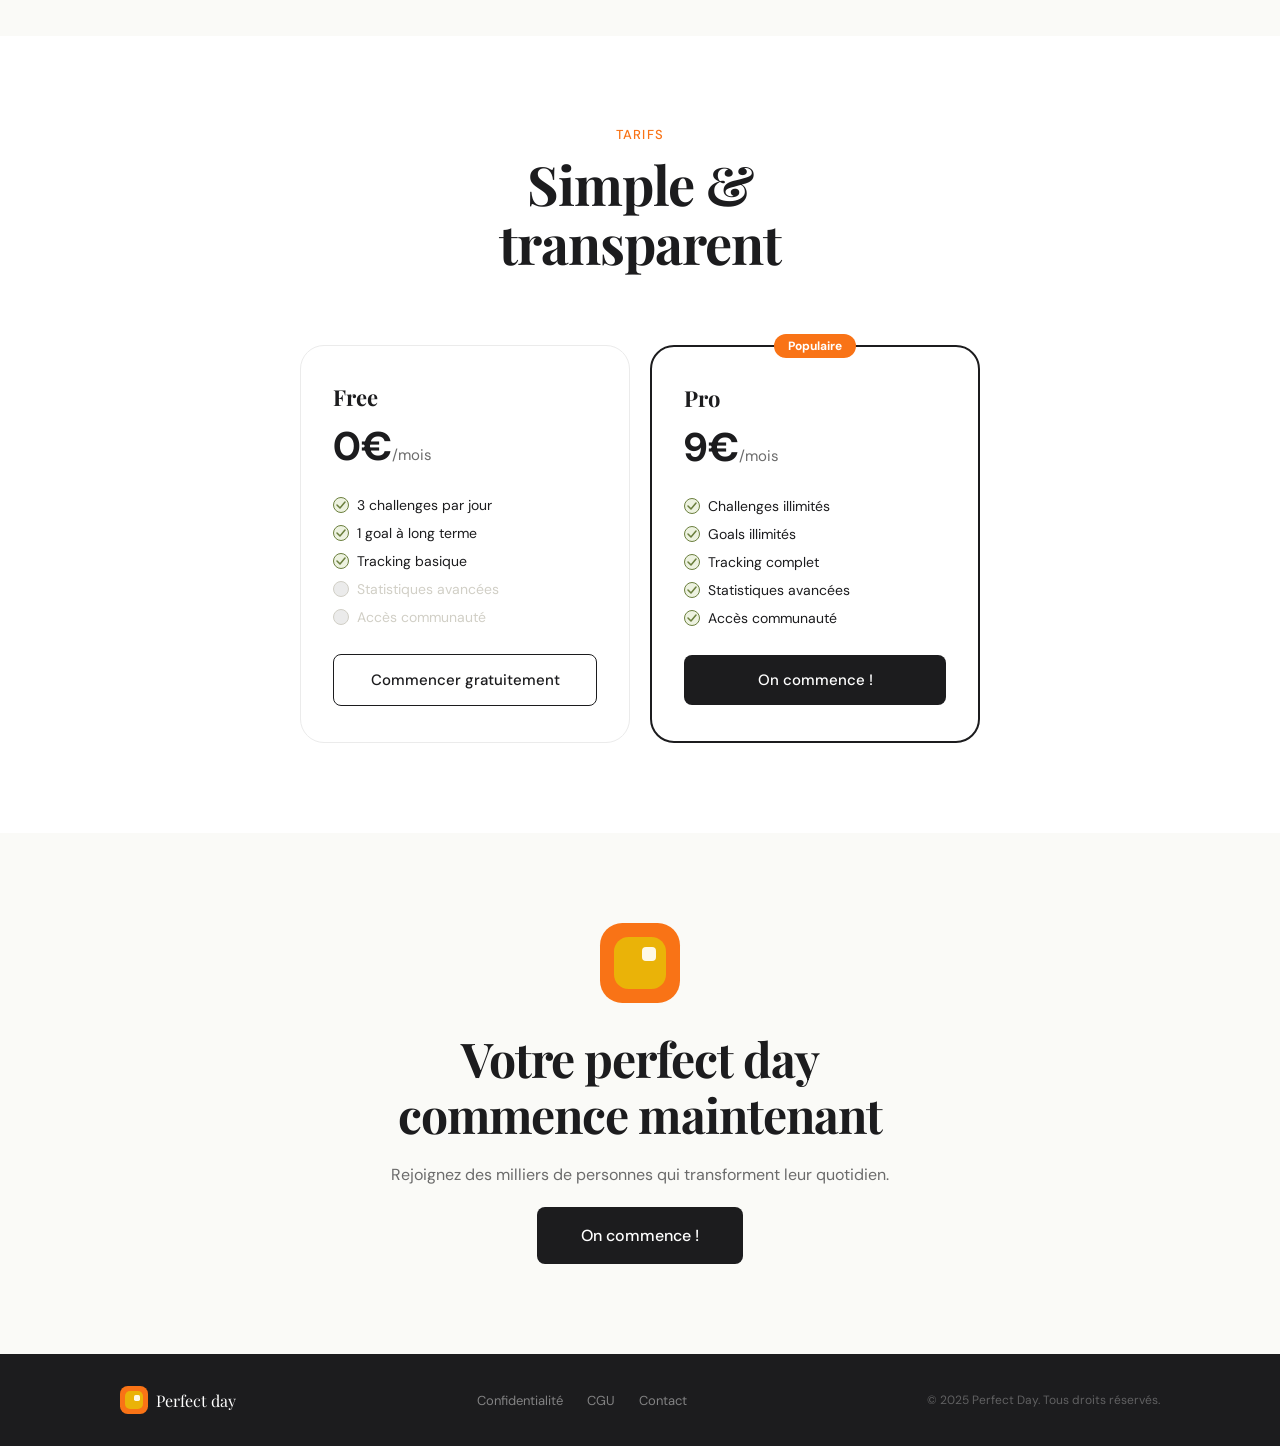
==== commit c0ee42e2: "feat: add full web app with onboarding, dashboard, challenges, tracking, profile Co-Authored-By: Cla" ====
--- a/index.html
+++ b/index.html
@@ -48,7 +48,7 @@
         <p class="hero-body">
           Perfect Day est l'application idéale pour transformer chaque journée en une opportunité de progrès personnel. Que vous souhaitiez améliorer votre bien-être, augmenter votre productivité.
         </p>
-        <a href="#start" class="btn-dark hero-btn">On commence !</a>
+        <a href="app/" class="btn-dark hero-btn">On commence !</a>
       </div>
       <div class="hero-visual" data-reveal data-delay="0.15">
         <div class="sun-wrap" id="sun-wrap">
--- a/style.css
+++ b/style.css
@@ -280,7 +280,7 @@
 }
 .btn-outline:hover { background: var(--dark); color: var(--white); }
 
-/* ─── SUN ─── */
+/* ─── SUN · orange > jaune(69%) > blanc(14%) · gap 10% ─── */
 .hero-visual {
   display: flex;
   align-items: center;
@@ -297,10 +297,8 @@
   background: var(--orange);
   border-radius: 28%;
   display: flex;
-  align-items: flex-start;
-  justify-content: flex-start;
-  padding: 12%;
-  box-sizing: border-box;
+  align-items: center;
+  justify-content: center;
   transition: transform 0.35s cubic-bezier(.34,1.56,.64,1);
   will-change: transform;
   animation: sun-float 5s ease-in-out infinite;
@@ -313,18 +311,18 @@
 }
 
 .sun-inner {
-  width: 63%;
-  height: 63%;
+  width: 69%;
+  height: 69%;
   background: var(--yellow);
   border-radius: 28%;
   display: flex; align-items: flex-start; justify-content: flex-end;
-  padding: 12%;
+  padding: 10%;
   box-sizing: border-box;
 }
 
 .sun-dot {
-  width: 22%;
-  height: 22%;
+  width: 14%;
+  height: 14%;
   background: var(--cream);
   border-radius: 28%;
 }
